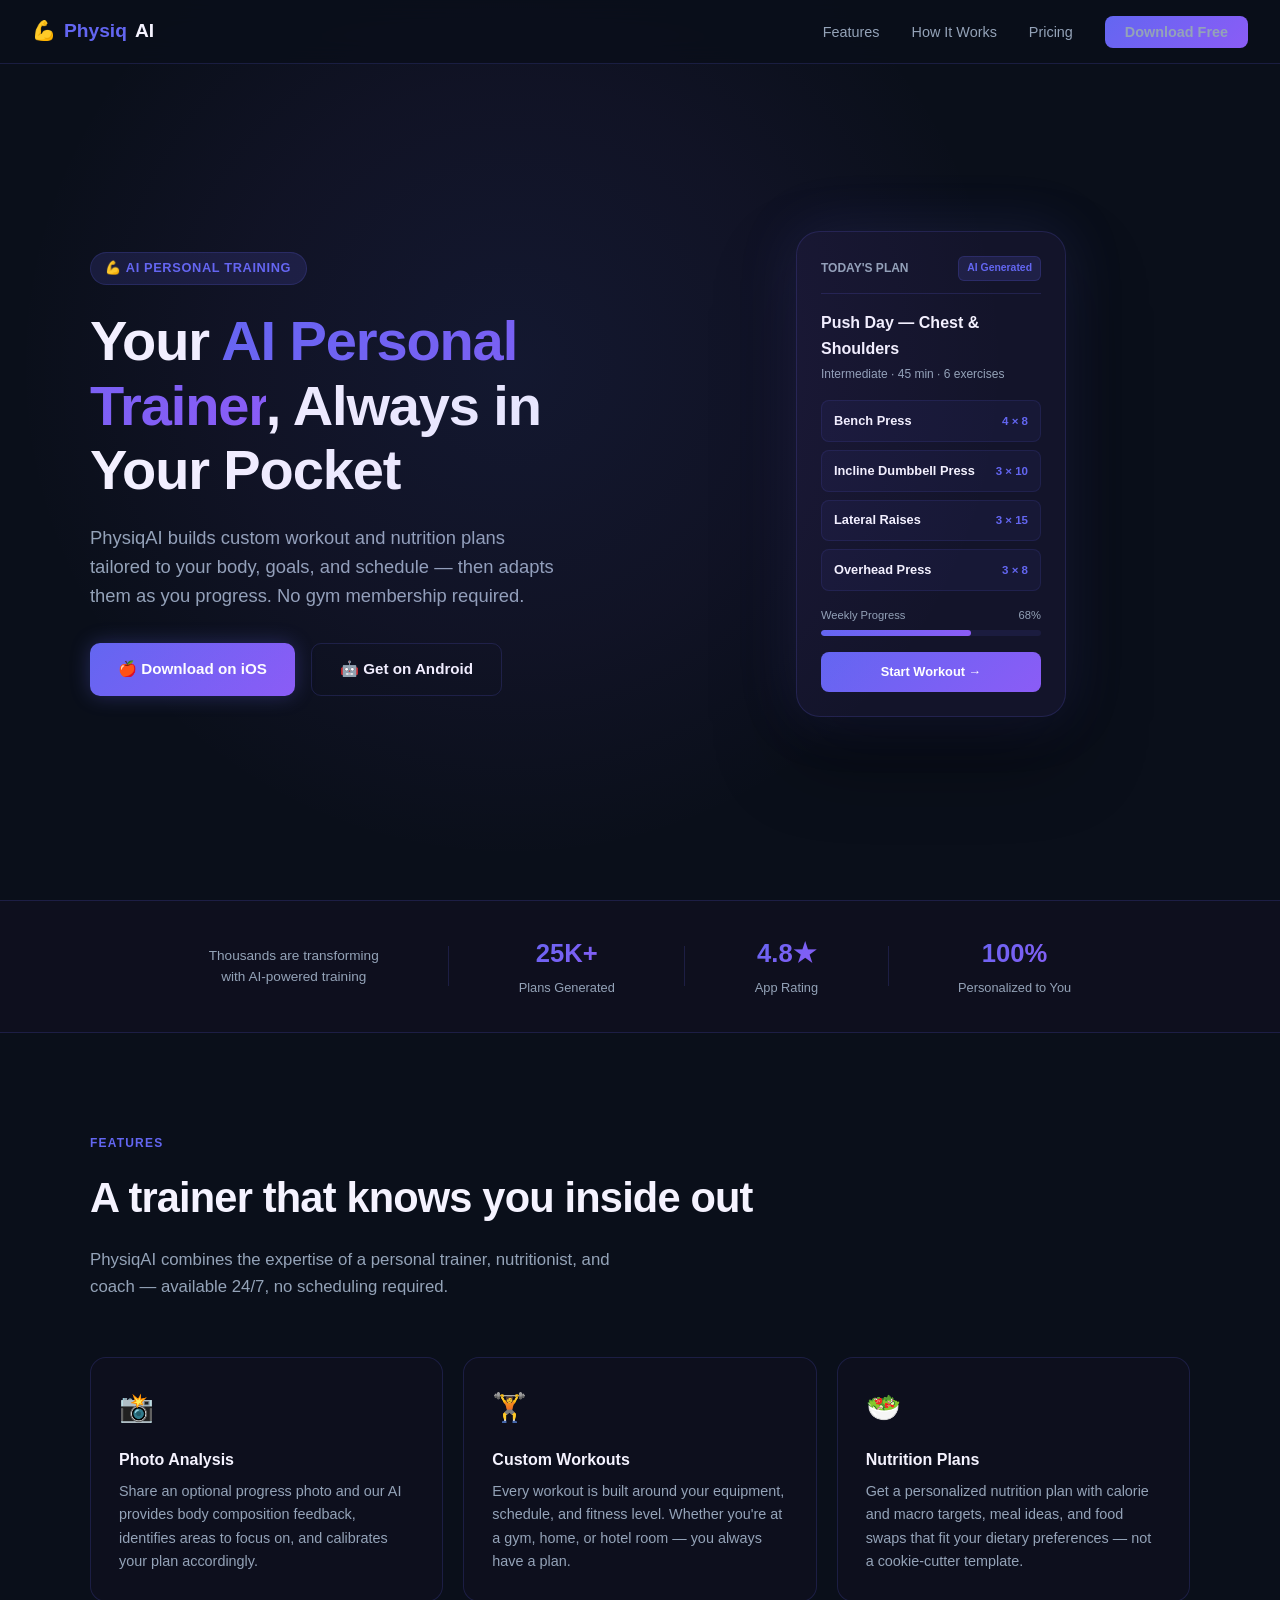
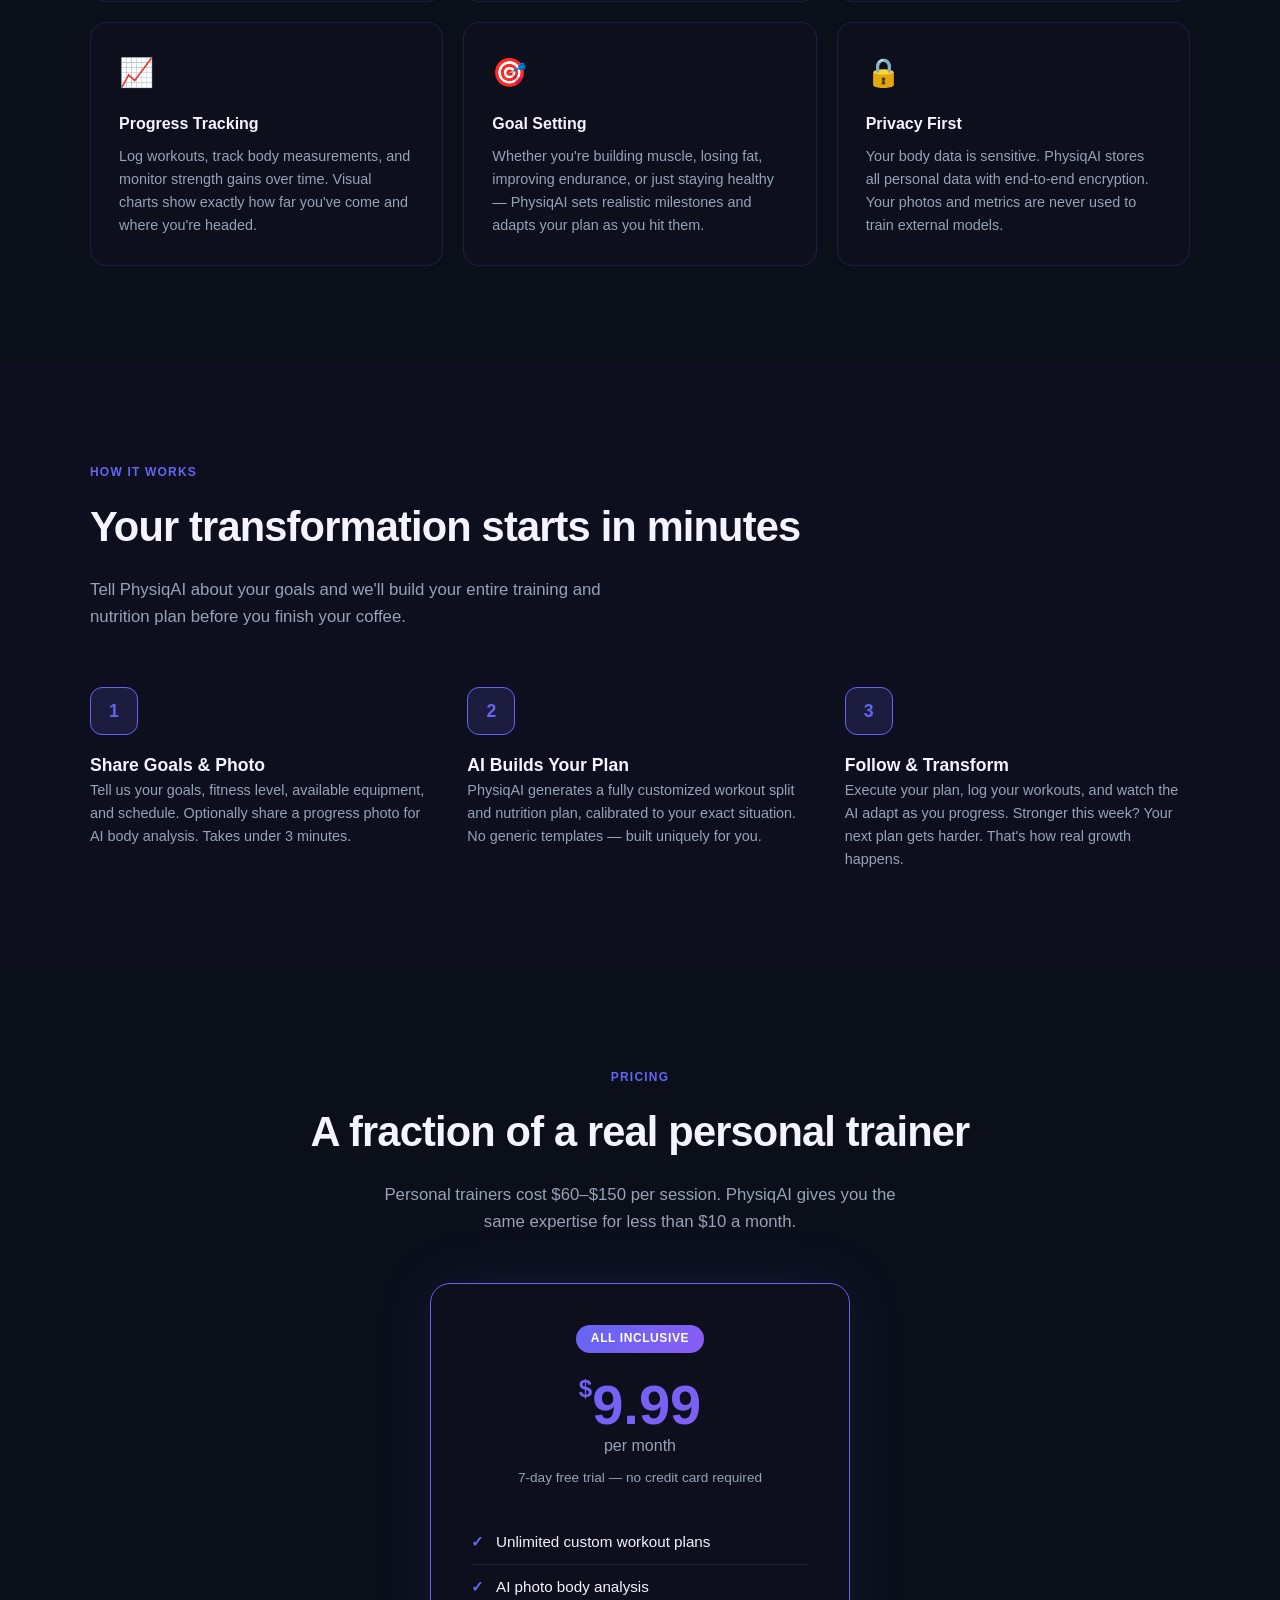
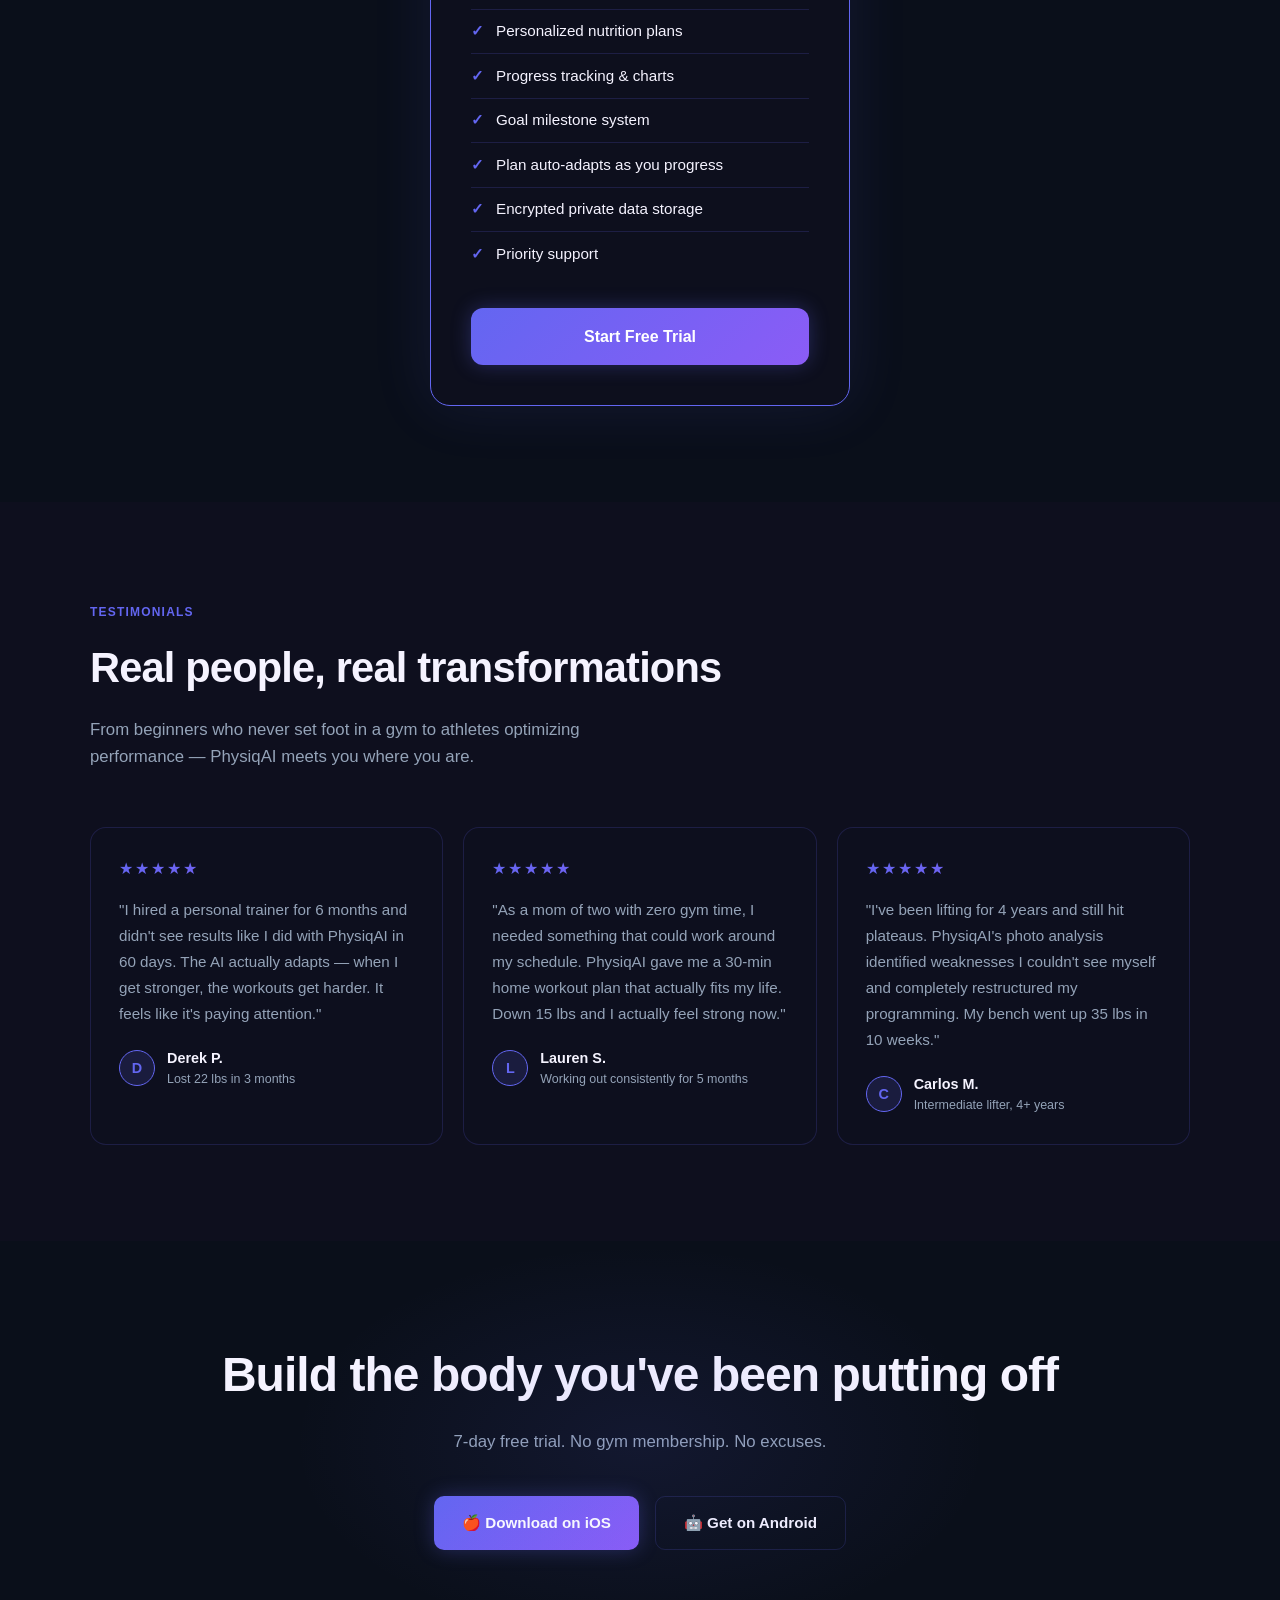
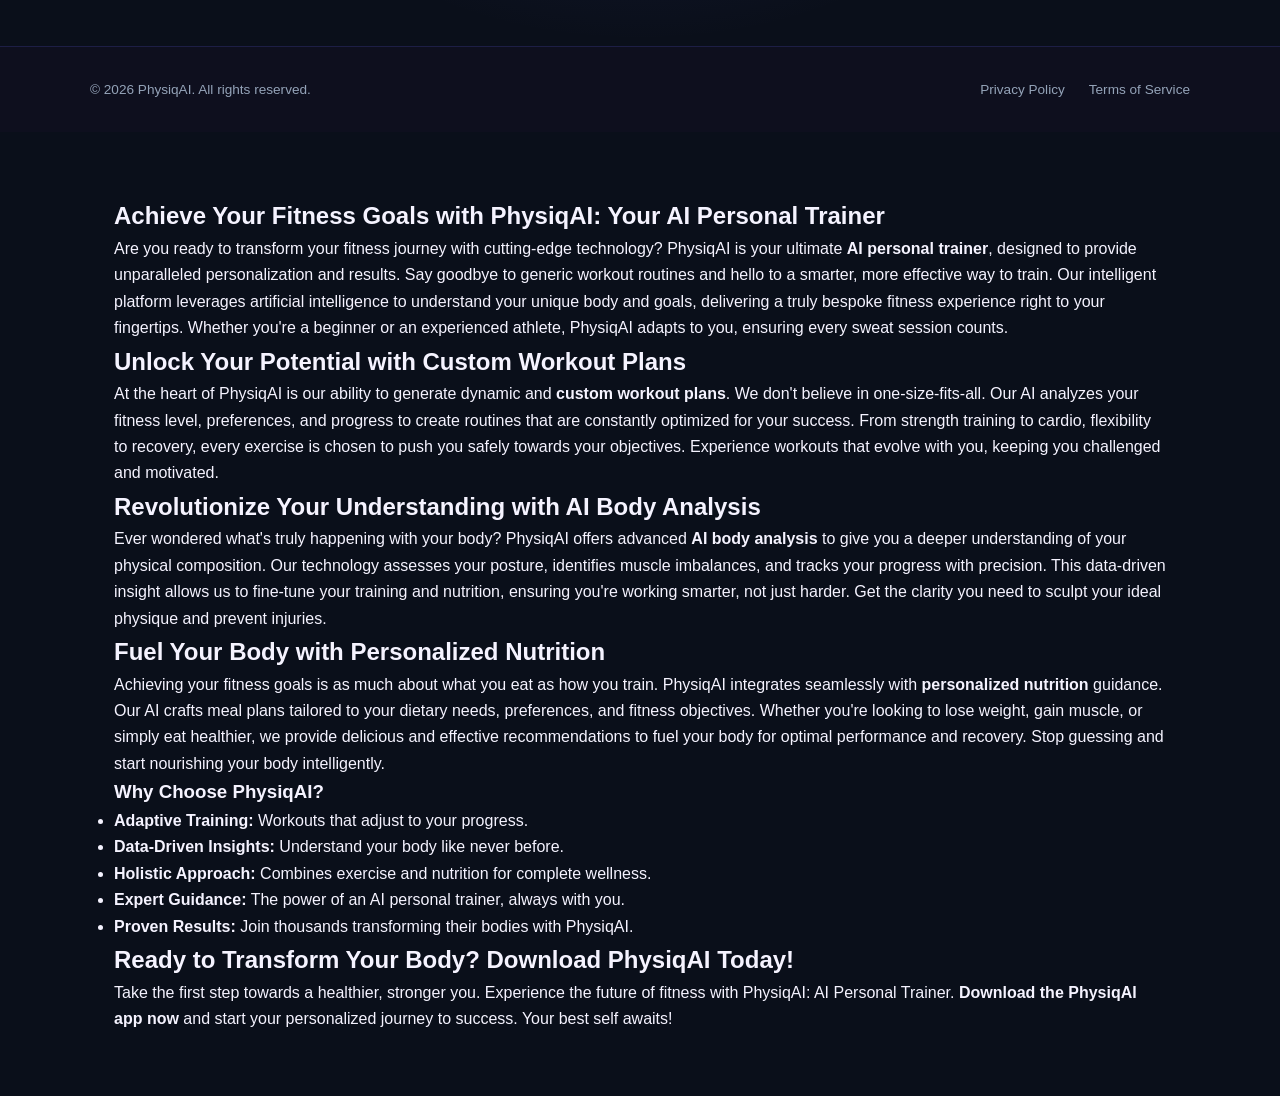
==== index.html @ 5daee2c5 "feat(seo): add comprehensive web search optimization" ====
<!DOCTYPE html>
<html lang="en">
<head>
  <meta charset="UTF-8" />
  <meta name="viewport" content="width=device-width, initial-scale=1.0, maximum-scale=5" />
  <title>PhysiqAI: AI Personal Trainer | Custom Workouts &amp; Nutrition</title>
  <meta name="keywords" content="AI personal trainer app, custom workout plan, AI fitness app, personalized nutrition plan, body analysis app, workout tracker, fitness AI, gym workout app, weight loss app" />
  <meta name="robots" content="index, follow, max-snippet:-1, max-image-preview:large, max-video-preview:-1" />
  <meta name="author" content="PhysiqAI" />
  <!-- Apple App Store Smart Banner -->
  <!-- Open Graph -->
  <meta property="og:site_name" content="PhysiqAI" />
  <!-- Twitter Card -->
  <!-- JSON-LD: MobileApplication + Organization -->
  <style>
    *, *::before, *::after { box-sizing: border-box; margin: 0; padding: 0; }

    :root {
      --bg: #0a0f1a;
      --bg2: #0e0f1e;
      --bg3: #13142a;
      --primary: #6366f1;
      --primary-alt: #8b5cf6;
      --primary-dark: #4f46e5;
      --primary-glow: rgba(99, 102, 241, 0.15);
      --text: #f5f3ff;
      --text-muted: #94a3b8;
      --border: rgba(99, 102, 241, 0.18);
      --card-bg: rgba(14, 15, 30, 0.8);
    }

    html { scroll-behavior: smooth; }

    body {
      background: var(--bg);
      color: var(--text);
      font-family: -apple-system, BlinkMacSystemFont, 'Segoe UI', Roboto, sans-serif;
      line-height: 1.6;
      overflow-x: hidden;
    }

    /* NAV */
    nav {
      position: fixed;
      top: 0; left: 0; right: 0;
      z-index: 100;
      display: flex;
      align-items: center;
      justify-content: space-between;
      padding: 1rem 2rem;
      background: rgba(10, 15, 26, 0.85);
      backdrop-filter: blur(12px);
      border-bottom: 1px solid var(--border);
    }
    .nav-logo {
      font-size: 1.2rem;
      font-weight: 700;
      color: var(--text);
      text-decoration: none;
      display: flex;
      align-items: center;
      gap: 0.5rem;
    }
    .nav-logo span { color: var(--primary); }
    .nav-links {
      display: flex;
      align-items: center;
      gap: 2rem;
      list-style: none;
    }
    .nav-links a {
      color: var(--text-muted);
      text-decoration: none;
      font-size: 0.9rem;
      transition: color 0.2s;
    }
    .nav-links a:hover { color: var(--text); }
    .btn-nav {
      background: linear-gradient(135deg, var(--primary), var(--primary-alt));
      color: #fff;
      font-weight: 600;
      font-size: 0.85rem;
      padding: 0.5rem 1.25rem;
      border-radius: 8px;
      text-decoration: none;
      transition: opacity 0.2s, transform 0.15s;
    }
    .btn-nav:hover { opacity: 0.9; transform: translateY(-1px); }
    @media (max-width: 768px) { .nav-links { display: none; } }

    /* HERO */
    .hero {
      min-height: 100vh;
      display: flex;
      align-items: center;
      justify-content: center;
      padding: 8rem 2rem 5rem;
      position: relative;
      overflow: hidden;
    }
    .hero::before {
      content: '';
      position: absolute;
      top: -15%;
      left: 40%;
      transform: translateX(-50%);
      width: 1000px;
      height: 1000px;
      background: radial-gradient(circle, rgba(99,102,241,0.1) 0%, rgba(139,92,246,0.05) 40%, transparent 70%);
      pointer-events: none;
    }
    .hero-inner {
      max-width: 1100px;
      width: 100%;
      display: grid;
      grid-template-columns: 1fr 1fr;
      gap: 4rem;
      align-items: center;
    }
    @media (max-width: 900px) {
      .hero-inner { grid-template-columns: 1fr; text-align: center; }
      .hero-ctas { justify-content: center; }
    }
    .hero-badge {
      display: inline-flex;
      align-items: center;
      gap: 0.4rem;
      background: var(--primary-glow);
      border: 1px solid var(--border);
      color: var(--primary);
      font-size: 0.8rem;
      font-weight: 600;
      padding: 0.35rem 0.9rem;
      border-radius: 100px;
      margin-bottom: 1.5rem;
      text-transform: uppercase;
      letter-spacing: 0.05em;
    }
    .hero h1 {
      font-size: clamp(2.2rem, 5vw, 3.5rem);
      font-weight: 800;
      line-height: 1.15;
      letter-spacing: -0.02em;
      margin-bottom: 1.25rem;
    }
    .hero h1 em {
      font-style: normal;
      background: linear-gradient(135deg, var(--primary), var(--primary-alt));
      -webkit-background-clip: text;
      -webkit-text-fill-color: transparent;
      background-clip: text;
    }
    .hero p {
      font-size: 1.15rem;
      color: var(--text-muted);
      max-width: 480px;
      margin-bottom: 2rem;
    }
    .hero-ctas {
      display: flex;
      gap: 1rem;
      flex-wrap: wrap;
    }
    .btn-primary {
      display: inline-flex;
      align-items: center;
      gap: 0.5rem;
      background: linear-gradient(135deg, var(--primary), var(--primary-alt));
      color: #fff;
      font-weight: 700;
      font-size: 0.95rem;
      padding: 0.85rem 1.75rem;
      border-radius: 10px;
      text-decoration: none;
      transition: all 0.2s;
      box-shadow: 0 0 20px rgba(99,102,241,0.3);
    }
    .btn-primary:hover {
      opacity: 0.9;
      transform: translateY(-2px);
      box-shadow: 0 0 35px rgba(99,102,241,0.45);
    }
    .btn-secondary {
      display: inline-flex;
      align-items: center;
      gap: 0.5rem;
      background: transparent;
      color: var(--text);
      font-weight: 600;
      font-size: 0.95rem;
      padding: 0.85rem 1.75rem;
      border-radius: 10px;
      text-decoration: none;
      border: 1px solid var(--border);
      transition: all 0.2s;
    }
    .btn-secondary:hover {
      border-color: var(--primary);
      color: var(--primary);
      transform: translateY(-2px);
    }

    /* MOCKUP */
    .hero-mockup { display: flex; justify-content: center; }
    .phone-mockup {
      background: var(--bg3);
      border: 1px solid var(--border);
      border-radius: 24px;
      padding: 1.5rem;
      width: 270px;
      box-shadow: 0 0 60px rgba(99,102,241,0.15), 0 40px 80px rgba(0,0,0,0.4);
    }
    .workout-header {
      display: flex;
      justify-content: space-between;
      align-items: center;
      margin-bottom: 1rem;
      padding-bottom: 0.75rem;
      border-bottom: 1px solid var(--border);
    }
    .workout-title { font-size: 0.75rem; font-weight: 700; color: var(--text-muted); text-transform: uppercase; }
    .workout-badge {
      font-size: 0.65rem;
      background: var(--primary-glow);
      border: 1px solid var(--border);
      color: var(--primary);
      padding: 0.2rem 0.5rem;
      border-radius: 6px;
      font-weight: 700;
    }
    .workout-plan-name {
      font-size: 1rem;
      font-weight: 700;
      margin-bottom: 0.25rem;
    }
    .workout-plan-sub {
      font-size: 0.75rem;
      color: var(--text-muted);
      margin-bottom: 1rem;
    }
    .workout-exercises { display: flex; flex-direction: column; gap: 0.5rem; margin-bottom: 1rem; }
    .workout-ex {
      display: flex;
      justify-content: space-between;
      align-items: center;
      background: rgba(99,102,241,0.06);
      border: 1px solid rgba(99,102,241,0.12);
      border-radius: 8px;
      padding: 0.6rem 0.75rem;
    }
    .workout-ex-name { font-size: 0.8rem; font-weight: 600; }
    .workout-ex-sets { font-size: 0.72rem; color: var(--primary); font-weight: 700; }
    .workout-progress-label {
      display: flex;
      justify-content: space-between;
      font-size: 0.7rem;
      color: var(--text-muted);
      margin-bottom: 0.35rem;
    }
    .workout-progress-track {
      background: rgba(99,102,241,0.1);
      border-radius: 100px;
      height: 6px;
      overflow: hidden;
      margin-bottom: 1rem;
    }
    .workout-progress-fill {
      height: 100%;
      background: linear-gradient(90deg, var(--primary), var(--primary-alt));
      border-radius: 100px;
      width: 68%;
    }
    .workout-cta {
      background: linear-gradient(135deg, var(--primary), var(--primary-alt));
      color: #fff;
      font-size: 0.8rem;
      font-weight: 700;
      padding: 0.6rem;
      border-radius: 8px;
      text-align: center;
    }

    /* SOCIAL PROOF */
    .social-proof {
      background: var(--bg2);
      border-top: 1px solid var(--border);
      border-bottom: 1px solid var(--border);
      padding: 2rem;
    }
    .social-proof-inner {
      max-width: 900px;
      margin: 0 auto;
      display: flex;
      align-items: center;
      justify-content: space-around;
      gap: 2rem;
      flex-wrap: wrap;
    }
    .proof-label { font-size: 0.85rem; color: var(--text-muted); text-align: center; }
    .proof-divider { width: 1px; height: 40px; background: var(--border); }
    .proof-stat { text-align: center; }
    .proof-stat-val {
      font-size: 1.6rem;
      font-weight: 800;
      background: linear-gradient(135deg, var(--primary), var(--primary-alt));
      -webkit-background-clip: text;
      -webkit-text-fill-color: transparent;
      background-clip: text;
      display: block;
    }
    .proof-stat-label { font-size: 0.8rem; color: var(--text-muted); }
    @media (max-width: 600px) { .proof-divider { display: none; } }

    /* SECTIONS */
    section { padding: 6rem 2rem; }
    .section-inner { max-width: 1100px; margin: 0 auto; }
    .section-tag {
      display: inline-block;
      font-size: 0.75rem;
      font-weight: 700;
      color: var(--primary);
      text-transform: uppercase;
      letter-spacing: 0.1em;
      margin-bottom: 0.75rem;
    }
    .section-title {
      font-size: clamp(1.8rem, 3.5vw, 2.6rem);
      font-weight: 800;
      letter-spacing: -0.02em;
      margin-bottom: 1rem;
    }
    .section-sub {
      font-size: 1.05rem;
      color: var(--text-muted);
      max-width: 540px;
      margin-bottom: 3.5rem;
    }

    /* FEATURES */
    .features-grid {
      display: grid;
      grid-template-columns: repeat(auto-fit, minmax(300px, 1fr));
      gap: 1.25rem;
    }
    .feature-card {
      background: var(--card-bg);
      border: 1px solid var(--border);
      border-radius: 16px;
      padding: 1.75rem;
      transition: transform 0.2s, border-color 0.2s, box-shadow 0.2s;
    }
    .feature-card:hover {
      transform: translateY(-4px);
      border-color: var(--primary);
      box-shadow: 0 0 30px rgba(99,102,241,0.12);
    }
    .feature-icon { font-size: 1.75rem; margin-bottom: 1rem; display: block; }
    .feature-title { font-size: 1rem; font-weight: 700; margin-bottom: 0.5rem; }
    .feature-desc { font-size: 0.9rem; color: var(--text-muted); line-height: 1.6; }

    /* HOW IT WORKS */
    .how-bg { background: var(--bg2); }
    .steps {
      display: grid;
      grid-template-columns: repeat(auto-fit, minmax(250px, 1fr));
      gap: 2rem;
    }
    .step { display: flex; flex-direction: column; align-items: flex-start; gap: 1rem; }
    .step-num {
      width: 48px; height: 48px;
      border-radius: 12px;
      background: var(--primary-glow);
      border: 1px solid var(--primary);
      display: flex;
      align-items: center;
      justify-content: center;
      font-size: 1.1rem;
      font-weight: 800;
      color: var(--primary);
    }
    .step-title { font-size: 1.1rem; font-weight: 700; }
    .step-desc { font-size: 0.9rem; color: var(--text-muted); }

    /* PRICING */
    .pricing-card {
      max-width: 420px;
      margin: 0 auto;
      background: var(--card-bg);
      border: 1px solid var(--primary);
      border-radius: 20px;
      padding: 2.5rem;
      text-align: center;
      box-shadow: 0 0 60px rgba(99,102,241,0.12);
    }
    .pricing-badge {
      display: inline-block;
      background: linear-gradient(135deg, var(--primary), var(--primary-alt));
      color: #fff;
      font-size: 0.75rem;
      font-weight: 700;
      text-transform: uppercase;
      letter-spacing: 0.05em;
      padding: 0.3rem 0.9rem;
      border-radius: 100px;
      margin-bottom: 1.5rem;
    }
    .pricing-price {
      font-size: 3.5rem;
      font-weight: 800;
      background: linear-gradient(135deg, var(--primary), var(--primary-alt));
      -webkit-background-clip: text;
      -webkit-text-fill-color: transparent;
      background-clip: text;
      line-height: 1;
    }
    .pricing-price sup { font-size: 1.5rem; vertical-align: top; margin-top: 0.5rem; }
    .pricing-period { font-size: 1rem; color: var(--text-muted); margin-bottom: 0.5rem; }
    .pricing-trial { font-size: 0.85rem; color: var(--text-muted); margin-bottom: 2rem; }
    .pricing-features { list-style: none; text-align: left; margin-bottom: 2rem; }
    .pricing-features li {
      display: flex;
      align-items: center;
      gap: 0.75rem;
      padding: 0.6rem 0;
      font-size: 0.95rem;
      border-bottom: 1px solid var(--border);
    }
    .pricing-features li:last-child { border-bottom: none; }
    .pricing-features li::before { content: '✓'; color: var(--primary); font-weight: 700; }
    .btn-pricing {
      display: block;
      background: linear-gradient(135deg, var(--primary), var(--primary-alt));
      color: #fff;
      font-weight: 700;
      font-size: 1rem;
      padding: 1rem;
      border-radius: 12px;
      text-decoration: none;
      transition: all 0.2s;
      box-shadow: 0 0 20px rgba(99,102,241,0.3);
    }
    .btn-pricing:hover { opacity: 0.9; transform: translateY(-2px); }

    /* TESTIMONIALS */
    .testimonials-bg { background: var(--bg2); }
    .testimonials-grid {
      display: grid;
      grid-template-columns: repeat(auto-fit, minmax(280px, 1fr));
      gap: 1.25rem;
    }
    .testimonial-card {
      background: var(--card-bg);
      border: 1px solid var(--border);
      border-radius: 16px;
      padding: 1.75rem;
      transition: transform 0.2s, border-color 0.2s;
    }
    .testimonial-card:hover { transform: translateY(-4px); border-color: var(--primary); }
    .testimonial-stars {
      font-size: 1rem;
      margin-bottom: 1rem;
      letter-spacing: 2px;
      background: linear-gradient(135deg, var(--primary), var(--primary-alt));
      -webkit-background-clip: text;
      -webkit-text-fill-color: transparent;
      background-clip: text;
    }
    .testimonial-text { font-size: 0.95rem; color: var(--text-muted); line-height: 1.7; margin-bottom: 1.25rem; }
    .testimonial-author { display: flex; align-items: center; gap: 0.75rem; }
    .author-avatar {
      width: 36px; height: 36px;
      border-radius: 50%;
      background: var(--primary-glow);
      border: 1px solid var(--primary);
      display: flex;
      align-items: center;
      justify-content: center;
      font-size: 0.9rem;
      font-weight: 700;
      color: var(--primary);
    }
    .author-name { font-size: 0.9rem; font-weight: 700; }
    .author-handle { font-size: 0.78rem; color: var(--text-muted); }

    /* DOWNLOAD CTA */
    .download-section {
      text-align: center;
      padding: 6rem 2rem;
      position: relative;
      overflow: hidden;
    }
    .download-section::before {
      content: '';
      position: absolute;
      top: 50%; left: 50%;
      transform: translate(-50%, -50%);
      width: 700px;
      height: 400px;
      background: radial-gradient(ellipse, rgba(99,102,241,0.1) 0%, transparent 70%);
      pointer-events: none;
    }
    .download-section h2 {
      font-size: clamp(2rem, 4vw, 3rem);
      font-weight: 800;
      margin-bottom: 1rem;
      letter-spacing: -0.02em;
    }
    .download-section p { font-size: 1.05rem; color: var(--text-muted); margin-bottom: 2.5rem; }
    .download-btns { display: flex; gap: 1rem; justify-content: center; flex-wrap: wrap; }

    /* FOOTER */
    footer {
      background: var(--bg2);
      border-top: 1px solid var(--border);
      padding: 2rem;
    }
    .footer-inner {
      max-width: 1100px;
      margin: 0 auto;
      display: flex;
      align-items: center;
      justify-content: space-between;
      flex-wrap: wrap;
      gap: 1rem;
    }
    .footer-copy { font-size: 0.85rem; color: var(--text-muted); }
    .footer-links { display: flex; gap: 1.5rem; }
    .footer-links a { font-size: 0.85rem; color: var(--text-muted); text-decoration: none; transition: color 0.2s; }
    .footer-links a:hover { color: var(--primary); }
  </style>
  <!-- SEO:MANUS START -->
  <meta name="description" content="PhysiqAI: Your AI personal trainer for custom workout plans, AI body analysis, and personalized nutrition. Achieve your fitness goals smarter.">
  <link rel="canonical" href="https://physiqai.io/">
  <meta property="og:title" content="PhysiqAI: AI Personal Trainer | Custom Workouts &amp; Nutrition">
  <meta property="og:description" content="PhysiqAI: Your AI personal trainer for custom workout plans, AI body analysis, and personalized nutrition. Achieve your fitness goals smarter.">
  <meta property="og:image" content="https://physiqai.io/og-image.png">
  <meta property="og:url" content="https://physiqai.io/">
  <meta property="og:type" content="website">
  <meta name="twitter:card" content="summary_large_image">
  <meta name="twitter:title" content="PhysiqAI: AI Personal Trainer | Custom Workouts &amp; Nutrition">
  <meta name="twitter:description" content="PhysiqAI: Your AI personal trainer for custom workout plans, AI body analysis, and personalized nutrition. Achieve your fitness goals smarter.">
  <meta name="twitter:image" content="https://physiqai.io/og-image.png">
  <meta name="apple-itunes-app" content="app-id=6777447224">
  <link rel="preconnect" href="https://fonts.googleapis.com">
  <link rel="preconnect" href="https://fonts.gstatic.com" crossorigin>
  <link rel="preconnect" href="https://cdnjs.cloudflare.com" crossorigin>
  <script type="application/ld+json">
{
  "@context": "https://schema.org",
  "@type": "MobileApplication",
  "name": "PhysiqAI: AI Personal Trainer",
  "description": "PhysiqAI provides custom workout plans, AI body analysis, and personalized nutrition guidance.",
  "operatingSystem": "iOS",
  "applicationCategory": "HealthApplication",
  "url": "https://physiqai.io/",
  "downloadUrl": "https://apps.apple.com/us/app/id6777447224"
}
  </script>
  <!-- SEO:MANUS END -->
</head>
<body>

<!-- NAV -->
<nav>
  <a href="#" class="nav-logo">💪 <span>Physiq</span>AI</a>
  <ul class="nav-links">
    <li><a href="#features">Features</a></li>
    <li><a href="#how">How It Works</a></li>
    <li><a href="#pricing">Pricing</a></li>
    <li><a href="https://apps.apple.com/us/app/id6777447224" class="btn-nav">Download Free</a></li>
  </ul>
</nav>

<!-- HERO -->
<section class="hero">
  <div class="hero-inner">
    <div class="hero-copy">
      <div class="hero-badge">💪 AI Personal Training</div>
      <h1>Your <em>AI Personal Trainer</em>, Always in Your Pocket</h1>
      <p>PhysiqAI builds custom workout and nutrition plans tailored to your body, goals, and schedule — then adapts them as you progress. No gym membership required.</p>
      <div class="hero-ctas">
        <a href="https://apps.apple.com/us/app/id6777447224" class="btn-primary">🍎 Download on iOS</a>
        <a href="https://play.google.com/store/apps/details?id=io.physiqai.app&utm_source=na_Med" class="btn-secondary">🤖 Get on Android</a>
      </div>
    </div>
    <div class="hero-mockup">
      <div class="phone-mockup">
        <div class="workout-header">
          <span class="workout-title">Today's Plan</span>
          <span class="workout-badge">AI Generated</span>
        </div>
        <div class="workout-plan-name">Push Day — Chest & Shoulders</div>
        <div class="workout-plan-sub">Intermediate · 45 min · 6 exercises</div>
        <div class="workout-exercises">
          <div class="workout-ex">
            <span class="workout-ex-name">Bench Press</span>
            <span class="workout-ex-sets">4 × 8</span>
          </div>
          <div class="workout-ex">
            <span class="workout-ex-name">Incline Dumbbell Press</span>
            <span class="workout-ex-sets">3 × 10</span>
          </div>
          <div class="workout-ex">
            <span class="workout-ex-name">Lateral Raises</span>
            <span class="workout-ex-sets">3 × 15</span>
          </div>
          <div class="workout-ex">
            <span class="workout-ex-name">Overhead Press</span>
            <span class="workout-ex-sets">3 × 8</span>
          </div>
        </div>
        <div class="workout-progress-label">
          <span>Weekly Progress</span><span>68%</span>
        </div>
        <div class="workout-progress-track">
          <div class="workout-progress-fill"></div>
        </div>
        <div class="workout-cta">Start Workout →</div>
      </div>
    </div>
  </div>
</section>

<!-- SOCIAL PROOF -->
<div class="social-proof">
  <div class="social-proof-inner">
    <div class="proof-label">Thousands are transforming<br>with AI-powered training</div>
    <div class="proof-divider"></div>
    <div class="proof-stat">
      <span class="proof-stat-val">25K+</span>
      <span class="proof-stat-label">Plans Generated</span>
    </div>
    <div class="proof-divider"></div>
    <div class="proof-stat">
      <span class="proof-stat-val">4.8★</span>
      <span class="proof-stat-label">App Rating</span>
    </div>
    <div class="proof-divider"></div>
    <div class="proof-stat">
      <span class="proof-stat-val">100%</span>
      <span class="proof-stat-label">Personalized to You</span>
    </div>
  </div>
</div>

<!-- FEATURES -->
<section id="features">
  <div class="section-inner">
    <div class="section-tag">Features</div>
    <h2 class="section-title">A trainer that knows you inside out</h2>
    <p class="section-sub">PhysiqAI combines the expertise of a personal trainer, nutritionist, and coach — available 24/7, no scheduling required.</p>
    <div class="features-grid">
      <div class="feature-card">
        <span class="feature-icon">📸</span>
        <div class="feature-title">Photo Analysis</div>
        <div class="feature-desc">Share an optional progress photo and our AI provides body composition feedback, identifies areas to focus on, and calibrates your plan accordingly.</div>
      </div>
      <div class="feature-card">
        <span class="feature-icon">🏋️</span>
        <div class="feature-title">Custom Workouts</div>
        <div class="feature-desc">Every workout is built around your equipment, schedule, and fitness level. Whether you're at a gym, home, or hotel room — you always have a plan.</div>
      </div>
      <div class="feature-card">
        <span class="feature-icon">🥗</span>
        <div class="feature-title">Nutrition Plans</div>
        <div class="feature-desc">Get a personalized nutrition plan with calorie and macro targets, meal ideas, and food swaps that fit your dietary preferences — not a cookie-cutter template.</div>
      </div>
      <div class="feature-card">
        <span class="feature-icon">📈</span>
        <div class="feature-title">Progress Tracking</div>
        <div class="feature-desc">Log workouts, track body measurements, and monitor strength gains over time. Visual charts show exactly how far you've come and where you're headed.</div>
      </div>
      <div class="feature-card">
        <span class="feature-icon">🎯</span>
        <div class="feature-title">Goal Setting</div>
        <div class="feature-desc">Whether you're building muscle, losing fat, improving endurance, or just staying healthy — PhysiqAI sets realistic milestones and adapts your plan as you hit them.</div>
      </div>
      <div class="feature-card">
        <span class="feature-icon">🔒</span>
        <div class="feature-title">Privacy First</div>
        <div class="feature-desc">Your body data is sensitive. PhysiqAI stores all personal data with end-to-end encryption. Your photos and metrics are never used to train external models.</div>
      </div>
    </div>
  </div>
</section>

<!-- HOW IT WORKS -->
<section id="how" class="how-bg">
  <div class="section-inner">
    <div class="section-tag">How It Works</div>
    <h2 class="section-title">Your transformation starts in minutes</h2>
    <p class="section-sub">Tell PhysiqAI about your goals and we'll build your entire training and nutrition plan before you finish your coffee.</p>
    <div class="steps">
      <div class="step">
        <div class="step-num">1</div>
        <div>
          <div class="step-title">Share Goals & Photo</div>
          <div class="step-desc">Tell us your goals, fitness level, available equipment, and schedule. Optionally share a progress photo for AI body analysis. Takes under 3 minutes.</div>
        </div>
      </div>
      <div class="step">
        <div class="step-num">2</div>
        <div>
          <div class="step-title">AI Builds Your Plan</div>
          <div class="step-desc">PhysiqAI generates a fully customized workout split and nutrition plan, calibrated to your exact situation. No generic templates — built uniquely for you.</div>
        </div>
      </div>
      <div class="step">
        <div class="step-num">3</div>
        <div>
          <div class="step-title">Follow & Transform</div>
          <div class="step-desc">Execute your plan, log your workouts, and watch the AI adapt as you progress. Stronger this week? Your next plan gets harder. That's how real growth happens.</div>
        </div>
      </div>
    </div>
  </div>
</section>

<!-- PRICING -->
<section id="pricing">
  <div class="section-inner">
    <div style="text-align: center; margin-bottom: 3rem;">
      <div class="section-tag">Pricing</div>
      <h2 class="section-title">A fraction of a real personal trainer</h2>
      <p class="section-sub" style="margin: 0 auto;">Personal trainers cost $60–$150 per session. PhysiqAI gives you the same expertise for less than $10 a month.</p>
    </div>
    <div class="pricing-card">
      <span class="pricing-badge">All Inclusive</span>
      <div class="pricing-price"><sup>$</sup>9.99</div>
      <div class="pricing-period">per month</div>
      <div class="pricing-trial">7-day free trial — no credit card required</div>
      <ul class="pricing-features">
        <li>Unlimited custom workout plans</li>
        <li>AI photo body analysis</li>
        <li>Personalized nutrition plans</li>
        <li>Progress tracking & charts</li>
        <li>Goal milestone system</li>
        <li>Plan auto-adapts as you progress</li>
        <li>Encrypted private data storage</li>
        <li>Priority support</li>
      </ul>
      <a href="https://apps.apple.com/us/app/id6777447224" class="btn-pricing">Start Free Trial</a>
    </div>
  </div>
</section>

<!-- TESTIMONIALS -->
<section class="testimonials-bg">
  <div class="section-inner">
    <div class="section-tag">Testimonials</div>
    <h2 class="section-title">Real people, real transformations</h2>
    <p class="section-sub">From beginners who never set foot in a gym to athletes optimizing performance — PhysiqAI meets you where you are.</p>
    <div class="testimonials-grid">
      <div class="testimonial-card">
        <div class="testimonial-stars">★★★★★</div>
        <div class="testimonial-text">"I hired a personal trainer for 6 months and didn't see results like I did with PhysiqAI in 60 days. The AI actually adapts — when I get stronger, the workouts get harder. It feels like it's paying attention."</div>
        <div class="testimonial-author">
          <div class="author-avatar">D</div>
          <div>
            <div class="author-name">Derek P.</div>
            <div class="author-handle">Lost 22 lbs in 3 months</div>
          </div>
        </div>
      </div>
      <div class="testimonial-card">
        <div class="testimonial-stars">★★★★★</div>
        <div class="testimonial-text">"As a mom of two with zero gym time, I needed something that could work around my schedule. PhysiqAI gave me a 30-min home workout plan that actually fits my life. Down 15 lbs and I actually feel strong now."</div>
        <div class="testimonial-author">
          <div class="author-avatar">L</div>
          <div>
            <div class="author-name">Lauren S.</div>
            <div class="author-handle">Working out consistently for 5 months</div>
          </div>
        </div>
      </div>
      <div class="testimonial-card">
        <div class="testimonial-stars">★★★★★</div>
        <div class="testimonial-text">"I've been lifting for 4 years and still hit plateaus. PhysiqAI's photo analysis identified weaknesses I couldn't see myself and completely restructured my programming. My bench went up 35 lbs in 10 weeks."</div>
        <div class="testimonial-author">
          <div class="author-avatar">C</div>
          <div>
            <div class="author-name">Carlos M.</div>
            <div class="author-handle">Intermediate lifter, 4+ years</div>
          </div>
        </div>
      </div>
    </div>
  </div>
</section>

<!-- DOWNLOAD CTA -->
<div class="download-section">
  <h2>Build the body you've been putting off</h2>
  <p>7-day free trial. No gym membership. No excuses.</p>
  <div class="download-btns">
    <a href="https://apps.apple.com/us/app/id6777447224" class="btn-primary">🍎 Download on iOS</a>
    <a href="https://play.google.com/store/apps/details?id=io.physiqai.app&utm_source=na_Med" class="btn-secondary">🤖 Get on Android</a>
  </div>
</div>

<!-- FOOTER -->
<footer>
  <div class="footer-inner">
    <div class="footer-copy">© 2026 PhysiqAI. All rights reserved.</div>
    <div class="footer-links">
      <a href="/privacy.html">Privacy Policy</a>
      <a href="/terms.html">Terms of Service</a>
    </div>
  </div>
</footer>
<!-- SEO:COPY START -->
<section id="seo-landing-copy" aria-labelledby="seo-landing-heading" style="max-width:1100px;margin:0 auto;padding:64px 24px;line-height:1.65">
<h1>Achieve Your Fitness Goals with PhysiqAI: Your AI Personal Trainer</h1>
<p>Are you ready to transform your fitness journey with cutting-edge technology? PhysiqAI is your ultimate <strong>AI personal trainer</strong>, designed to provide unparalleled personalization and results. Say goodbye to generic workout routines and hello to a smarter, more effective way to train. Our intelligent platform leverages artificial intelligence to understand your unique body and goals, delivering a truly bespoke fitness experience right to your fingertips. Whether you're a beginner or an experienced athlete, PhysiqAI adapts to you, ensuring every sweat session counts.</p>
<h2>Unlock Your Potential with Custom Workout Plans</h2>
<p>At the heart of PhysiqAI is our ability to generate dynamic and <strong>custom workout plans</strong>. We don't believe in one-size-fits-all. Our AI analyzes your fitness level, preferences, and progress to create routines that are constantly optimized for your success. From strength training to cardio, flexibility to recovery, every exercise is chosen to push you safely towards your objectives. Experience workouts that evolve with you, keeping you challenged and motivated.</p>
<h2>Revolutionize Your Understanding with AI Body Analysis</h2>
<p>Ever wondered what's truly happening with your body? PhysiqAI offers advanced <strong>AI body analysis</strong> to give you a deeper understanding of your physical composition. Our technology assesses your posture, identifies muscle imbalances, and tracks your progress with precision. This data-driven insight allows us to fine-tune your training and nutrition, ensuring you're working smarter, not just harder. Get the clarity you need to sculpt your ideal physique and prevent injuries.</p>
<h2>Fuel Your Body with Personalized Nutrition</h2>
<p>Achieving your fitness goals is as much about what you eat as how you train. PhysiqAI integrates seamlessly with <strong>personalized nutrition</strong> guidance. Our AI crafts meal plans tailored to your dietary needs, preferences, and fitness objectives. Whether you're looking to lose weight, gain muscle, or simply eat healthier, we provide delicious and effective recommendations to fuel your body for optimal performance and recovery. Stop guessing and start nourishing your body intelligently.</p>
<h3>Why Choose PhysiqAI?</h3>
<ul>
<li><strong>Adaptive Training:</strong> Workouts that adjust to your progress.</li>
<li><strong>Data-Driven Insights:</strong> Understand your body like never before.</li>
<li><strong>Holistic Approach:</strong> Combines exercise and nutrition for complete wellness.</li>
<li><strong>Expert Guidance:</strong> The power of an AI personal trainer, always with you.</li>
<li><strong>Proven Results:</strong> Join thousands transforming their bodies with PhysiqAI.</li>
</ul>
<h2>Ready to Transform Your Body? Download PhysiqAI Today!</h2>
<p>Take the first step towards a healthier, stronger you. Experience the future of fitness with PhysiqAI: AI Personal Trainer. <strong>Download the PhysiqAI app now</strong> and start your personalized journey to success. Your best self awaits!</p>
</section>
<!-- SEO:COPY END -->
</body>
</html>
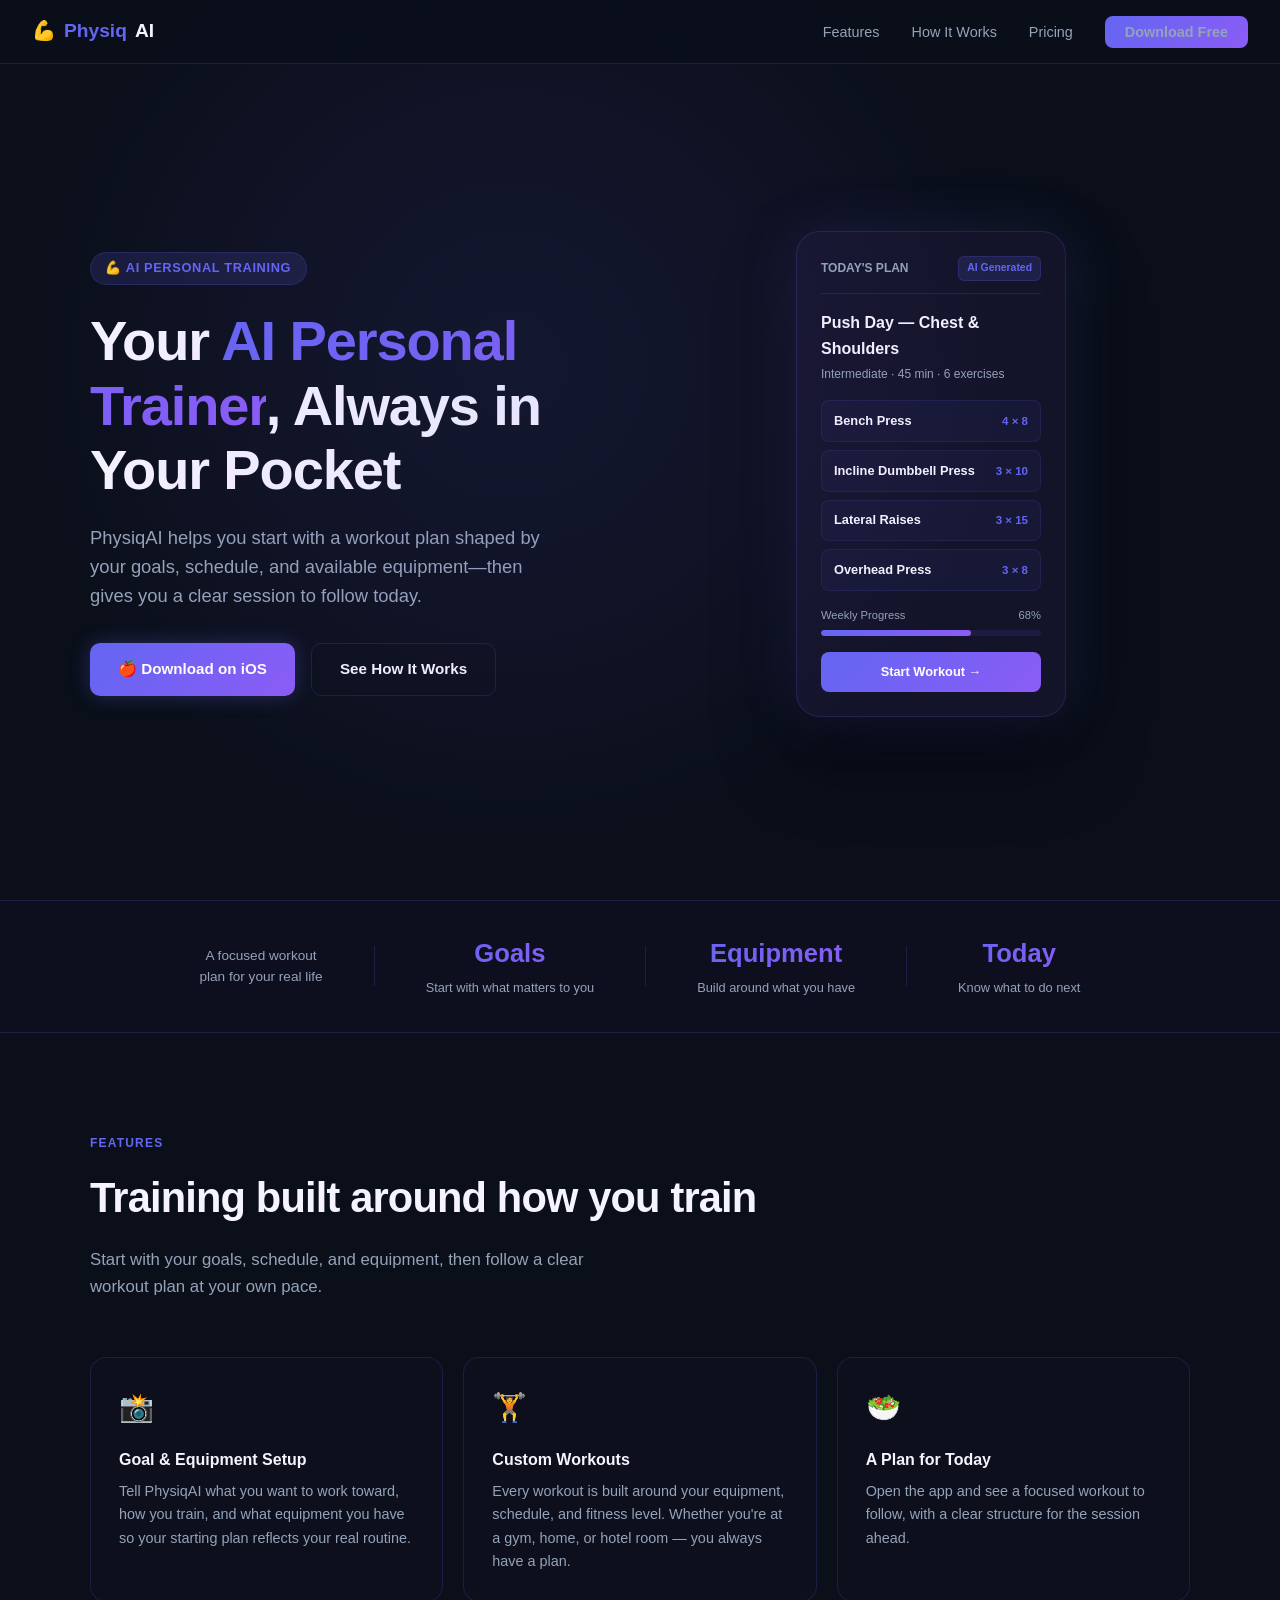
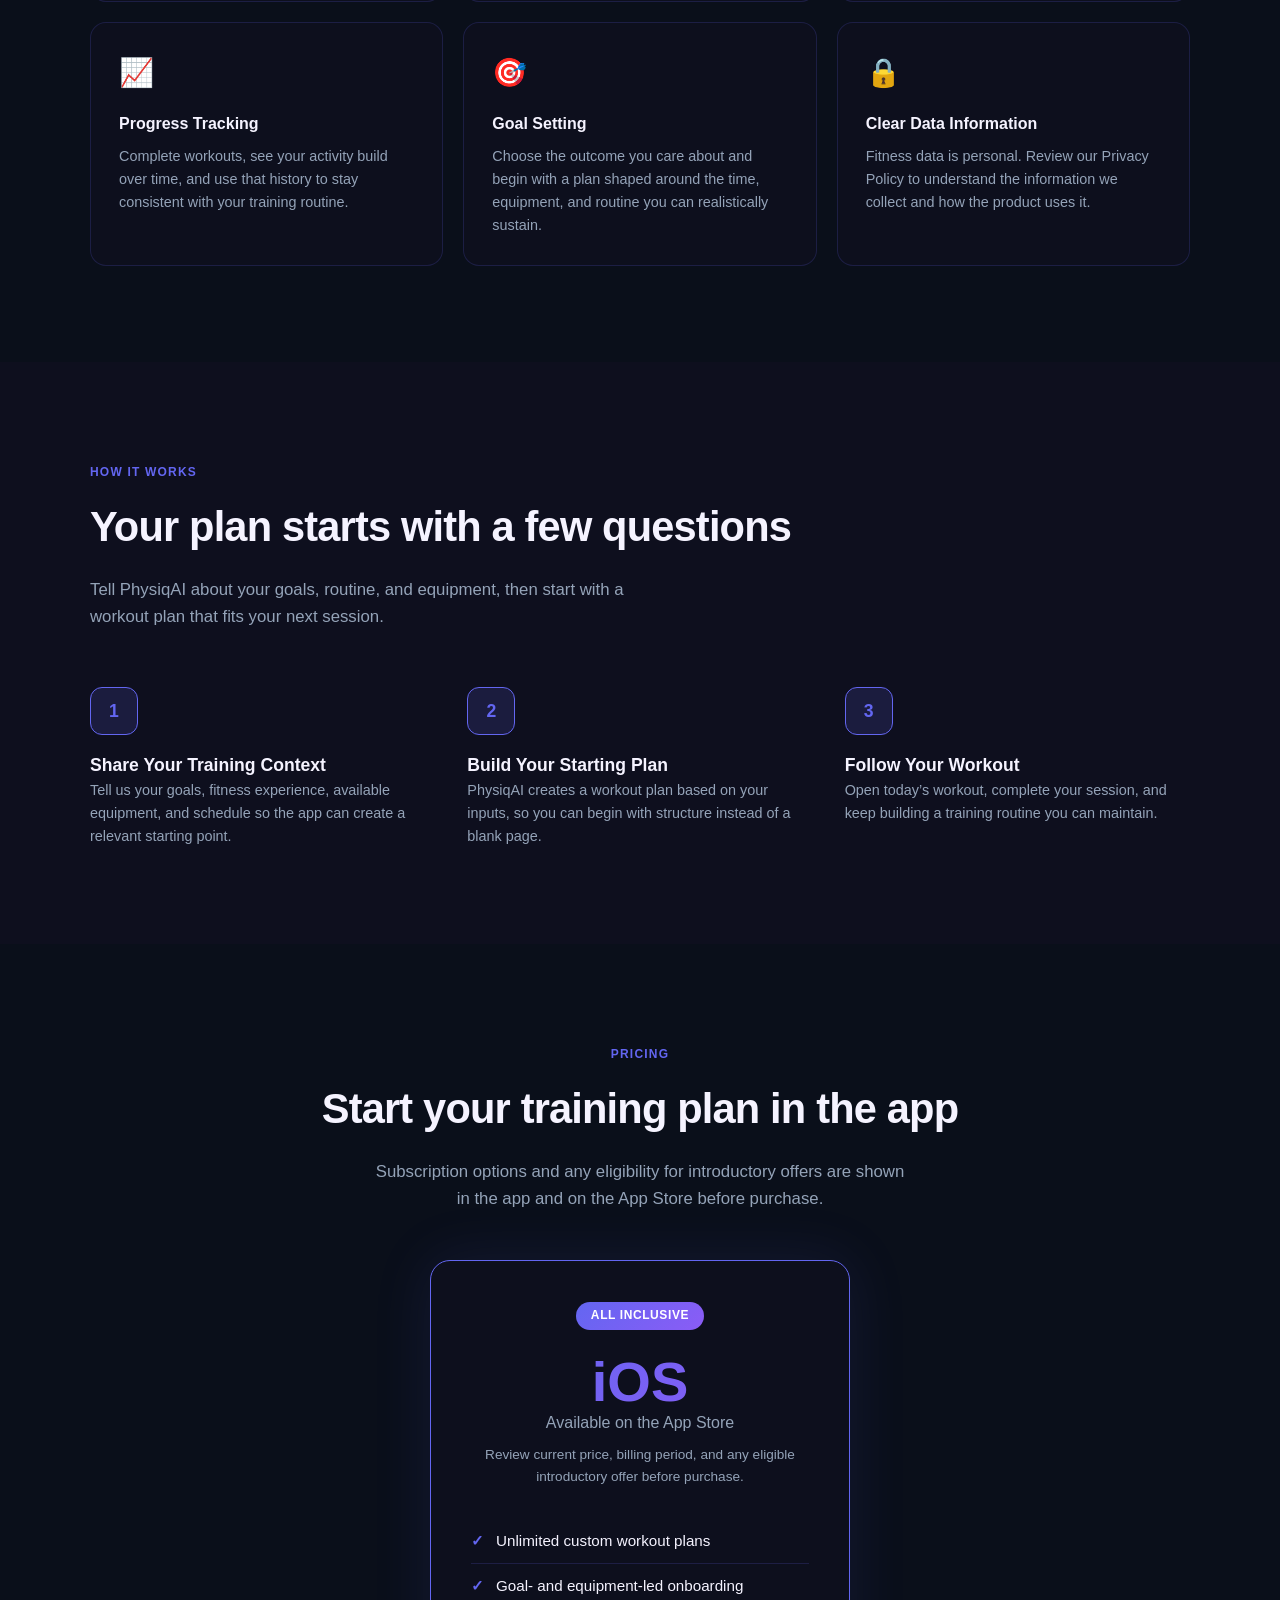
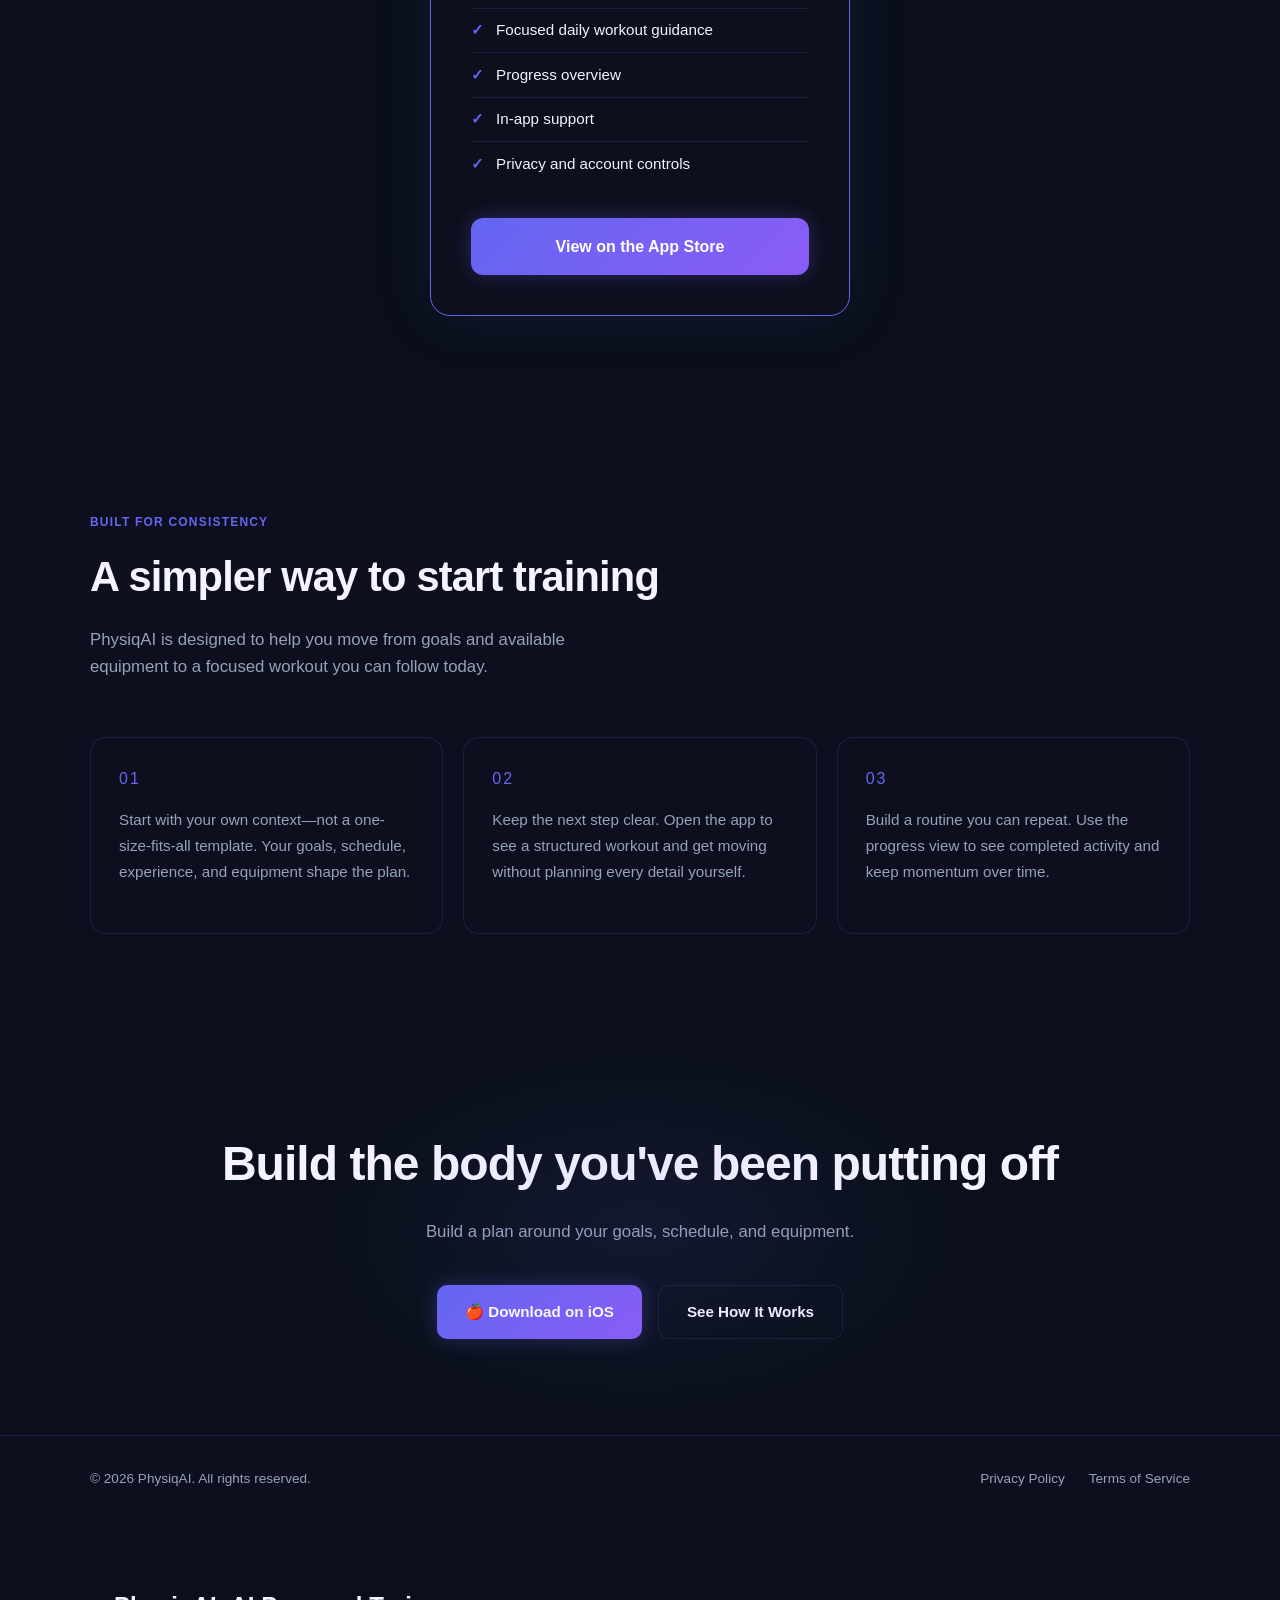
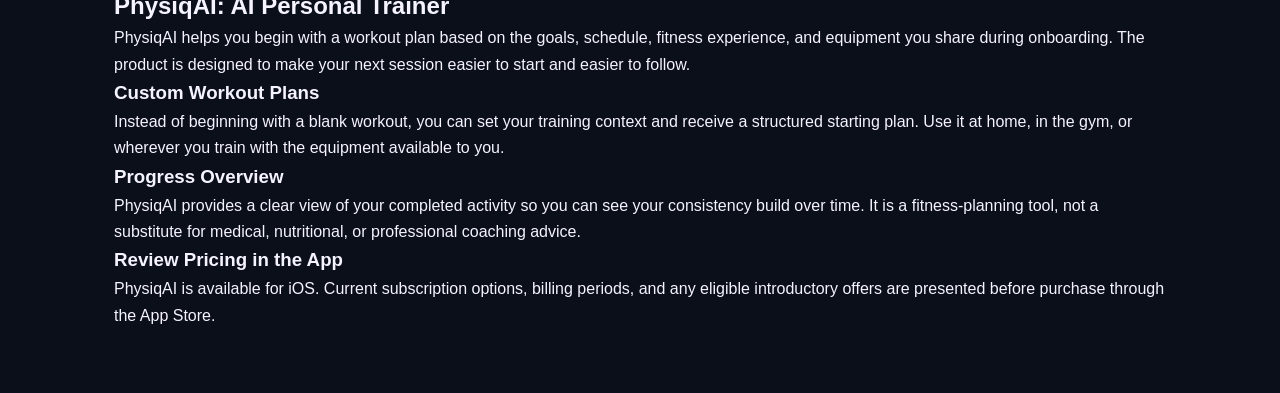
==== commit d600bbae: "fix(web): repair App Store conversion path" ====
--- a/index.html
+++ b/index.html
@@ -3,8 +3,8 @@
 <head>
   <meta charset="UTF-8" />
   <meta name="viewport" content="width=device-width, initial-scale=1.0, maximum-scale=5" />
-  <title>PhysiqAI: AI Personal Trainer | Custom Workouts &amp; Nutrition</title>
-  <meta name="keywords" content="AI personal trainer app, custom workout plan, AI fitness app, personalized nutrition plan, body analysis app, workout tracker, fitness AI, gym workout app, weight loss app" />
+  <title>PhysiqAI: AI Personal Trainer | Custom Workout Plans</title>
+  <meta name="keywords" content="AI personal trainer app, custom workout plan, AI fitness app, workout tracker, fitness AI, gym workout app" />
   <meta name="robots" content="index, follow, max-snippet:-1, max-image-preview:large, max-video-preview:-1" />
   <meta name="author" content="PhysiqAI" />
   <!-- Apple App Store Smart Banner -->
@@ -529,16 +529,16 @@
     .footer-links a:hover { color: var(--primary); }
   </style>
   <!-- SEO:MANUS START -->
-  <meta name="description" content="PhysiqAI: Your AI personal trainer for custom workout plans, AI body analysis, and personalized nutrition. Achieve your fitness goals smarter.">
+  <meta name="description" content="PhysiqAI is an AI personal trainer for goal-led workout plans built around your schedule and available equipment.">
   <link rel="canonical" href="https://physiqai.io/">
-  <meta property="og:title" content="PhysiqAI: AI Personal Trainer | Custom Workouts &amp; Nutrition">
-  <meta property="og:description" content="PhysiqAI: Your AI personal trainer for custom workout plans, AI body analysis, and personalized nutrition. Achieve your fitness goals smarter.">
+  <meta property="og:title" content="PhysiqAI: AI Personal Trainer | Custom Workout Plans">
+  <meta property="og:description" content="Goal-led workout plans built around your schedule and available equipment.">
   <meta property="og:image" content="https://physiqai.io/og-image.png">
   <meta property="og:url" content="https://physiqai.io/">
   <meta property="og:type" content="website">
   <meta name="twitter:card" content="summary_large_image">
-  <meta name="twitter:title" content="PhysiqAI: AI Personal Trainer | Custom Workouts &amp; Nutrition">
-  <meta name="twitter:description" content="PhysiqAI: Your AI personal trainer for custom workout plans, AI body analysis, and personalized nutrition. Achieve your fitness goals smarter.">
+  <meta name="twitter:title" content="PhysiqAI: AI Personal Trainer | Custom Workout Plans">
+  <meta name="twitter:description" content="Goal-led workout plans built around your schedule and available equipment.">
   <meta name="twitter:image" content="https://physiqai.io/og-image.png">
   <meta name="apple-itunes-app" content="app-id=6777447224">
   <link rel="preconnect" href="https://fonts.googleapis.com">
@@ -549,7 +549,7 @@
   "@context": "https://schema.org",
   "@type": "MobileApplication",
   "name": "PhysiqAI: AI Personal Trainer",
-  "description": "PhysiqAI provides custom workout plans, AI body analysis, and personalized nutrition guidance.",
+  "description": "PhysiqAI provides goal-led workout plans built around a customer’s schedule and available equipment.",
   "operatingSystem": "iOS",
   "applicationCategory": "HealthApplication",
   "url": "https://physiqai.io/",
@@ -577,10 +577,10 @@
     <div class="hero-copy">
       <div class="hero-badge">💪 AI Personal Training</div>
       <h1>Your <em>AI Personal Trainer</em>, Always in Your Pocket</h1>
-      <p>PhysiqAI builds custom workout and nutrition plans tailored to your body, goals, and schedule — then adapts them as you progress. No gym membership required.</p>
+      <p>PhysiqAI helps you start with a workout plan shaped by your goals, schedule, and available equipment—then gives you a clear session to follow today.</p>
       <div class="hero-ctas">
         <a href="https://apps.apple.com/us/app/id6777447224" class="btn-primary">🍎 Download on iOS</a>
-        <a href="https://play.google.com/store/apps/details?id=io.physiqai.app&utm_source=na_Med" class="btn-secondary">🤖 Get on Android</a>
+        <a href="#how" class="btn-secondary">See How It Works</a>
       </div>
     </div>
     <div class="hero-mockup">
@@ -624,21 +624,21 @@
 <!-- SOCIAL PROOF -->
 <div class="social-proof">
   <div class="social-proof-inner">
-    <div class="proof-label">Thousands are transforming<br>with AI-powered training</div>
+    <div class="proof-label">A focused workout<br>plan for your real life</div>
     <div class="proof-divider"></div>
     <div class="proof-stat">
-      <span class="proof-stat-val">25K+</span>
-      <span class="proof-stat-label">Plans Generated</span>
+      <span class="proof-stat-val">Goals</span>
+      <span class="proof-stat-label">Start with what matters to you</span>
     </div>
     <div class="proof-divider"></div>
     <div class="proof-stat">
-      <span class="proof-stat-val">4.8★</span>
-      <span class="proof-stat-label">App Rating</span>
+      <span class="proof-stat-val">Equipment</span>
+      <span class="proof-stat-label">Build around what you have</span>
     </div>
     <div class="proof-divider"></div>
     <div class="proof-stat">
-      <span class="proof-stat-val">100%</span>
-      <span class="proof-stat-label">Personalized to You</span>
+      <span class="proof-stat-val">Today</span>
+      <span class="proof-stat-label">Know what to do next</span>
     </div>
   </div>
 </div>
@@ -647,13 +647,13 @@
 <section id="features">
   <div class="section-inner">
     <div class="section-tag">Features</div>
-    <h2 class="section-title">A trainer that knows you inside out</h2>
-    <p class="section-sub">PhysiqAI combines the expertise of a personal trainer, nutritionist, and coach — available 24/7, no scheduling required.</p>
+    <h2 class="section-title">Training built around how you train</h2>
+    <p class="section-sub">Start with your goals, schedule, and equipment, then follow a clear workout plan at your own pace.</p>
     <div class="features-grid">
       <div class="feature-card">
         <span class="feature-icon">📸</span>
-        <div class="feature-title">Photo Analysis</div>
-        <div class="feature-desc">Share an optional progress photo and our AI provides body composition feedback, identifies areas to focus on, and calibrates your plan accordingly.</div>
+        <div class="feature-title">Goal &amp; Equipment Setup</div>
+        <div class="feature-desc">Tell PhysiqAI what you want to work toward, how you train, and what equipment you have so your starting plan reflects your real routine.</div>
       </div>
       <div class="feature-card">
         <span class="feature-icon">🏋️</span>
@@ -662,23 +662,23 @@
       </div>
       <div class="feature-card">
         <span class="feature-icon">🥗</span>
-        <div class="feature-title">Nutrition Plans</div>
-        <div class="feature-desc">Get a personalized nutrition plan with calorie and macro targets, meal ideas, and food swaps that fit your dietary preferences — not a cookie-cutter template.</div>
+        <div class="feature-title">A Plan for Today</div>
+        <div class="feature-desc">Open the app and see a focused workout to follow, with a clear structure for the session ahead.</div>
       </div>
       <div class="feature-card">
         <span class="feature-icon">📈</span>
         <div class="feature-title">Progress Tracking</div>
-        <div class="feature-desc">Log workouts, track body measurements, and monitor strength gains over time. Visual charts show exactly how far you've come and where you're headed.</div>
+        <div class="feature-desc">Complete workouts, see your activity build over time, and use that history to stay consistent with your training routine.</div>
       </div>
       <div class="feature-card">
         <span class="feature-icon">🎯</span>
         <div class="feature-title">Goal Setting</div>
-        <div class="feature-desc">Whether you're building muscle, losing fat, improving endurance, or just staying healthy — PhysiqAI sets realistic milestones and adapts your plan as you hit them.</div>
+        <div class="feature-desc">Choose the outcome you care about and begin with a plan shaped around the time, equipment, and routine you can realistically sustain.</div>
       </div>
       <div class="feature-card">
         <span class="feature-icon">🔒</span>
-        <div class="feature-title">Privacy First</div>
-        <div class="feature-desc">Your body data is sensitive. PhysiqAI stores all personal data with end-to-end encryption. Your photos and metrics are never used to train external models.</div>
+        <div class="feature-title">Clear Data Information</div>
+        <div class="feature-desc">Fitness data is personal. Review our Privacy Policy to understand the information we collect and how the product uses it.</div>
       </div>
     </div>
   </div>
@@ -688,28 +688,28 @@
 <section id="how" class="how-bg">
   <div class="section-inner">
     <div class="section-tag">How It Works</div>
-    <h2 class="section-title">Your transformation starts in minutes</h2>
-    <p class="section-sub">Tell PhysiqAI about your goals and we'll build your entire training and nutrition plan before you finish your coffee.</p>
+    <h2 class="section-title">Your plan starts with a few questions</h2>
+    <p class="section-sub">Tell PhysiqAI about your goals, routine, and equipment, then start with a workout plan that fits your next session.</p>
     <div class="steps">
       <div class="step">
         <div class="step-num">1</div>
         <div>
-          <div class="step-title">Share Goals & Photo</div>
-          <div class="step-desc">Tell us your goals, fitness level, available equipment, and schedule. Optionally share a progress photo for AI body analysis. Takes under 3 minutes.</div>
+          <div class="step-title">Share Your Training Context</div>
+          <div class="step-desc">Tell us your goals, fitness experience, available equipment, and schedule so the app can create a relevant starting point.</div>
         </div>
       </div>
       <div class="step">
         <div class="step-num">2</div>
         <div>
-          <div class="step-title">AI Builds Your Plan</div>
-          <div class="step-desc">PhysiqAI generates a fully customized workout split and nutrition plan, calibrated to your exact situation. No generic templates — built uniquely for you.</div>
+          <div class="step-title">Build Your Starting Plan</div>
+          <div class="step-desc">PhysiqAI creates a workout plan based on your inputs, so you can begin with structure instead of a blank page.</div>
         </div>
       </div>
       <div class="step">
         <div class="step-num">3</div>
         <div>
-          <div class="step-title">Follow & Transform</div>
-          <div class="step-desc">Execute your plan, log your workouts, and watch the AI adapt as you progress. Stronger this week? Your next plan gets harder. That's how real growth happens.</div>
+          <div class="step-title">Follow Your Workout</div>
+          <div class="step-desc">Open today’s workout, complete your session, and keep building a training routine you can maintain.</div>
         </div>
       </div>
     </div>
@@ -721,68 +721,45 @@
   <div class="section-inner">
     <div style="text-align: center; margin-bottom: 3rem;">
       <div class="section-tag">Pricing</div>
-      <h2 class="section-title">A fraction of a real personal trainer</h2>
-      <p class="section-sub" style="margin: 0 auto;">Personal trainers cost $60–$150 per session. PhysiqAI gives you the same expertise for less than $10 a month.</p>
+      <h2 class="section-title">Start your training plan in the app</h2>
+      <p class="section-sub" style="margin: 0 auto;">Subscription options and any eligibility for introductory offers are shown in the app and on the App Store before purchase.</p>
     </div>
     <div class="pricing-card">
       <span class="pricing-badge">All Inclusive</span>
-      <div class="pricing-price"><sup>$</sup>9.99</div>
-      <div class="pricing-period">per month</div>
-      <div class="pricing-trial">7-day free trial — no credit card required</div>
+      <div class="pricing-price">iOS</div>
+      <div class="pricing-period">Available on the App Store</div>
+      <div class="pricing-trial">Review current price, billing period, and any eligible introductory offer before purchase.</div>
       <ul class="pricing-features">
         <li>Unlimited custom workout plans</li>
-        <li>AI photo body analysis</li>
-        <li>Personalized nutrition plans</li>
-        <li>Progress tracking & charts</li>
-        <li>Goal milestone system</li>
-        <li>Plan auto-adapts as you progress</li>
-        <li>Encrypted private data storage</li>
-        <li>Priority support</li>
+        <li>Goal- and equipment-led onboarding</li>
+        <li>Focused daily workout guidance</li>
+        <li>Progress overview</li>
+        <li>In-app support</li>
+        <li>Privacy and account controls</li>
       </ul>
-      <a href="https://apps.apple.com/us/app/id6777447224" class="btn-pricing">Start Free Trial</a>
+      <a href="https://apps.apple.com/app/id6777447224" class="btn-pricing">View on the App Store</a>
     </div>
   </div>
 </section>
 
-<!-- TESTIMONIALS -->
+<!-- TRAINING PRINCIPLES -->
 <section class="testimonials-bg">
   <div class="section-inner">
-    <div class="section-tag">Testimonials</div>
-    <h2 class="section-title">Real people, real transformations</h2>
-    <p class="section-sub">From beginners who never set foot in a gym to athletes optimizing performance — PhysiqAI meets you where you are.</p>
+    <div class="section-tag">Built for consistency</div>
+    <h2 class="section-title">A simpler way to start training</h2>
+    <p class="section-sub">PhysiqAI is designed to help you move from goals and available equipment to a focused workout you can follow today.</p>
     <div class="testimonials-grid">
       <div class="testimonial-card">
-        <div class="testimonial-stars">★★★★★</div>
-        <div class="testimonial-text">"I hired a personal trainer for 6 months and didn't see results like I did with PhysiqAI in 60 days. The AI actually adapts — when I get stronger, the workouts get harder. It feels like it's paying attention."</div>
-        <div class="testimonial-author">
-          <div class="author-avatar">D</div>
-          <div>
-            <div class="author-name">Derek P.</div>
-            <div class="author-handle">Lost 22 lbs in 3 months</div>
-          </div>
-        </div>
+        <div class="testimonial-stars">01</div>
+        <div class="testimonial-text">Start with your own context—not a one-size-fits-all template. Your goals, schedule, experience, and equipment shape the plan.</div>
       </div>
       <div class="testimonial-card">
-        <div class="testimonial-stars">★★★★★</div>
-        <div class="testimonial-text">"As a mom of two with zero gym time, I needed something that could work around my schedule. PhysiqAI gave me a 30-min home workout plan that actually fits my life. Down 15 lbs and I actually feel strong now."</div>
-        <div class="testimonial-author">
-          <div class="author-avatar">L</div>
-          <div>
-            <div class="author-name">Lauren S.</div>
-            <div class="author-handle">Working out consistently for 5 months</div>
-          </div>
-        </div>
+        <div class="testimonial-stars">02</div>
+        <div class="testimonial-text">Keep the next step clear. Open the app to see a structured workout and get moving without planning every detail yourself.</div>
       </div>
       <div class="testimonial-card">
-        <div class="testimonial-stars">★★★★★</div>
-        <div class="testimonial-text">"I've been lifting for 4 years and still hit plateaus. PhysiqAI's photo analysis identified weaknesses I couldn't see myself and completely restructured my programming. My bench went up 35 lbs in 10 weeks."</div>
-        <div class="testimonial-author">
-          <div class="author-avatar">C</div>
-          <div>
-            <div class="author-name">Carlos M.</div>
-            <div class="author-handle">Intermediate lifter, 4+ years</div>
-          </div>
-        </div>
+        <div class="testimonial-stars">03</div>
+        <div class="testimonial-text">Build a routine you can repeat. Use the progress view to see completed activity and keep momentum over time.</div>
       </div>
     </div>
   </div>
@@ -791,10 +768,10 @@
 <!-- DOWNLOAD CTA -->
 <div class="download-section">
   <h2>Build the body you've been putting off</h2>
-  <p>7-day free trial. No gym membership. No excuses.</p>
+  <p>Build a plan around your goals, schedule, and equipment.</p>
   <div class="download-btns">
     <a href="https://apps.apple.com/us/app/id6777447224" class="btn-primary">🍎 Download on iOS</a>
-    <a href="https://play.google.com/store/apps/details?id=io.physiqai.app&utm_source=na_Med" class="btn-secondary">🤖 Get on Android</a>
+    <a href="#how" class="btn-secondary">See How It Works</a>
   </div>
 </div>
 
@@ -810,24 +787,14 @@
 </footer>
 <!-- SEO:COPY START -->
 <section id="seo-landing-copy" aria-labelledby="seo-landing-heading" style="max-width:1100px;margin:0 auto;padding:64px 24px;line-height:1.65">
-<h1>Achieve Your Fitness Goals with PhysiqAI: Your AI Personal Trainer</h1>
-<p>Are you ready to transform your fitness journey with cutting-edge technology? PhysiqAI is your ultimate <strong>AI personal trainer</strong>, designed to provide unparalleled personalization and results. Say goodbye to generic workout routines and hello to a smarter, more effective way to train. Our intelligent platform leverages artificial intelligence to understand your unique body and goals, delivering a truly bespoke fitness experience right to your fingertips. Whether you're a beginner or an experienced athlete, PhysiqAI adapts to you, ensuring every sweat session counts.</p>
-<h2>Unlock Your Potential with Custom Workout Plans</h2>
-<p>At the heart of PhysiqAI is our ability to generate dynamic and <strong>custom workout plans</strong>. We don't believe in one-size-fits-all. Our AI analyzes your fitness level, preferences, and progress to create routines that are constantly optimized for your success. From strength training to cardio, flexibility to recovery, every exercise is chosen to push you safely towards your objectives. Experience workouts that evolve with you, keeping you challenged and motivated.</p>
-<h2>Revolutionize Your Understanding with AI Body Analysis</h2>
-<p>Ever wondered what's truly happening with your body? PhysiqAI offers advanced <strong>AI body analysis</strong> to give you a deeper understanding of your physical composition. Our technology assesses your posture, identifies muscle imbalances, and tracks your progress with precision. This data-driven insight allows us to fine-tune your training and nutrition, ensuring you're working smarter, not just harder. Get the clarity you need to sculpt your ideal physique and prevent injuries.</p>
-<h2>Fuel Your Body with Personalized Nutrition</h2>
-<p>Achieving your fitness goals is as much about what you eat as how you train. PhysiqAI integrates seamlessly with <strong>personalized nutrition</strong> guidance. Our AI crafts meal plans tailored to your dietary needs, preferences, and fitness objectives. Whether you're looking to lose weight, gain muscle, or simply eat healthier, we provide delicious and effective recommendations to fuel your body for optimal performance and recovery. Stop guessing and start nourishing your body intelligently.</p>
-<h3>Why Choose PhysiqAI?</h3>
-<ul>
-<li><strong>Adaptive Training:</strong> Workouts that adjust to your progress.</li>
-<li><strong>Data-Driven Insights:</strong> Understand your body like never before.</li>
-<li><strong>Holistic Approach:</strong> Combines exercise and nutrition for complete wellness.</li>
-<li><strong>Expert Guidance:</strong> The power of an AI personal trainer, always with you.</li>
-<li><strong>Proven Results:</strong> Join thousands transforming their bodies with PhysiqAI.</li>
-</ul>
-<h2>Ready to Transform Your Body? Download PhysiqAI Today!</h2>
-<p>Take the first step towards a healthier, stronger you. Experience the future of fitness with PhysiqAI: AI Personal Trainer. <strong>Download the PhysiqAI app now</strong> and start your personalized journey to success. Your best self awaits!</p>
+<h2 id="seo-landing-heading">PhysiqAI: AI Personal Trainer</h2>
+<p>PhysiqAI helps you begin with a workout plan based on the goals, schedule, fitness experience, and equipment you share during onboarding. The product is designed to make your next session easier to start and easier to follow.</p>
+<h3>Custom Workout Plans</h3>
+<p>Instead of beginning with a blank workout, you can set your training context and receive a structured starting plan. Use it at home, in the gym, or wherever you train with the equipment available to you.</p>
+<h3>Progress Overview</h3>
+<p>PhysiqAI provides a clear view of your completed activity so you can see your consistency build over time. It is a fitness-planning tool, not a substitute for medical, nutritional, or professional coaching advice.</p>
+<h3>Review Pricing in the App</h3>
+<p>PhysiqAI is available for iOS. Current subscription options, billing periods, and any eligible introductory offers are presented before purchase through the App Store.</p>
 </section>
 <!-- SEO:COPY END -->
 </body>
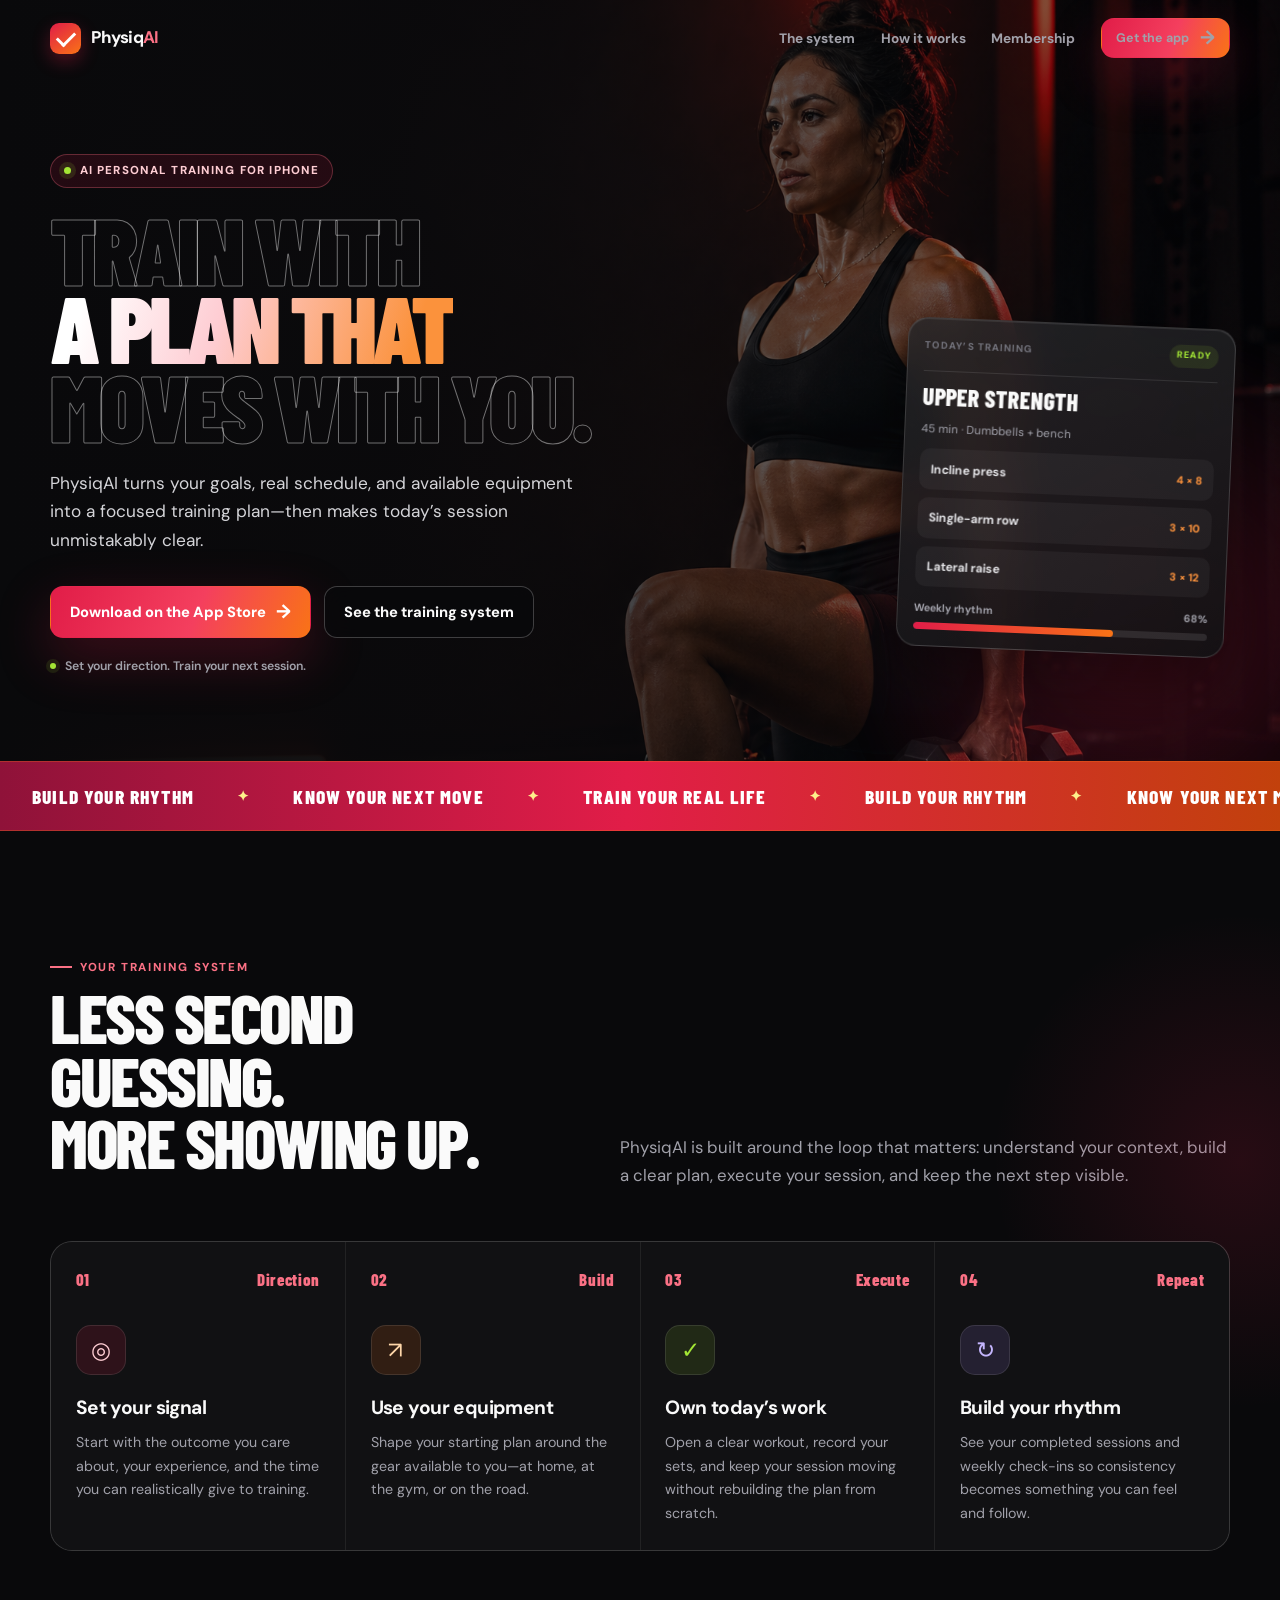
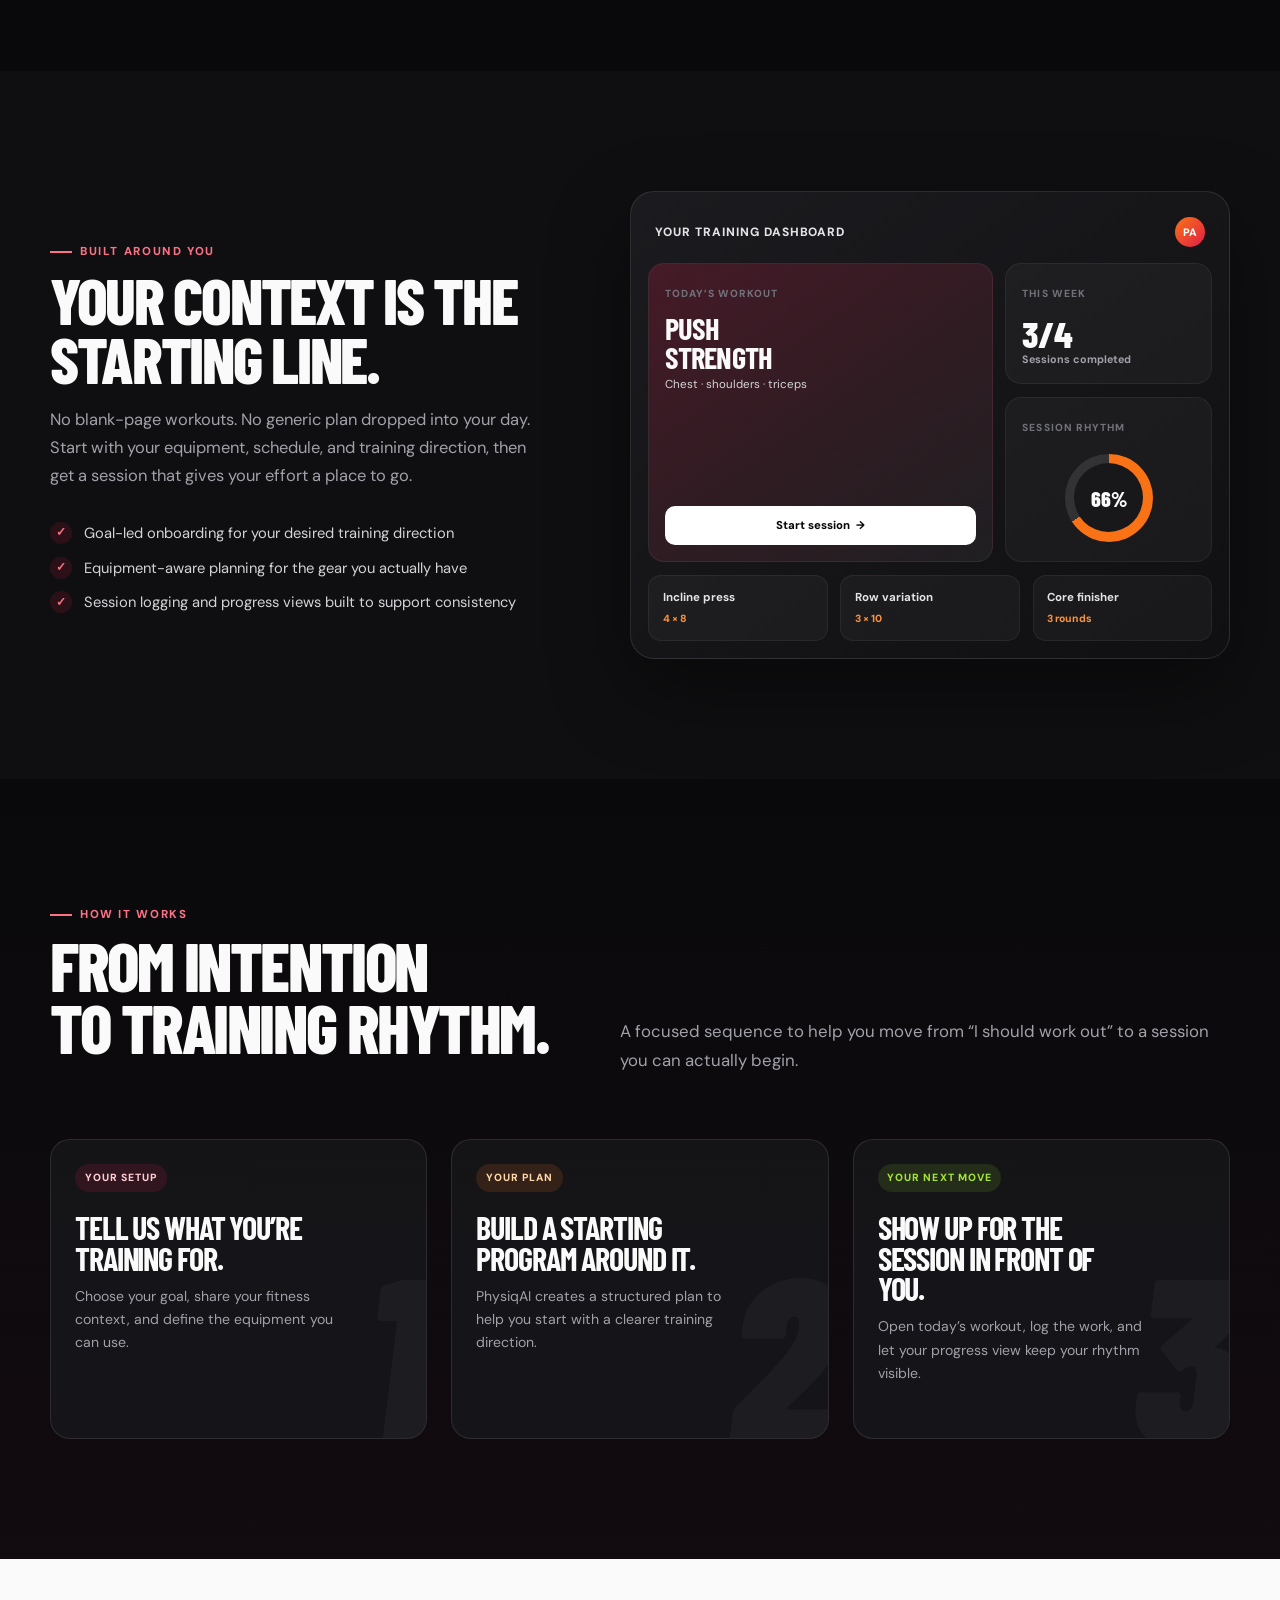
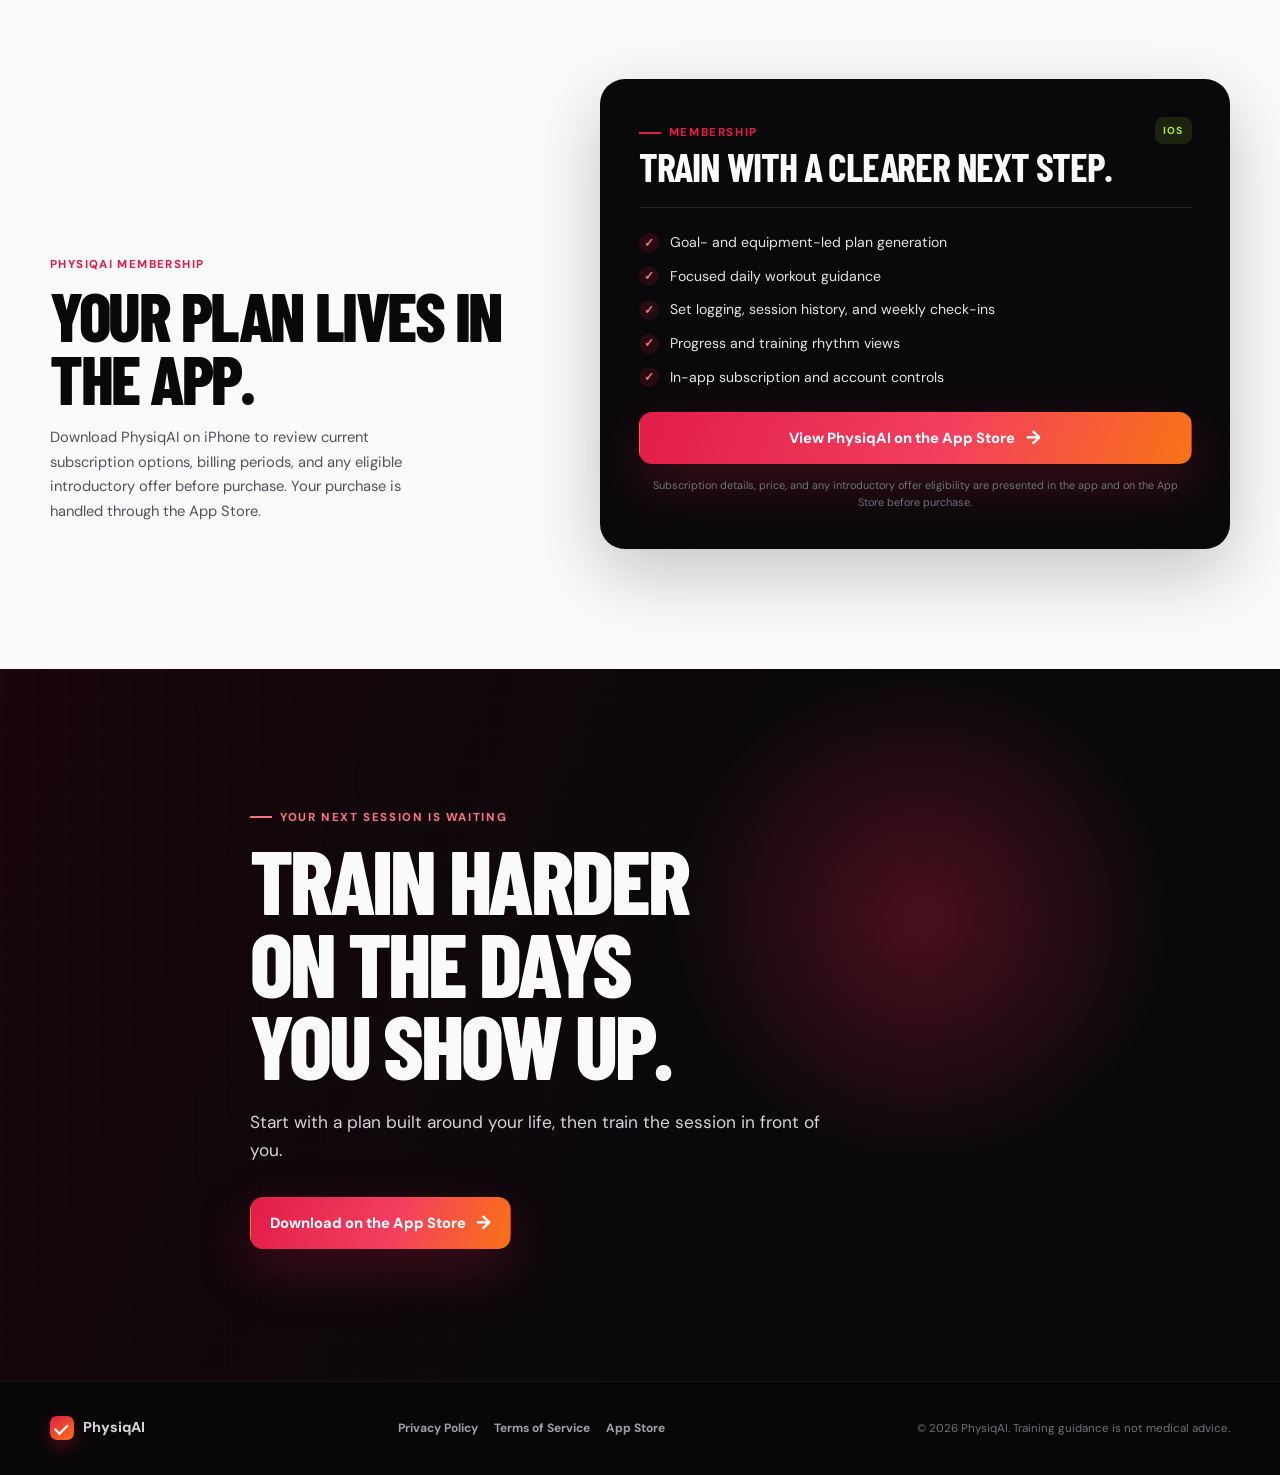
==== commit e1749028: "feat(web): redesign vibrant fitness landing experience" ====
--- a/index.html
+++ b/index.html
@@ -3,799 +3,320 @@
 <head>
   <meta charset="UTF-8" />
   <meta name="viewport" content="width=device-width, initial-scale=1.0, maximum-scale=5" />
-  <title>PhysiqAI: AI Personal Trainer | Custom Workout Plans</title>
-  <meta name="keywords" content="AI personal trainer app, custom workout plan, AI fitness app, workout tracker, fitness AI, gym workout app" />
+  <meta name="theme-color" content="#09090b" />
   <meta name="robots" content="index, follow, max-snippet:-1, max-image-preview:large, max-video-preview:-1" />
   <meta name="author" content="PhysiqAI" />
-  <!-- Apple App Store Smart Banner -->
-  <!-- Open Graph -->
+  <meta name="description" content="PhysiqAI is a vibrant AI personal training app for iPhone. Build goal-led workout plans around your schedule and available equipment, then follow a clear session today." />
+  <meta name="keywords" content="AI personal trainer app, custom workout plan, workout tracker, gym workout app, home workout plan, fitness planning app" />
+  <link rel="canonical" href="https://www.physiqai.io/" />
+  <meta name="apple-itunes-app" content="app-id=6777447224" />
   <meta property="og:site_name" content="PhysiqAI" />
-  <!-- Twitter Card -->
-  <!-- JSON-LD: MobileApplication + Organization -->
+  <meta property="og:title" content="PhysiqAI — Train with a plan that moves with you" />
+  <meta property="og:description" content="Goal-led workout plans built around your schedule and equipment. Available on iPhone." />
+  <meta property="og:image" content="https://www.physiqai.io/assets/hero-training.jpg" />
+  <meta property="og:url" content="https://www.physiqai.io/" />
+  <meta property="og:type" content="website" />
+  <meta name="twitter:card" content="summary_large_image" />
+  <meta name="twitter:title" content="PhysiqAI — Train with a plan that moves with you" />
+  <meta name="twitter:description" content="Goal-led workout plans built around your schedule and equipment. Available on iPhone." />
+  <meta name="twitter:image" content="https://www.physiqai.io/assets/hero-training.jpg" />
+  <title>PhysiqAI — AI Personal Training for iPhone</title>
+  <link rel="preconnect" href="https://fonts.googleapis.com" />
+  <link rel="preconnect" href="https://fonts.gstatic.com" crossorigin />
+  <link href="https://fonts.googleapis.com/css2?family=Barlow+Condensed:ital,wght@0,600;0,700;0,800;0,900;1,700;1,800&family=DM+Sans:wght@400;500;600;700&display=swap" rel="stylesheet" />
+  <script type="application/ld+json">
+  {
+    "@context": "https://schema.org",
+    "@type": "MobileApplication",
+    "name": "PhysiqAI: AI Personal Trainer",
+    "description": "PhysiqAI provides goal-led workout plans built around a customer’s schedule and available equipment.",
+    "operatingSystem": "iOS",
+    "applicationCategory": "HealthApplication",
+    "url": "https://www.physiqai.io/",
+    "downloadUrl": "https://apps.apple.com/us/app/physiqai-ai-personal-trainer/id6777447224"
+  }
+  </script>
   <style>
-    *, *::before, *::after { box-sizing: border-box; margin: 0; padding: 0; }
-
     :root {
-      --bg: #0a0f1a;
-      --bg2: #0e0f1e;
-      --bg3: #13142a;
-      --primary: #6366f1;
-      --primary-alt: #8b5cf6;
-      --primary-dark: #4f46e5;
-      --primary-glow: rgba(99, 102, 241, 0.15);
-      --text: #f5f3ff;
-      --text-muted: #94a3b8;
-      --border: rgba(99, 102, 241, 0.18);
-      --card-bg: rgba(14, 15, 30, 0.8);
+      --ink: #09090b;
+      --ink-2: #111113;
+      --ink-3: #18181b;
+      --ink-4: #27272a;
+      --cream: #fafafa;
+      --muted: #a1a1aa;
+      --dim: #71717a;
+      --red: #e11d48;
+      --red-light: #fb7185;
+      --orange: #f97316;
+      --orange-light: #fb923c;
+      --lime: #a3e635;
+      --line: rgba(255,255,255,.10);
+      --line-soft: rgba(255,255,255,.06);
+      --red-wash: rgba(225,29,72,.14);
+      --orange-wash: rgba(249,115,22,.14);
+      --max: 1180px;
+      --shadow-red: 0 20px 54px rgba(225,29,72,.25);
     }
-
-    html { scroll-behavior: smooth; }
-
-    body {
-      background: var(--bg);
-      color: var(--text);
-      font-family: -apple-system, BlinkMacSystemFont, 'Segoe UI', Roboto, sans-serif;
-      line-height: 1.6;
-      overflow-x: hidden;
-    }
-
-    /* NAV */
-    nav {
-      position: fixed;
-      top: 0; left: 0; right: 0;
-      z-index: 100;
-      display: flex;
-      align-items: center;
-      justify-content: space-between;
-      padding: 1rem 2rem;
-      background: rgba(10, 15, 26, 0.85);
-      backdrop-filter: blur(12px);
-      border-bottom: 1px solid var(--border);
-    }
-    .nav-logo {
-      font-size: 1.2rem;
-      font-weight: 700;
-      color: var(--text);
-      text-decoration: none;
-      display: flex;
-      align-items: center;
-      gap: 0.5rem;
-    }
-    .nav-logo span { color: var(--primary); }
-    .nav-links {
-      display: flex;
-      align-items: center;
-      gap: 2rem;
-      list-style: none;
-    }
-    .nav-links a {
-      color: var(--text-muted);
-      text-decoration: none;
-      font-size: 0.9rem;
-      transition: color 0.2s;
-    }
-    .nav-links a:hover { color: var(--text); }
-    .btn-nav {
-      background: linear-gradient(135deg, var(--primary), var(--primary-alt));
-      color: #fff;
-      font-weight: 600;
-      font-size: 0.85rem;
-      padding: 0.5rem 1.25rem;
-      border-radius: 8px;
-      text-decoration: none;
-      transition: opacity 0.2s, transform 0.15s;
-    }
-    .btn-nav:hover { opacity: 0.9; transform: translateY(-1px); }
-    @media (max-width: 768px) { .nav-links { display: none; } }
-
-    /* HERO */
-    .hero {
-      min-height: 100vh;
-      display: flex;
-      align-items: center;
-      justify-content: center;
-      padding: 8rem 2rem 5rem;
-      position: relative;
-      overflow: hidden;
-    }
-    .hero::before {
-      content: '';
-      position: absolute;
-      top: -15%;
-      left: 40%;
-      transform: translateX(-50%);
-      width: 1000px;
-      height: 1000px;
-      background: radial-gradient(circle, rgba(99,102,241,0.1) 0%, rgba(139,92,246,0.05) 40%, transparent 70%);
-      pointer-events: none;
-    }
-    .hero-inner {
-      max-width: 1100px;
-      width: 100%;
-      display: grid;
-      grid-template-columns: 1fr 1fr;
-      gap: 4rem;
-      align-items: center;
-    }
-    @media (max-width: 900px) {
-      .hero-inner { grid-template-columns: 1fr; text-align: center; }
-      .hero-ctas { justify-content: center; }
-    }
-    .hero-badge {
-      display: inline-flex;
-      align-items: center;
-      gap: 0.4rem;
-      background: var(--primary-glow);
-      border: 1px solid var(--border);
-      color: var(--primary);
-      font-size: 0.8rem;
-      font-weight: 600;
-      padding: 0.35rem 0.9rem;
-      border-radius: 100px;
-      margin-bottom: 1.5rem;
-      text-transform: uppercase;
-      letter-spacing: 0.05em;
-    }
-    .hero h1 {
-      font-size: clamp(2.2rem, 5vw, 3.5rem);
-      font-weight: 800;
-      line-height: 1.15;
-      letter-spacing: -0.02em;
-      margin-bottom: 1.25rem;
-    }
-    .hero h1 em {
-      font-style: normal;
-      background: linear-gradient(135deg, var(--primary), var(--primary-alt));
-      -webkit-background-clip: text;
-      -webkit-text-fill-color: transparent;
-      background-clip: text;
-    }
-    .hero p {
-      font-size: 1.15rem;
-      color: var(--text-muted);
-      max-width: 480px;
-      margin-bottom: 2rem;
-    }
-    .hero-ctas {
-      display: flex;
-      gap: 1rem;
-      flex-wrap: wrap;
-    }
-    .btn-primary {
-      display: inline-flex;
-      align-items: center;
-      gap: 0.5rem;
-      background: linear-gradient(135deg, var(--primary), var(--primary-alt));
-      color: #fff;
-      font-weight: 700;
-      font-size: 0.95rem;
-      padding: 0.85rem 1.75rem;
-      border-radius: 10px;
-      text-decoration: none;
-      transition: all 0.2s;
-      box-shadow: 0 0 20px rgba(99,102,241,0.3);
-    }
-    .btn-primary:hover {
-      opacity: 0.9;
-      transform: translateY(-2px);
-      box-shadow: 0 0 35px rgba(99,102,241,0.45);
-    }
-    .btn-secondary {
-      display: inline-flex;
-      align-items: center;
-      gap: 0.5rem;
-      background: transparent;
-      color: var(--text);
-      font-weight: 600;
-      font-size: 0.95rem;
-      padding: 0.85rem 1.75rem;
-      border-radius: 10px;
-      text-decoration: none;
-      border: 1px solid var(--border);
-      transition: all 0.2s;
-    }
-    .btn-secondary:hover {
-      border-color: var(--primary);
-      color: var(--primary);
-      transform: translateY(-2px);
-    }
-
-    /* MOCKUP */
-    .hero-mockup { display: flex; justify-content: center; }
-    .phone-mockup {
-      background: var(--bg3);
-      border: 1px solid var(--border);
-      border-radius: 24px;
-      padding: 1.5rem;
-      width: 270px;
-      box-shadow: 0 0 60px rgba(99,102,241,0.15), 0 40px 80px rgba(0,0,0,0.4);
-    }
-    .workout-header {
-      display: flex;
-      justify-content: space-between;
-      align-items: center;
-      margin-bottom: 1rem;
-      padding-bottom: 0.75rem;
-      border-bottom: 1px solid var(--border);
-    }
-    .workout-title { font-size: 0.75rem; font-weight: 700; color: var(--text-muted); text-transform: uppercase; }
-    .workout-badge {
-      font-size: 0.65rem;
-      background: var(--primary-glow);
-      border: 1px solid var(--border);
-      color: var(--primary);
-      padding: 0.2rem 0.5rem;
-      border-radius: 6px;
-      font-weight: 700;
-    }
-    .workout-plan-name {
-      font-size: 1rem;
-      font-weight: 700;
-      margin-bottom: 0.25rem;
-    }
-    .workout-plan-sub {
-      font-size: 0.75rem;
-      color: var(--text-muted);
-      margin-bottom: 1rem;
-    }
-    .workout-exercises { display: flex; flex-direction: column; gap: 0.5rem; margin-bottom: 1rem; }
-    .workout-ex {
-      display: flex;
-      justify-content: space-between;
-      align-items: center;
-      background: rgba(99,102,241,0.06);
-      border: 1px solid rgba(99,102,241,0.12);
-      border-radius: 8px;
-      padding: 0.6rem 0.75rem;
-    }
-    .workout-ex-name { font-size: 0.8rem; font-weight: 600; }
-    .workout-ex-sets { font-size: 0.72rem; color: var(--primary); font-weight: 700; }
-    .workout-progress-label {
-      display: flex;
-      justify-content: space-between;
-      font-size: 0.7rem;
-      color: var(--text-muted);
-      margin-bottom: 0.35rem;
-    }
-    .workout-progress-track {
-      background: rgba(99,102,241,0.1);
-      border-radius: 100px;
-      height: 6px;
-      overflow: hidden;
-      margin-bottom: 1rem;
-    }
-    .workout-progress-fill {
-      height: 100%;
-      background: linear-gradient(90deg, var(--primary), var(--primary-alt));
-      border-radius: 100px;
-      width: 68%;
-    }
-    .workout-cta {
-      background: linear-gradient(135deg, var(--primary), var(--primary-alt));
-      color: #fff;
-      font-size: 0.8rem;
-      font-weight: 700;
-      padding: 0.6rem;
-      border-radius: 8px;
-      text-align: center;
-    }
-
-    /* SOCIAL PROOF */
-    .social-proof {
-      background: var(--bg2);
-      border-top: 1px solid var(--border);
-      border-bottom: 1px solid var(--border);
-      padding: 2rem;
-    }
-    .social-proof-inner {
-      max-width: 900px;
-      margin: 0 auto;
-      display: flex;
-      align-items: center;
-      justify-content: space-around;
-      gap: 2rem;
-      flex-wrap: wrap;
-    }
-    .proof-label { font-size: 0.85rem; color: var(--text-muted); text-align: center; }
-    .proof-divider { width: 1px; height: 40px; background: var(--border); }
-    .proof-stat { text-align: center; }
-    .proof-stat-val {
-      font-size: 1.6rem;
-      font-weight: 800;
-      background: linear-gradient(135deg, var(--primary), var(--primary-alt));
-      -webkit-background-clip: text;
-      -webkit-text-fill-color: transparent;
-      background-clip: text;
-      display: block;
-    }
-    .proof-stat-label { font-size: 0.8rem; color: var(--text-muted); }
-    @media (max-width: 600px) { .proof-divider { display: none; } }
-
-    /* SECTIONS */
-    section { padding: 6rem 2rem; }
-    .section-inner { max-width: 1100px; margin: 0 auto; }
-    .section-tag {
-      display: inline-block;
-      font-size: 0.75rem;
-      font-weight: 700;
-      color: var(--primary);
-      text-transform: uppercase;
-      letter-spacing: 0.1em;
-      margin-bottom: 0.75rem;
-    }
-    .section-title {
-      font-size: clamp(1.8rem, 3.5vw, 2.6rem);
-      font-weight: 800;
-      letter-spacing: -0.02em;
-      margin-bottom: 1rem;
-    }
-    .section-sub {
-      font-size: 1.05rem;
-      color: var(--text-muted);
-      max-width: 540px;
-      margin-bottom: 3.5rem;
-    }
-
-    /* FEATURES */
-    .features-grid {
-      display: grid;
-      grid-template-columns: repeat(auto-fit, minmax(300px, 1fr));
-      gap: 1.25rem;
-    }
-    .feature-card {
-      background: var(--card-bg);
-      border: 1px solid var(--border);
-      border-radius: 16px;
-      padding: 1.75rem;
-      transition: transform 0.2s, border-color 0.2s, box-shadow 0.2s;
-    }
-    .feature-card:hover {
-      transform: translateY(-4px);
-      border-color: var(--primary);
-      box-shadow: 0 0 30px rgba(99,102,241,0.12);
-    }
-    .feature-icon { font-size: 1.75rem; margin-bottom: 1rem; display: block; }
-    .feature-title { font-size: 1rem; font-weight: 700; margin-bottom: 0.5rem; }
-    .feature-desc { font-size: 0.9rem; color: var(--text-muted); line-height: 1.6; }
-
-    /* HOW IT WORKS */
-    .how-bg { background: var(--bg2); }
-    .steps {
-      display: grid;
-      grid-template-columns: repeat(auto-fit, minmax(250px, 1fr));
-      gap: 2rem;
-    }
-    .step { display: flex; flex-direction: column; align-items: flex-start; gap: 1rem; }
-    .step-num {
-      width: 48px; height: 48px;
-      border-radius: 12px;
-      background: var(--primary-glow);
-      border: 1px solid var(--primary);
-      display: flex;
-      align-items: center;
-      justify-content: center;
-      font-size: 1.1rem;
-      font-weight: 800;
-      color: var(--primary);
-    }
-    .step-title { font-size: 1.1rem; font-weight: 700; }
-    .step-desc { font-size: 0.9rem; color: var(--text-muted); }
-
-    /* PRICING */
-    .pricing-card {
-      max-width: 420px;
-      margin: 0 auto;
-      background: var(--card-bg);
-      border: 1px solid var(--primary);
-      border-radius: 20px;
-      padding: 2.5rem;
-      text-align: center;
-      box-shadow: 0 0 60px rgba(99,102,241,0.12);
-    }
-    .pricing-badge {
-      display: inline-block;
-      background: linear-gradient(135deg, var(--primary), var(--primary-alt));
-      color: #fff;
-      font-size: 0.75rem;
-      font-weight: 700;
-      text-transform: uppercase;
-      letter-spacing: 0.05em;
-      padding: 0.3rem 0.9rem;
-      border-radius: 100px;
-      margin-bottom: 1.5rem;
-    }
-    .pricing-price {
-      font-size: 3.5rem;
-      font-weight: 800;
-      background: linear-gradient(135deg, var(--primary), var(--primary-alt));
-      -webkit-background-clip: text;
-      -webkit-text-fill-color: transparent;
-      background-clip: text;
-      line-height: 1;
-    }
-    .pricing-price sup { font-size: 1.5rem; vertical-align: top; margin-top: 0.5rem; }
-    .pricing-period { font-size: 1rem; color: var(--text-muted); margin-bottom: 0.5rem; }
-    .pricing-trial { font-size: 0.85rem; color: var(--text-muted); margin-bottom: 2rem; }
-    .pricing-features { list-style: none; text-align: left; margin-bottom: 2rem; }
-    .pricing-features li {
-      display: flex;
-      align-items: center;
-      gap: 0.75rem;
-      padding: 0.6rem 0;
-      font-size: 0.95rem;
-      border-bottom: 1px solid var(--border);
-    }
-    .pricing-features li:last-child { border-bottom: none; }
-    .pricing-features li::before { content: '✓'; color: var(--primary); font-weight: 700; }
-    .btn-pricing {
-      display: block;
-      background: linear-gradient(135deg, var(--primary), var(--primary-alt));
-      color: #fff;
-      font-weight: 700;
-      font-size: 1rem;
-      padding: 1rem;
-      border-radius: 12px;
-      text-decoration: none;
-      transition: all 0.2s;
-      box-shadow: 0 0 20px rgba(99,102,241,0.3);
-    }
-    .btn-pricing:hover { opacity: 0.9; transform: translateY(-2px); }
-
-    /* TESTIMONIALS */
-    .testimonials-bg { background: var(--bg2); }
-    .testimonials-grid {
-      display: grid;
-      grid-template-columns: repeat(auto-fit, minmax(280px, 1fr));
-      gap: 1.25rem;
-    }
-    .testimonial-card {
-      background: var(--card-bg);
-      border: 1px solid var(--border);
-      border-radius: 16px;
-      padding: 1.75rem;
-      transition: transform 0.2s, border-color 0.2s;
-    }
-    .testimonial-card:hover { transform: translateY(-4px); border-color: var(--primary); }
-    .testimonial-stars {
-      font-size: 1rem;
-      margin-bottom: 1rem;
-      letter-spacing: 2px;
-      background: linear-gradient(135deg, var(--primary), var(--primary-alt));
-      -webkit-background-clip: text;
-      -webkit-text-fill-color: transparent;
-      background-clip: text;
-    }
-    .testimonial-text { font-size: 0.95rem; color: var(--text-muted); line-height: 1.7; margin-bottom: 1.25rem; }
-    .testimonial-author { display: flex; align-items: center; gap: 0.75rem; }
-    .author-avatar {
-      width: 36px; height: 36px;
-      border-radius: 50%;
-      background: var(--primary-glow);
-      border: 1px solid var(--primary);
-      display: flex;
-      align-items: center;
-      justify-content: center;
-      font-size: 0.9rem;
-      font-weight: 700;
-      color: var(--primary);
-    }
-    .author-name { font-size: 0.9rem; font-weight: 700; }
-    .author-handle { font-size: 0.78rem; color: var(--text-muted); }
-
-    /* DOWNLOAD CTA */
-    .download-section {
-      text-align: center;
-      padding: 6rem 2rem;
-      position: relative;
-      overflow: hidden;
-    }
-    .download-section::before {
-      content: '';
-      position: absolute;
-      top: 50%; left: 50%;
-      transform: translate(-50%, -50%);
-      width: 700px;
-      height: 400px;
-      background: radial-gradient(ellipse, rgba(99,102,241,0.1) 0%, transparent 70%);
-      pointer-events: none;
-    }
-    .download-section h2 {
-      font-size: clamp(2rem, 4vw, 3rem);
-      font-weight: 800;
-      margin-bottom: 1rem;
-      letter-spacing: -0.02em;
-    }
-    .download-section p { font-size: 1.05rem; color: var(--text-muted); margin-bottom: 2.5rem; }
-    .download-btns { display: flex; gap: 1rem; justify-content: center; flex-wrap: wrap; }
-
-    /* FOOTER */
-    footer {
-      background: var(--bg2);
-      border-top: 1px solid var(--border);
-      padding: 2rem;
-    }
-    .footer-inner {
-      max-width: 1100px;
-      margin: 0 auto;
-      display: flex;
-      align-items: center;
-      justify-content: space-between;
-      flex-wrap: wrap;
-      gap: 1rem;
-    }
-    .footer-copy { font-size: 0.85rem; color: var(--text-muted); }
-    .footer-links { display: flex; gap: 1.5rem; }
-    .footer-links a { font-size: 0.85rem; color: var(--text-muted); text-decoration: none; transition: color 0.2s; }
-    .footer-links a:hover { color: var(--primary); }
+    * { box-sizing: border-box; }
+    html { scroll-behavior: smooth; background: var(--ink); }
+    body { margin: 0; background: var(--ink); color: var(--cream); font-family: "DM Sans", -apple-system, BlinkMacSystemFont, "Segoe UI", sans-serif; line-height: 1.5; overflow-x: hidden; }
+    a { color: inherit; }
+    .skip { position: absolute; left: -999px; top: 0; z-index: 1000; background: var(--cream); color: var(--ink); padding: .75rem 1rem; border-radius: 0 0 10px 0; font-weight: 700; }
+    .skip:focus { left: 0; }
+    .shell { width: min(var(--max), calc(100% - 48px)); margin: 0 auto; }
+    .eyebrow { display: inline-flex; align-items: center; gap: .5rem; color: var(--red-light); font-size: .72rem; line-height: 1; font-weight: 800; letter-spacing: .14em; text-transform: uppercase; }
+    .eyebrow::before { content: ""; width: 22px; height: 2px; background: currentColor; }
+    .display { margin: .7rem 0 1rem; font-family: "Barlow Condensed", Impact, sans-serif; font-weight: 800; letter-spacing: -.036em; line-height: .92; text-transform: uppercase; }
+    .section-lead { max-width: 610px; margin: 0; color: var(--muted); font-size: 1.05rem; line-height: 1.7; }
+    .button { display: inline-flex; align-items: center; justify-content: center; gap: .65rem; min-height: 52px; padding: 0 1.18rem; border: 1px solid transparent; border-radius: 13px; text-decoration: none; font-size: .92rem; font-weight: 800; transition: transform .2s ease, box-shadow .2s ease, background .2s ease, border-color .2s ease; }
+    .button:hover { transform: translateY(-2px); }
+    .button:focus-visible, a:focus-visible { outline: 3px solid var(--orange-light); outline-offset: 3px; }
+    .button-primary { background: linear-gradient(112deg, var(--red), #f43f5e 56%, var(--orange)); box-shadow: var(--shadow-red); color: white; }
+    .button-primary:hover { box-shadow: 0 24px 58px rgba(225,29,72,.40); }
+    .button-dark { background: rgba(9,9,11,.75); border-color: rgba(255,255,255,.22); color: var(--cream); backdrop-filter: blur(12px); }
+    .button-dark:hover { border-color: var(--red-light); background: rgba(24,24,27,.95); }
+    .button-arrow { font-size: 1.2rem; line-height: 0; }
+
+    /* Navigation */
+    .site-nav { position: fixed; inset: 0 0 auto; z-index: 80; border-bottom: 1px solid transparent; transition: background .25s ease, border-color .25s ease; }
+    .site-nav[data-stuck="true"] { background: rgba(9,9,11,.88); border-color: var(--line-soft); backdrop-filter: blur(16px); }
+    .nav-inner { min-height: 76px; display: flex; align-items: center; justify-content: space-between; gap: 1.5rem; }
+    .brand { display: inline-flex; align-items: center; gap: .65rem; text-decoration: none; }
+    .brand-mark { position: relative; display: grid; place-items: center; width: 31px; height: 31px; overflow: hidden; border-radius: 9px; background: linear-gradient(145deg, var(--red), var(--orange)); box-shadow: 0 7px 18px rgba(225,29,72,.33); }
+    .brand-mark::before { content: ""; width: 15px; height: 8px; border-left: 3px solid white; border-bottom: 3px solid white; transform: rotate(-45deg) translate(1px,-1px); }
+    .brand-name { font-size: 1.06rem; font-weight: 800; letter-spacing: -.045em; }
+    .brand-name b { color: var(--red-light); }
+    .nav-links { display: flex; align-items: center; gap: 1.6rem; list-style: none; padding: 0; margin: 0; }
+    .nav-links a { color: var(--muted); font-size: .85rem; text-decoration: none; font-weight: 700; }
+    .nav-links a:not(.button):hover { color: var(--cream); }
+    .nav-links .button { min-height: 40px; padding: 0 .9rem; font-size: .78rem; }
+
+    /* Hero */
+    .hero { position: relative; min-height: 760px; padding: 154px 0 74px; isolation: isolate; display: flex; align-items: center; overflow: hidden; }
+    .hero::before { content: ""; position: absolute; inset: 0; z-index: -3; background: linear-gradient(90deg, var(--ink) 0%, rgba(9,9,11,.94) 30%, rgba(9,9,11,.62) 59%, rgba(9,9,11,.32) 100%); }
+    .hero::after { content: ""; position: absolute; inset: auto -15% -26% auto; width: 660px; height: 660px; z-index: -2; border-radius: 50%; background: radial-gradient(circle, rgba(225,29,72,.25), rgba(225,29,72,0) 65%); filter: blur(10px); }
+    .hero-photo { position: absolute; z-index: -4; inset: 0; width: 100%; height: 100%; object-fit: cover; object-position: center 52%; opacity: .9; }
+    .hero-grid { display: grid; grid-template-columns: minmax(0, .98fr) minmax(330px, .72fr); align-items: center; gap: 3rem; }
+    .hero-copy { max-width: 660px; }
+    .hero-kicker { display: inline-flex; align-items: center; gap: .55rem; padding: .46rem .8rem; margin-bottom: 1.3rem; background: rgba(225,29,72,.12); border: 1px solid rgba(251,113,133,.3); border-radius: 999px; color: #fecdd3; font-size: .72rem; font-weight: 800; letter-spacing: .1em; text-transform: uppercase; }
+    .hero-kicker .pulse { display: inline-block; width: 7px; height: 7px; border-radius: 50%; background: var(--lime); box-shadow: 0 0 0 5px rgba(163,230,53,.12); }
+    .hero h1 { max-width: 720px; margin: 0; font-family: "Barlow Condensed", Impact, sans-serif; font-size: clamp(3.7rem, 7.4vw, 7.3rem); font-weight: 900; letter-spacing: -.055em; line-height: .83; text-transform: uppercase; }
+    .hero h1 .heat { display: block; color: transparent; -webkit-text-stroke: 1px rgba(255,255,255,.42); }
+    .hero h1 .charge { background: linear-gradient(108deg, #fff 10%, #fecdd3 42%, var(--orange-light) 88%); -webkit-background-clip: text; background-clip: text; color: transparent; }
+    .hero-sub { max-width: 535px; margin: 1.5rem 0 2rem; color: #d4d4d8; font-size: 1.08rem; line-height: 1.65; }
+    .hero-actions { display: flex; align-items: center; flex-wrap: wrap; gap: .8rem; }
+    .hero-note { display: flex; align-items: center; gap: .55rem; margin-top: 1.15rem; color: #a1a1aa; font-size: .77rem; font-weight: 600; }
+    .hero-note::before { content: ""; width: 6px; height: 6px; border-radius: 50%; background: var(--lime); box-shadow: 0 0 0 4px rgba(163,230,53,.1); }
+    .hero-side { display: flex; justify-content: end; align-items: end; min-height: 440px; }
+    .float-card { width: min(328px, 100%); padding: 1rem; background: linear-gradient(155deg, rgba(39,39,42,.80), rgba(17,17,19,.88)); border: 1px solid rgba(255,255,255,.15); border-radius: 20px; box-shadow: 0 26px 64px rgba(0,0,0,.45), inset 0 1px 0 rgba(255,255,255,.08); backdrop-filter: blur(17px); transform: translateY(12px) rotate(2.4deg); }
+    .float-head { display: flex; align-items: center; justify-content: space-between; gap: 1rem; padding-bottom: .82rem; margin-bottom: .82rem; border-bottom: 1px solid var(--line); }
+    .float-overline { font-size: .62rem; color: var(--dim); font-weight: 800; letter-spacing: .11em; text-transform: uppercase; }
+    .live-chip { padding: .28rem .46rem; border-radius: 999px; background: rgba(163,230,53,.10); color: var(--lime); font-size: .58rem; font-weight: 800; letter-spacing: .08em; text-transform: uppercase; }
+    .float-title { margin: .18rem 0 .1rem; font-family: "Barlow Condensed", sans-serif; color: var(--cream); font-weight: 800; font-size: 1.5rem; line-height: 1; text-transform: uppercase; }
+    .float-sub { color: var(--muted); font-size: .72rem; }
+    .exercise-row { display: flex; justify-content: space-between; align-items: center; gap: .75rem; padding: .7rem; margin-top: .5rem; border-radius: 10px; background: rgba(255,255,255,.045); }
+    .exercise-row span:first-child { color: #e4e4e7; font-size: .76rem; font-weight: 700; }
+    .exercise-row span:last-child { color: var(--orange-light); font-size: .68rem; font-weight: 800; }
+    .float-progress { padding-top: .85rem; }
+    .float-progress-top { display: flex; justify-content: space-between; color: var(--muted); font-size: .66rem; font-weight: 700; }
+    .track { overflow: hidden; height: 7px; margin-top: .42rem; border-radius: 999px; background: rgba(255,255,255,.10); }
+    .track b { display: block; width: 68%; height: 100%; border-radius: inherit; background: linear-gradient(90deg, var(--red), var(--orange)); }
+
+    /* Bands / sections */
+    .marquee { overflow: hidden; display: flex; align-items: center; min-height: 70px; border-block: 1px solid rgba(249,115,22,.30); background: linear-gradient(90deg, #8f1239, #e11d48 49%, #c2410c); color: white; }
+    .marquee-track { display: flex; gap: 2.7rem; width: max-content; padding-left: 2rem; white-space: nowrap; font-family: "Barlow Condensed", sans-serif; font-size: 1.22rem; font-weight: 800; letter-spacing: .06em; text-transform: uppercase; animation: travel 28s linear infinite; }
+    .marquee-track span { display: inline-flex; align-items: center; gap: 2.7rem; }
+    .marquee-track span::after { content: "✦"; color: #fef08a; font-size: .9rem; }
+    @keyframes travel { to { transform: translateX(-35%); } }
+    section { padding: 120px 0; }
+    .section-head { display: flex; align-items: end; justify-content: space-between; gap: 2rem; margin-bottom: 3.2rem; }
+    .section-head .display { max-width: 690px; font-size: clamp(3rem, 5.3vw, 5.5rem); }
+
+    /* System */
+    .system { background: var(--ink); position: relative; overflow: hidden; }
+    .system::before { content: ""; position: absolute; right: -210px; top: 80px; width: 500px; height: 500px; border-radius: 50%; background: radial-gradient(circle, var(--red-wash), transparent 70%); }
+    .system-grid { position: relative; display: grid; grid-template-columns: repeat(4, 1fr); gap: 1px; border: 1px solid var(--line); background: var(--line); border-radius: 22px; overflow: hidden; }
+    .system-card { min-height: 290px; padding: 1.55rem; background: var(--ink-2); transition: background .25s ease, transform .25s ease; }
+    .system-card:hover { background: var(--ink-3); transform: translateY(-5px); }
+    .system-index { display: flex; align-items: center; justify-content: space-between; color: var(--red-light); font-family: "Barlow Condensed", sans-serif; font-size: 1.05rem; font-weight: 800; letter-spacing: .04em; }
+    .system-icon { display: grid; place-items: center; width: 50px; height: 50px; margin: 2.1rem 0 1.15rem; border: 1px solid var(--line); border-radius: 15px; background: var(--red-wash); color: #fecdd3; font-size: 1.45rem; }
+    .system-card:nth-child(2) .system-icon { background: var(--orange-wash); color: #fed7aa; }
+    .system-card:nth-child(3) .system-icon { background: rgba(163,230,53,.11); color: var(--lime); }
+    .system-card:nth-child(4) .system-icon { background: rgba(167,139,250,.13); color: #c4b5fd; }
+    .system-card h3 { margin: 0 0 .55rem; font-size: 1.2rem; letter-spacing: -.03em; }
+    .system-card p { margin: 0; color: var(--muted); font-size: .89rem; line-height: 1.65; }
+
+    /* Feature visual */
+    .feature-split { background: #0f0f11; }
+    .feature-grid { display: grid; grid-template-columns: .9fr 1.1fr; gap: clamp(2rem, 7vw, 7rem); align-items: center; }
+    .feature-copy .display { font-size: clamp(3.1rem, 5vw, 5.1rem); }
+    .feature-copy p { max-width: 510px; color: var(--muted); font-size: 1.03rem; line-height: 1.7; }
+    .proof-list { display: grid; gap: .8rem; margin: 2rem 0 0; padding: 0; list-style: none; }
+    .proof-list li { display: flex; align-items: flex-start; gap: .75rem; color: #d4d4d8; font-size: .92rem; }
+    .proof-list b { display: grid; flex: 0 0 auto; place-items: center; width: 22px; height: 22px; border-radius: 50%; background: var(--red-wash); color: var(--red-light); font-size: .78rem; }
+    .dashboard { position: relative; padding: 1.05rem; border: 1px solid var(--line); border-radius: 24px; background: linear-gradient(145deg, #1b1b1f, #101012); box-shadow: 0 30px 80px rgba(0,0,0,.42); }
+    .dashboard::after { content: ""; position: absolute; width: 140px; height: 140px; top: -38px; right: 30px; z-index: -1; border-radius: 50%; background: rgba(249,115,22,.22); filter: blur(35px); }
+    .dash-top { display: flex; align-items: center; justify-content: space-between; padding: .5rem .45rem 1rem; }
+    .dash-title { font-size: .75rem; font-weight: 800; color: #e4e4e7; letter-spacing: .08em; text-transform: uppercase; }
+    .dash-avatar { display: grid; place-items: center; width: 30px; height: 30px; border-radius: 50%; background: linear-gradient(135deg, var(--orange), var(--red)); color: white; font-size: .67rem; font-weight: 800; }
+    .dash-main { display: grid; grid-template-columns: 1.25fr .75fr; gap: .8rem; }
+    .dash-card { padding: 1rem; border: 1px solid var(--line-soft); border-radius: 16px; background: rgba(255,255,255,.035); }
+    .dash-label { color: var(--dim); font-size: .64rem; font-weight: 800; letter-spacing: .1em; text-transform: uppercase; }
+    .dash-session { display: flex; flex-direction: column; min-height: 222px; justify-content: space-between; background: linear-gradient(145deg, rgba(225,29,72,.22), rgba(39,39,42,.6)); }
+    .dash-session h3 { margin: .65rem 0 .25rem; font-family: "Barlow Condensed", sans-serif; font-size: 1.9rem; line-height: .95; letter-spacing: -.03em; text-transform: uppercase; }
+    .dash-session p { margin: 0; color: #d4d4d8; font-size: .72rem; }
+    .dash-start { margin-top: 1rem; padding: .7rem; border-radius: 10px; background: white; color: var(--ink); text-align: center; font-size: .71rem; font-weight: 800; }
+    .metric { margin-top: .8rem; color: var(--cream); font-family: "Barlow Condensed", sans-serif; font-size: 2.3rem; font-weight: 800; line-height: .9; }
+    .metric small { display: block; margin-top: .22rem; color: var(--muted); font-family: "DM Sans", sans-serif; font-size: .67rem; font-weight: 700; line-height: 1.3; }
+    .rings { display: grid; place-items: center; height: 94px; margin-top: .8rem; }
+    .ring { display: grid; place-items: center; width: 88px; height: 88px; border-radius: 50%; background: conic-gradient(var(--orange) 0 66%, rgba(255,255,255,.1) 66% 100%); }
+    .ring::after { content: "66%"; display: grid; place-items: center; width: 69px; height: 69px; border-radius: 50%; background: var(--ink-3); color: var(--cream); font-family: "Barlow Condensed", sans-serif; font-size: 1.35rem; font-weight: 800; }
+    .dash-bottom { display: grid; grid-template-columns: 1fr 1fr 1fr; gap: .8rem; margin-top: .8rem; }
+    .mini-ex { padding: .85rem; border-radius: 13px; background: rgba(255,255,255,.035); border: 1px solid var(--line-soft); }
+    .mini-ex strong { display: block; color: #e4e4e7; font-size: .72rem; }
+    .mini-ex span { display: block; margin-top: .25rem; color: var(--orange-light); font-size: .65rem; font-weight: 800; }
+
+    /* Process */
+    .process { position: relative; background: linear-gradient(180deg, var(--ink), #120b10); }
+    .process .section-head { margin-bottom: 4rem; }
+    .process-grid { display: grid; grid-template-columns: repeat(3, 1fr); gap: 1.5rem; }
+    .step-card { position: relative; min-height: 300px; padding: 1.5rem; overflow: hidden; border: 1px solid var(--line); border-radius: 20px; background: rgba(24,24,27,.78); }
+    .step-card::after { content: attr(data-step); position: absolute; right: -9px; bottom: -34px; color: rgba(255,255,255,.035); font-family: "Barlow Condensed", sans-serif; font-size: 15rem; font-weight: 900; font-style: italic; line-height: 1; }
+    .step-pill { display: inline-flex; padding: .4rem .6rem; border-radius: 999px; background: var(--red-wash); color: #fecdd3; font-size: .65rem; font-weight: 800; letter-spacing: .1em; text-transform: uppercase; }
+    .step-card:nth-child(2) .step-pill { background: var(--orange-wash); color: #fed7aa; }
+    .step-card:nth-child(3) .step-pill { background: rgba(163,230,53,.11); color: var(--lime); }
+    .step-card h3 { max-width: 230px; margin: 1.25rem 0 .7rem; font-family: "Barlow Condensed", sans-serif; font-size: 2rem; letter-spacing: -.035em; line-height: .96; text-transform: uppercase; }
+    .step-card p { position: relative; max-width: 270px; margin: 0; color: var(--muted); font-size: .88rem; line-height: 1.65; }
+
+    /* Pricing */
+    .membership { background: var(--cream); color: var(--ink); }
+    .membership .eyebrow { color: var(--red); }
+    .membership .display { color: var(--ink); font-size: clamp(3.1rem, 5.3vw, 5.4rem); }
+    .membership .section-lead { color: #52525b; }
+    .membership-grid { display: grid; grid-template-columns: .9fr 1.1fr; gap: 2.2rem; align-items: stretch; }
+    .membership-note { display: flex; flex-direction: column; justify-content: end; padding: 1.6rem 0; }
+    .membership-note .mini-label { color: var(--red); font-size: .72rem; font-weight: 800; letter-spacing: .12em; text-transform: uppercase; }
+    .membership-note h3 { max-width: 360px; margin: .6rem 0 .8rem; font-family: "Barlow Condensed", sans-serif; font-size: 2.2rem; line-height: .95; letter-spacing: -.035em; text-transform: uppercase; }
+    .membership-note p { max-width: 390px; margin: 0; color: #52525b; font-size: .92rem; line-height: 1.68; }
+    .membership-card { padding: clamp(1.5rem, 4vw, 2.4rem); border-radius: 25px; background: var(--ink); color: var(--cream); box-shadow: 0 24px 70px rgba(9,9,11,.22); }
+    .membership-card-top { display: flex; align-items: start; justify-content: space-between; gap: 1rem; padding-bottom: 1.45rem; border-bottom: 1px solid var(--line); }
+    .membership-card h3 { margin: .45rem 0 0; font-family: "Barlow Condensed", sans-serif; font-size: 2.5rem; line-height: .9; letter-spacing: -.03em; text-transform: uppercase; }
+    .available { padding: .38rem .55rem; border-radius: 8px; background: rgba(163,230,53,.12); color: var(--lime); font-size: .64rem; font-weight: 800; letter-spacing: .08em; text-transform: uppercase; }
+    .membership-list { display: grid; gap: .78rem; margin: 1.5rem 0; padding: 0; list-style: none; }
+    .membership-list li { display: flex; align-items: center; gap: .7rem; color: #e4e4e7; font-size: .88rem; }
+    .membership-list li::before { content: "✓"; display: grid; place-items: center; width: 20px; height: 20px; flex: 0 0 auto; border-radius: 50%; background: var(--red-wash); color: var(--red-light); font-size: .76rem; font-weight: 900; }
+    .membership-card .button { width: 100%; }
+    .fine-print { margin: .85rem 0 0; color: #71717a; font-size: .68rem; line-height: 1.55; text-align: center; }
+
+    /* Final CTA */
+    .final-cta { position: relative; overflow: hidden; padding: 132px 0; background: radial-gradient(circle at 72% 35%, rgba(225,29,72,.3), transparent 24%), linear-gradient(113deg, #19050c, #09090b 58%); }
+    .final-cta::after { content: ""; position: absolute; inset: 0; opacity: .28; background-image: linear-gradient(rgba(255,255,255,.05) 1px, transparent 1px), linear-gradient(90deg, rgba(255,255,255,.05) 1px, transparent 1px); background-size: 32px 32px; mask-image: linear-gradient(to right, black, transparent 70%); }
+    .final-inner { position: relative; z-index: 1; max-width: 780px; }
+    .final-cta .display { max-width: 760px; margin-top: .8rem; font-size: clamp(3.6rem, 7vw, 7.2rem); }
+    .final-cta p { max-width: 575px; margin: 1.4rem 0 2rem; color: #d4d4d8; font-size: 1.08rem; line-height: 1.65; }
+
+    /* Footer */
+    footer { padding: 2.15rem 0; background: #070708; border-top: 1px solid var(--line-soft); }
+    .footer-inner { display: flex; align-items: center; justify-content: space-between; gap: 1.4rem; }
+    .footer-brand { display: flex; align-items: center; gap: .58rem; color: #d4d4d8; text-decoration: none; font-size: .9rem; font-weight: 800; }
+    .footer-brand .brand-mark { width: 24px; height: 24px; border-radius: 7px; }
+    .footer-brand .brand-mark::before { transform: rotate(-45deg) translate(0, -1px) scale(.72); }
+    .footer-copy { color: var(--dim); font-size: .72rem; }
+    .footer-links { display: flex; align-items: center; flex-wrap: wrap; gap: 1rem; }
+    .footer-links a { color: var(--muted); font-size: .75rem; font-weight: 700; text-decoration: none; }
+    .footer-links a:hover { color: var(--cream); }
+
+    @media (max-width: 980px) { .hero-grid { grid-template-columns: 1fr .55fr; gap: 1.3rem; } .hero h1 { font-size: clamp(3.6rem, 8vw, 6rem); } .system-grid { grid-template-columns: repeat(2, 1fr); } .feature-grid, .membership-grid { grid-template-columns: 1fr; } .feature-copy { max-width: 700px; } .membership-note { padding-top: 0; } }
+    @media (max-width: 760px) { .shell { width: min(100% - 34px, var(--max)); } .nav-inner { min-height: 64px; } .nav-links > li:not(:last-child) { display: none; } .nav-links { gap: 0; } .hero { min-height: auto; padding: 128px 0 60px; } .hero::before { background: linear-gradient(90deg, rgba(9,9,11,.96), rgba(9,9,11,.70) 100%); } .hero-photo { object-position: 64% center; opacity: .7; } .hero-grid { grid-template-columns: 1fr; } .hero-side { display: none; } .hero h1 { font-size: clamp(3.8rem, 17vw, 5.7rem); } .hero-sub { font-size: 1rem; } .marquee { min-height: 58px; } .marquee-track { font-size: 1rem; } section { padding: 82px 0; } .section-head { display: block; margin-bottom: 2.2rem; } .section-head .display { font-size: clamp(3.2rem, 15vw, 4.8rem); } .system-grid { grid-template-columns: 1fr; } .system-card { min-height: auto; padding: 1.25rem; } .system-icon { margin: 1.3rem 0 .85rem; } .process-grid { grid-template-columns: 1fr; } .step-card { min-height: 245px; } .dash-main { grid-template-columns: 1fr 1fr; } .dash-session { grid-column: span 2; min-height: 180px; } .dash-bottom { grid-template-columns: 1fr; } .membership-card h3 { font-size: 2.25rem; } .final-cta { padding: 92px 0; } .footer-inner { align-items: flex-start; flex-direction: column; } .footer-copy { order: 3; } }
+    @media (max-width: 420px) { .button { width: 100%; } .hero-actions { align-items: stretch; } .nav-links .button { width: auto; } .dash-main { grid-template-columns: 1fr; } .dash-session { grid-column: auto; } }
+    @media (prefers-reduced-motion: reduce) { html { scroll-behavior: auto; } .marquee-track { animation: none; } *, *::before, *::after { transition-duration: 0.01ms !important; animation-duration: 0.01ms !important; animation-iteration-count: 1 !important; } }
   </style>
-  <!-- SEO:MANUS START -->
-  <meta name="description" content="PhysiqAI is an AI personal trainer for goal-led workout plans built around your schedule and available equipment.">
-  <link rel="canonical" href="https://physiqai.io/">
-  <meta property="og:title" content="PhysiqAI: AI Personal Trainer | Custom Workout Plans">
-  <meta property="og:description" content="Goal-led workout plans built around your schedule and available equipment.">
-  <meta property="og:image" content="https://physiqai.io/og-image.png">
-  <meta property="og:url" content="https://physiqai.io/">
-  <meta property="og:type" content="website">
-  <meta name="twitter:card" content="summary_large_image">
-  <meta name="twitter:title" content="PhysiqAI: AI Personal Trainer | Custom Workout Plans">
-  <meta name="twitter:description" content="Goal-led workout plans built around your schedule and available equipment.">
-  <meta name="twitter:image" content="https://physiqai.io/og-image.png">
-  <meta name="apple-itunes-app" content="app-id=6777447224">
-  <link rel="preconnect" href="https://fonts.googleapis.com">
-  <link rel="preconnect" href="https://fonts.gstatic.com" crossorigin>
-  <link rel="preconnect" href="https://cdnjs.cloudflare.com" crossorigin>
-  <script type="application/ld+json">
-{
-  "@context": "https://schema.org",
-  "@type": "MobileApplication",
-  "name": "PhysiqAI: AI Personal Trainer",
-  "description": "PhysiqAI provides goal-led workout plans built around a customer’s schedule and available equipment.",
-  "operatingSystem": "iOS",
-  "applicationCategory": "HealthApplication",
-  "url": "https://physiqai.io/",
-  "downloadUrl": "https://apps.apple.com/us/app/id6777447224"
-}
-  </script>
-  <!-- SEO:MANUS END -->
 </head>
 <body>
-
-<!-- NAV -->
-<nav>
-  <a href="#" class="nav-logo">💪 <span>Physiq</span>AI</a>
-  <ul class="nav-links">
-    <li><a href="#features">Features</a></li>
-    <li><a href="#how">How It Works</a></li>
-    <li><a href="#pricing">Pricing</a></li>
-    <li><a href="https://apps.apple.com/us/app/id6777447224" class="btn-nav">Download Free</a></li>
-  </ul>
-</nav>
-
-<!-- HERO -->
-<section class="hero">
-  <div class="hero-inner">
-    <div class="hero-copy">
-      <div class="hero-badge">💪 AI Personal Training</div>
-      <h1>Your <em>AI Personal Trainer</em>, Always in Your Pocket</h1>
-      <p>PhysiqAI helps you start with a workout plan shaped by your goals, schedule, and available equipment—then gives you a clear session to follow today.</p>
-      <div class="hero-ctas">
-        <a href="https://apps.apple.com/us/app/id6777447224" class="btn-primary">🍎 Download on iOS</a>
-        <a href="#how" class="btn-secondary">See How It Works</a>
+  <a class="skip" href="#main">Skip to main content</a>
+  <header class="site-nav" id="site-nav">
+    <div class="shell nav-inner">
+      <a class="brand" href="/" aria-label="PhysiqAI home"><span class="brand-mark" aria-hidden="true"></span><span class="brand-name">Physiq<b>AI</b></span></a>
+      <nav aria-label="Main navigation">
+        <ul class="nav-links">
+          <li><a href="#system">The system</a></li>
+          <li><a href="#how-it-works">How it works</a></li>
+          <li><a href="#membership">Membership</a></li>
+          <li><a class="button button-primary" href="https://apps.apple.com/us/app/physiqai-ai-personal-trainer/id6777447224" aria-label="Download PhysiqAI on the App Store">Get the app <span class="button-arrow" aria-hidden="true">→</span></a></li>
+        </ul>
+      </nav>
+    </div>
+  </header>
+
+  <main id="main">
+    <section class="hero" aria-labelledby="hero-title">
+      <img class="hero-photo" src="/assets/hero-training.jpg" alt="Athlete performing a dumbbell lunge in a dark training studio" />
+      <div class="shell hero-grid">
+        <div class="hero-copy">
+          <div class="hero-kicker"><span class="pulse" aria-hidden="true"></span> AI personal training for iPhone</div>
+          <h1 id="hero-title"><span class="heat">TRAIN WITH</span><span class="charge">A PLAN THAT</span><span class="heat">MOVES WITH YOU.</span></h1>
+          <p class="hero-sub">PhysiqAI turns your goals, real schedule, and available equipment into a focused training plan—then makes today’s session unmistakably clear.</p>
+          <div class="hero-actions">
+            <a class="button button-primary" href="https://apps.apple.com/us/app/physiqai-ai-personal-trainer/id6777447224">Download on the App Store <span class="button-arrow" aria-hidden="true">→</span></a>
+            <a class="button button-dark" href="#how-it-works">See the training system</a>
+          </div>
+          <p class="hero-note">Set your direction. Train your next session.</p>
+        </div>
+        <aside class="hero-side" aria-label="Example PhysiqAI workout overview">
+          <div class="float-card">
+            <div class="float-head"><span class="float-overline">Today’s training</span><span class="live-chip">Ready</span></div>
+            <p class="float-title">Upper strength</p>
+            <p class="float-sub">45 min · Dumbbells + bench</p>
+            <div class="exercise-row"><span>Incline press</span><span>4 × 8</span></div>
+            <div class="exercise-row"><span>Single-arm row</span><span>3 × 10</span></div>
+            <div class="exercise-row"><span>Lateral raise</span><span>3 × 12</span></div>
+            <div class="float-progress"><div class="float-progress-top"><span>Weekly rhythm</span><span>68%</span></div><div class="track"><b></b></div></div>
+          </div>
+        </aside>
       </div>
-    </div>
-    <div class="hero-mockup">
-      <div class="phone-mockup">
-        <div class="workout-header">
-          <span class="workout-title">Today's Plan</span>
-          <span class="workout-badge">AI Generated</span>
-        </div>
-        <div class="workout-plan-name">Push Day — Chest & Shoulders</div>
-        <div class="workout-plan-sub">Intermediate · 45 min · 6 exercises</div>
-        <div class="workout-exercises">
-          <div class="workout-ex">
-            <span class="workout-ex-name">Bench Press</span>
-            <span class="workout-ex-sets">4 × 8</span>
-          </div>
-          <div class="workout-ex">
-            <span class="workout-ex-name">Incline Dumbbell Press</span>
-            <span class="workout-ex-sets">3 × 10</span>
-          </div>
-          <div class="workout-ex">
-            <span class="workout-ex-name">Lateral Raises</span>
-            <span class="workout-ex-sets">3 × 15</span>
-          </div>
-          <div class="workout-ex">
-            <span class="workout-ex-name">Overhead Press</span>
-            <span class="workout-ex-sets">3 × 8</span>
-          </div>
-        </div>
-        <div class="workout-progress-label">
-          <span>Weekly Progress</span><span>68%</span>
-        </div>
-        <div class="workout-progress-track">
-          <div class="workout-progress-fill"></div>
-        </div>
-        <div class="workout-cta">Start Workout →</div>
-      </div>
-    </div>
-  </div>
-</section>
-
-<!-- SOCIAL PROOF -->
-<div class="social-proof">
-  <div class="social-proof-inner">
-    <div class="proof-label">A focused workout<br>plan for your real life</div>
-    <div class="proof-divider"></div>
-    <div class="proof-stat">
-      <span class="proof-stat-val">Goals</span>
-      <span class="proof-stat-label">Start with what matters to you</span>
-    </div>
-    <div class="proof-divider"></div>
-    <div class="proof-stat">
-      <span class="proof-stat-val">Equipment</span>
-      <span class="proof-stat-label">Build around what you have</span>
-    </div>
-    <div class="proof-divider"></div>
-    <div class="proof-stat">
-      <span class="proof-stat-val">Today</span>
-      <span class="proof-stat-label">Know what to do next</span>
-    </div>
-  </div>
-</div>
-
-<!-- FEATURES -->
-<section id="features">
-  <div class="section-inner">
-    <div class="section-tag">Features</div>
-    <h2 class="section-title">Training built around how you train</h2>
-    <p class="section-sub">Start with your goals, schedule, and equipment, then follow a clear workout plan at your own pace.</p>
-    <div class="features-grid">
-      <div class="feature-card">
-        <span class="feature-icon">📸</span>
-        <div class="feature-title">Goal &amp; Equipment Setup</div>
-        <div class="feature-desc">Tell PhysiqAI what you want to work toward, how you train, and what equipment you have so your starting plan reflects your real routine.</div>
-      </div>
-      <div class="feature-card">
-        <span class="feature-icon">🏋️</span>
-        <div class="feature-title">Custom Workouts</div>
-        <div class="feature-desc">Every workout is built around your equipment, schedule, and fitness level. Whether you're at a gym, home, or hotel room — you always have a plan.</div>
-      </div>
-      <div class="feature-card">
-        <span class="feature-icon">🥗</span>
-        <div class="feature-title">A Plan for Today</div>
-        <div class="feature-desc">Open the app and see a focused workout to follow, with a clear structure for the session ahead.</div>
-      </div>
-      <div class="feature-card">
-        <span class="feature-icon">📈</span>
-        <div class="feature-title">Progress Tracking</div>
-        <div class="feature-desc">Complete workouts, see your activity build over time, and use that history to stay consistent with your training routine.</div>
-      </div>
-      <div class="feature-card">
-        <span class="feature-icon">🎯</span>
-        <div class="feature-title">Goal Setting</div>
-        <div class="feature-desc">Choose the outcome you care about and begin with a plan shaped around the time, equipment, and routine you can realistically sustain.</div>
-      </div>
-      <div class="feature-card">
-        <span class="feature-icon">🔒</span>
-        <div class="feature-title">Clear Data Information</div>
-        <div class="feature-desc">Fitness data is personal. Review our Privacy Policy to understand the information we collect and how the product uses it.</div>
-      </div>
-    </div>
-  </div>
-</section>
-
-<!-- HOW IT WORKS -->
-<section id="how" class="how-bg">
-  <div class="section-inner">
-    <div class="section-tag">How It Works</div>
-    <h2 class="section-title">Your plan starts with a few questions</h2>
-    <p class="section-sub">Tell PhysiqAI about your goals, routine, and equipment, then start with a workout plan that fits your next session.</p>
-    <div class="steps">
-      <div class="step">
-        <div class="step-num">1</div>
-        <div>
-          <div class="step-title">Share Your Training Context</div>
-          <div class="step-desc">Tell us your goals, fitness experience, available equipment, and schedule so the app can create a relevant starting point.</div>
+    </section>
+
+    <div class="marquee" aria-hidden="true"><div class="marquee-track"><span>Build your rhythm</span><span>Know your next move</span><span>Train your real life</span><span>Build your rhythm</span><span>Know your next move</span><span>Train your real life</span></div></div>
+
+    <section class="system" id="system" aria-labelledby="system-title">
+      <div class="shell">
+        <div class="section-head"><div><span class="eyebrow">Your training system</span><h2 class="display" id="system-title">Less second guessing.<br>More showing up.</h2></div><p class="section-lead">PhysiqAI is built around the loop that matters: understand your context, build a clear plan, execute your session, and keep the next step visible.</p></div>
+        <div class="system-grid">
+          <article class="system-card"><div class="system-index"><span>01</span><span>Direction</span></div><div class="system-icon" aria-hidden="true">◎</div><h3>Set your signal</h3><p>Start with the outcome you care about, your experience, and the time you can realistically give to training.</p></article>
+          <article class="system-card"><div class="system-index"><span>02</span><span>Build</span></div><div class="system-icon" aria-hidden="true">↗</div><h3>Use your equipment</h3><p>Shape your starting plan around the gear available to you—at home, at the gym, or on the road.</p></article>
+          <article class="system-card"><div class="system-index"><span>03</span><span>Execute</span></div><div class="system-icon" aria-hidden="true">✓</div><h3>Own today’s work</h3><p>Open a clear workout, record your sets, and keep your session moving without rebuilding the plan from scratch.</p></article>
+          <article class="system-card"><div class="system-index"><span>04</span><span>Repeat</span></div><div class="system-icon" aria-hidden="true">↻</div><h3>Build your rhythm</h3><p>See your completed sessions and weekly check-ins so consistency becomes something you can feel and follow.</p></article>
         </div>
       </div>
-      <div class="step">
-        <div class="step-num">2</div>
-        <div>
-          <div class="step-title">Build Your Starting Plan</div>
-          <div class="step-desc">PhysiqAI creates a workout plan based on your inputs, so you can begin with structure instead of a blank page.</div>
+    </section>
+
+    <section class="feature-split" aria-labelledby="context-title">
+      <div class="shell feature-grid">
+        <div class="feature-copy"><span class="eyebrow">Built around you</span><h2 class="display" id="context-title">Your context is the starting line.</h2><p>No blank-page workouts. No generic plan dropped into your day. Start with your equipment, schedule, and training direction, then get a session that gives your effort a place to go.</p><ul class="proof-list"><li><b>✓</b><span>Goal-led onboarding for your desired training direction</span></li><li><b>✓</b><span>Equipment-aware planning for the gear you actually have</span></li><li><b>✓</b><span>Session logging and progress views built to support consistency</span></li></ul></div>
+        <div class="dashboard" aria-label="Illustrative PhysiqAI dashboard">
+          <div class="dash-top"><span class="dash-title">Your training dashboard</span><span class="dash-avatar">PA</span></div>
+          <div class="dash-main"><div class="dash-card dash-session"><div><span class="dash-label">Today’s workout</span><h3>Push<br>Strength</h3><p>Chest · shoulders · triceps</p></div><div class="dash-start">Start session&nbsp; →</div></div><div><div class="dash-card"><span class="dash-label">This week</span><div class="metric">3/4<small>Sessions completed</small></div></div><div class="dash-card" style="margin-top:.8rem"><span class="dash-label">Session rhythm</span><div class="rings"><div class="ring"></div></div></div></div></div>
+          <div class="dash-bottom"><div class="mini-ex"><strong>Incline press</strong><span>4 × 8</span></div><div class="mini-ex"><strong>Row variation</strong><span>3 × 10</span></div><div class="mini-ex"><strong>Core finisher</strong><span>3 rounds</span></div></div>
         </div>
       </div>
-      <div class="step">
-        <div class="step-num">3</div>
-        <div>
-          <div class="step-title">Follow Your Workout</div>
-          <div class="step-desc">Open today’s workout, complete your session, and keep building a training routine you can maintain.</div>
-        </div>
-      </div>
-    </div>
-  </div>
-</section>
-
-<!-- PRICING -->
-<section id="pricing">
-  <div class="section-inner">
-    <div style="text-align: center; margin-bottom: 3rem;">
-      <div class="section-tag">Pricing</div>
-      <h2 class="section-title">Start your training plan in the app</h2>
-      <p class="section-sub" style="margin: 0 auto;">Subscription options and any eligibility for introductory offers are shown in the app and on the App Store before purchase.</p>
-    </div>
-    <div class="pricing-card">
-      <span class="pricing-badge">All Inclusive</span>
-      <div class="pricing-price">iOS</div>
-      <div class="pricing-period">Available on the App Store</div>
-      <div class="pricing-trial">Review current price, billing period, and any eligible introductory offer before purchase.</div>
-      <ul class="pricing-features">
-        <li>Unlimited custom workout plans</li>
-        <li>Goal- and equipment-led onboarding</li>
-        <li>Focused daily workout guidance</li>
-        <li>Progress overview</li>
-        <li>In-app support</li>
-        <li>Privacy and account controls</li>
-      </ul>
-      <a href="https://apps.apple.com/app/id6777447224" class="btn-pricing">View on the App Store</a>
-    </div>
-  </div>
-</section>
-
-<!-- TRAINING PRINCIPLES -->
-<section class="testimonials-bg">
-  <div class="section-inner">
-    <div class="section-tag">Built for consistency</div>
-    <h2 class="section-title">A simpler way to start training</h2>
-    <p class="section-sub">PhysiqAI is designed to help you move from goals and available equipment to a focused workout you can follow today.</p>
-    <div class="testimonials-grid">
-      <div class="testimonial-card">
-        <div class="testimonial-stars">01</div>
-        <div class="testimonial-text">Start with your own context—not a one-size-fits-all template. Your goals, schedule, experience, and equipment shape the plan.</div>
-      </div>
-      <div class="testimonial-card">
-        <div class="testimonial-stars">02</div>
-        <div class="testimonial-text">Keep the next step clear. Open the app to see a structured workout and get moving without planning every detail yourself.</div>
-      </div>
-      <div class="testimonial-card">
-        <div class="testimonial-stars">03</div>
-        <div class="testimonial-text">Build a routine you can repeat. Use the progress view to see completed activity and keep momentum over time.</div>
-      </div>
-    </div>
-  </div>
-</section>
-
-<!-- DOWNLOAD CTA -->
-<div class="download-section">
-  <h2>Build the body you've been putting off</h2>
-  <p>Build a plan around your goals, schedule, and equipment.</p>
-  <div class="download-btns">
-    <a href="https://apps.apple.com/us/app/id6777447224" class="btn-primary">🍎 Download on iOS</a>
-    <a href="#how" class="btn-secondary">See How It Works</a>
-  </div>
-</div>
-
-<!-- FOOTER -->
-<footer>
-  <div class="footer-inner">
-    <div class="footer-copy">© 2026 PhysiqAI. All rights reserved.</div>
-    <div class="footer-links">
-      <a href="/privacy.html">Privacy Policy</a>
-      <a href="/terms.html">Terms of Service</a>
-    </div>
-  </div>
-</footer>
-<!-- SEO:COPY START -->
-<section id="seo-landing-copy" aria-labelledby="seo-landing-heading" style="max-width:1100px;margin:0 auto;padding:64px 24px;line-height:1.65">
-<h2 id="seo-landing-heading">PhysiqAI: AI Personal Trainer</h2>
-<p>PhysiqAI helps you begin with a workout plan based on the goals, schedule, fitness experience, and equipment you share during onboarding. The product is designed to make your next session easier to start and easier to follow.</p>
-<h3>Custom Workout Plans</h3>
-<p>Instead of beginning with a blank workout, you can set your training context and receive a structured starting plan. Use it at home, in the gym, or wherever you train with the equipment available to you.</p>
-<h3>Progress Overview</h3>
-<p>PhysiqAI provides a clear view of your completed activity so you can see your consistency build over time. It is a fitness-planning tool, not a substitute for medical, nutritional, or professional coaching advice.</p>
-<h3>Review Pricing in the App</h3>
-<p>PhysiqAI is available for iOS. Current subscription options, billing periods, and any eligible introductory offers are presented before purchase through the App Store.</p>
-</section>
-<!-- SEO:COPY END -->
+    </section>
+
+    <section class="process" id="how-it-works" aria-labelledby="how-title">
+      <div class="shell"><div class="section-head"><div><span class="eyebrow">How it works</span><h2 class="display" id="how-title">From intention<br>to training rhythm.</h2></div><p class="section-lead">A focused sequence to help you move from “I should work out” to a session you can actually begin.</p></div><div class="process-grid"><article class="step-card" data-step="1"><span class="step-pill">Your setup</span><h3>Tell us what you’re training for.</h3><p>Choose your goal, share your fitness context, and define the equipment you can use.</p></article><article class="step-card" data-step="2"><span class="step-pill">Your plan</span><h3>Build a starting program around it.</h3><p>PhysiqAI creates a structured plan to help you start with a clearer training direction.</p></article><article class="step-card" data-step="3"><span class="step-pill">Your next move</span><h3>Show up for the session in front of you.</h3><p>Open today’s workout, log the work, and let your progress view keep your rhythm visible.</p></article></div></div>
+    </section>
+
+    <section class="membership" id="membership" aria-labelledby="membership-title">
+      <div class="shell membership-grid"><div class="membership-note"><span class="mini-label">PhysiqAI membership</span><h2 class="display" id="membership-title">Your plan lives in the app.</h2><p>Download PhysiqAI on iPhone to review current subscription options, billing periods, and any eligible introductory offer before purchase. Your purchase is handled through the App Store.</p></div><div class="membership-card"><div class="membership-card-top"><div><span class="eyebrow">Membership</span><h3>Train with a clearer next step.</h3></div><span class="available">iOS</span></div><ul class="membership-list"><li>Goal- and equipment-led plan generation</li><li>Focused daily workout guidance</li><li>Set logging, session history, and weekly check-ins</li><li>Progress and training rhythm views</li><li>In-app subscription and account controls</li></ul><a class="button button-primary" href="https://apps.apple.com/us/app/physiqai-ai-personal-trainer/id6777447224">View PhysiqAI on the App Store <span class="button-arrow" aria-hidden="true">→</span></a><p class="fine-print">Subscription details, price, and any introductory offer eligibility are presented in the app and on the App Store before purchase.</p></div></div>
+    </section>
+
+    <section class="final-cta" aria-labelledby="final-title"><div class="shell final-inner"><span class="eyebrow">Your next session is waiting</span><h2 class="display" id="final-title">TRAIN HARDER<br>ON THE DAYS<br>YOU SHOW UP.</h2><p>Start with a plan built around your life, then train the session in front of you.</p><a class="button button-primary" href="https://apps.apple.com/us/app/physiqai-ai-personal-trainer/id6777447224">Download on the App Store <span class="button-arrow" aria-hidden="true">→</span></a></div></section>
+  </main>
+
+  <footer><div class="shell footer-inner"><a class="footer-brand" href="/" aria-label="PhysiqAI home"><span class="brand-mark" aria-hidden="true"></span>PhysiqAI</a><div class="footer-links"><a href="/privacy.html">Privacy Policy</a><a href="/terms.html">Terms of Service</a><a href="https://apps.apple.com/us/app/physiqai-ai-personal-trainer/id6777447224">App Store</a></div><span class="footer-copy">© 2026 PhysiqAI. Training guidance is not medical advice.</span></div></footer>
+  <script>
+    const nav = document.getElementById('site-nav');
+    const setNav = () => nav.dataset.stuck = window.scrollY > 12 ? 'true' : 'false';
+    setNav(); window.addEventListener('scroll', setNav, { passive: true });
+  </script>
 </body>
 </html>
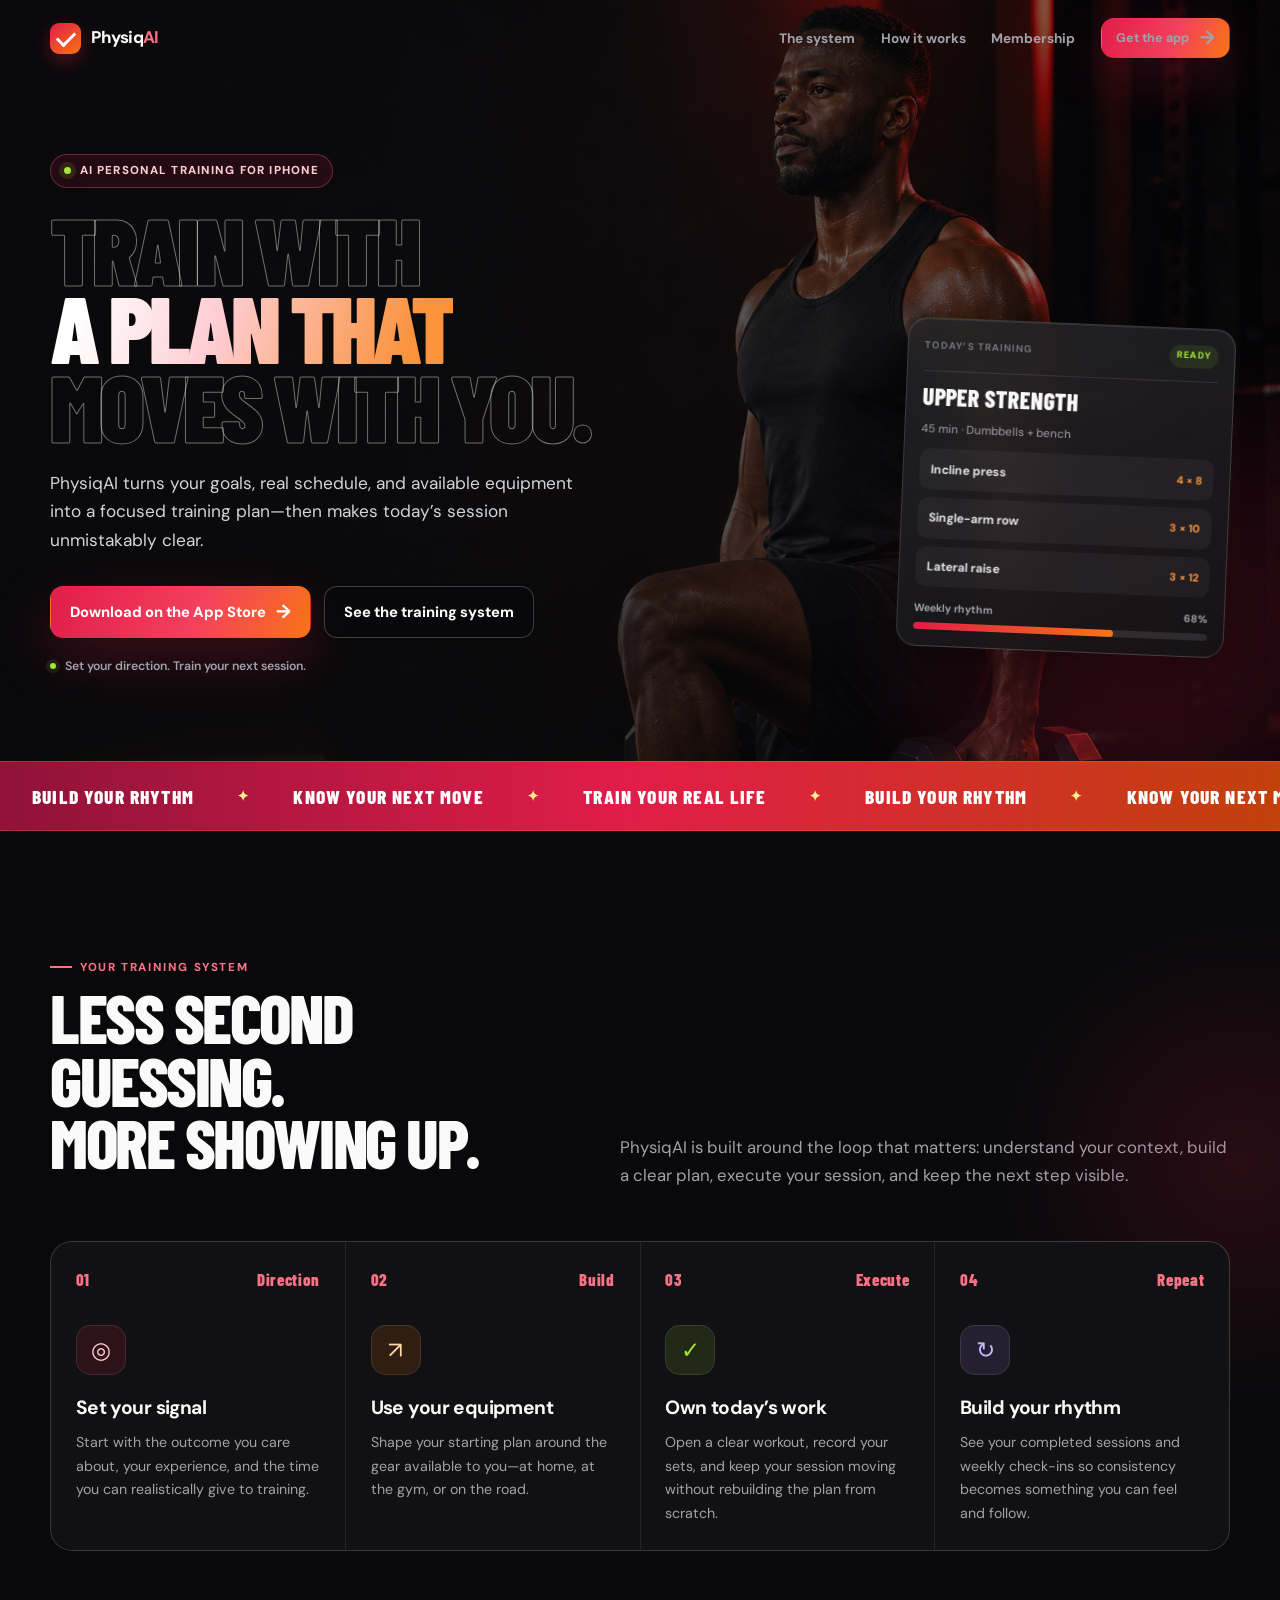
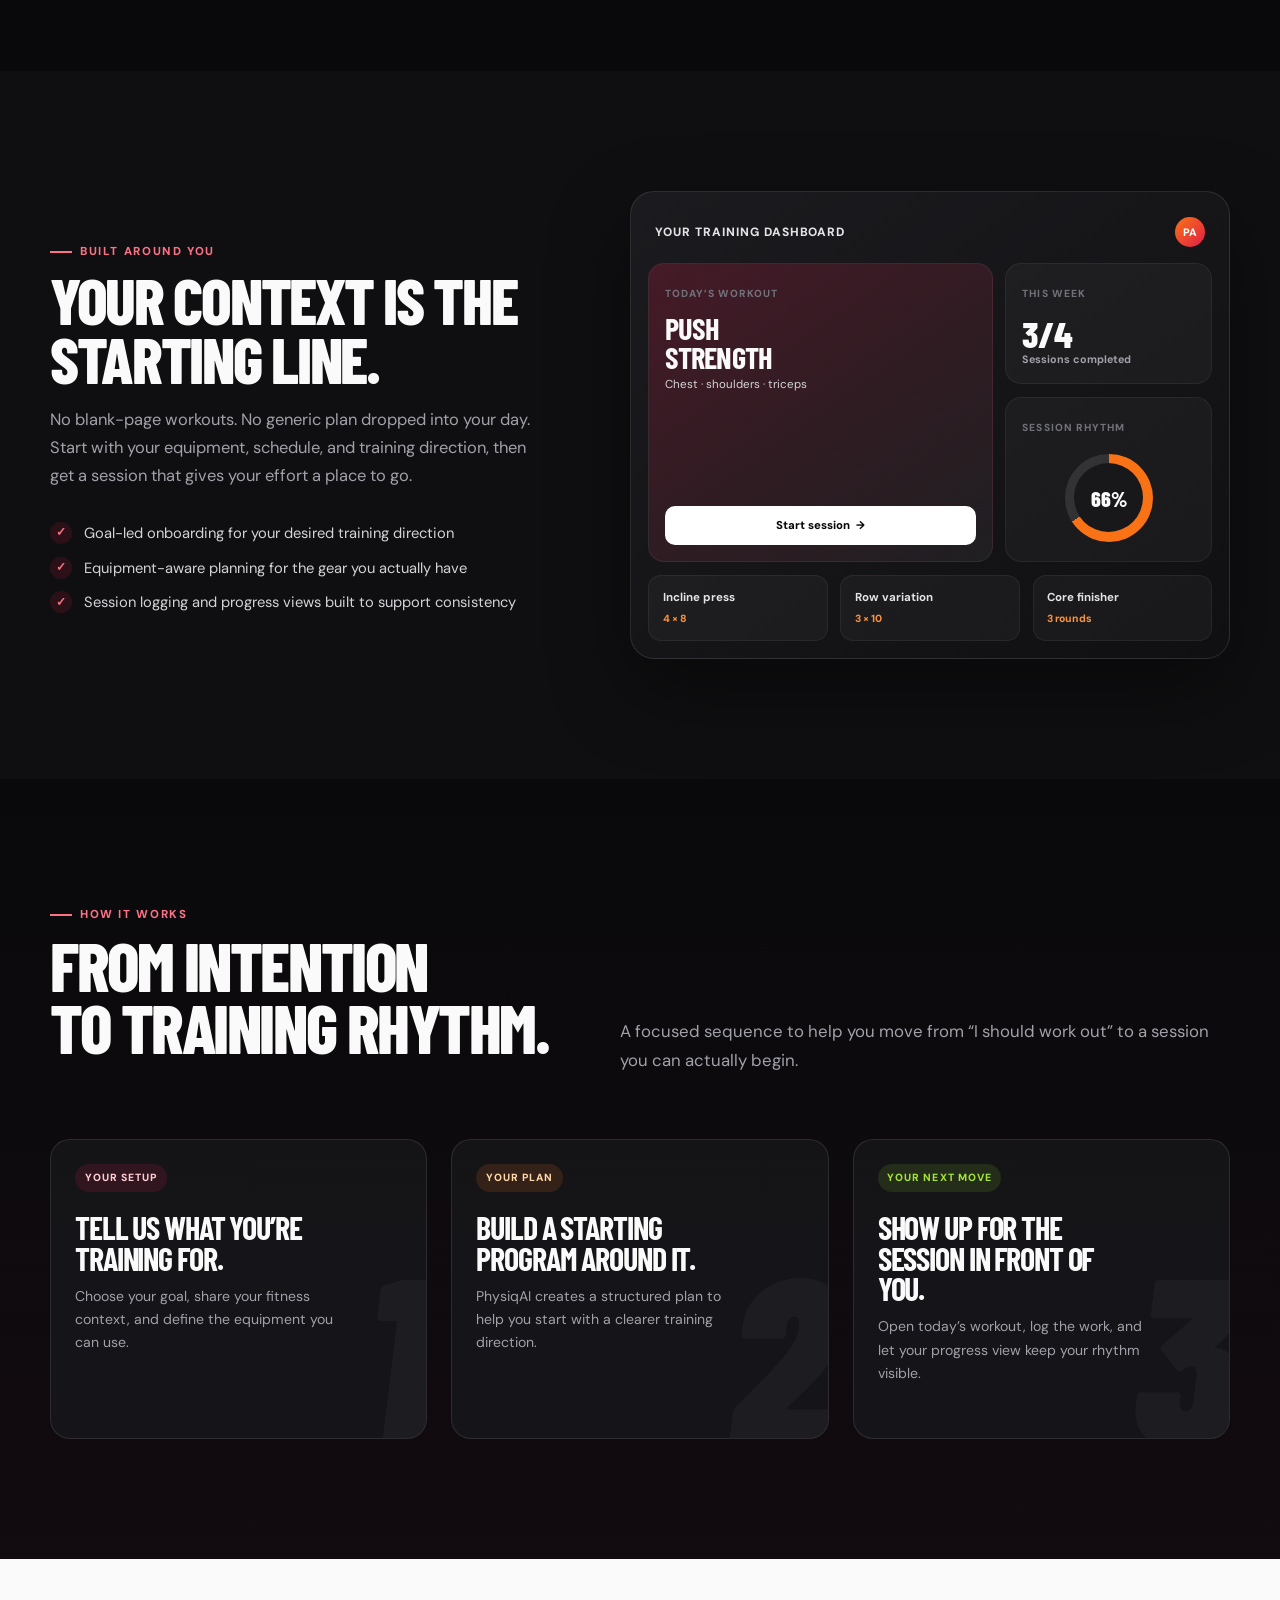
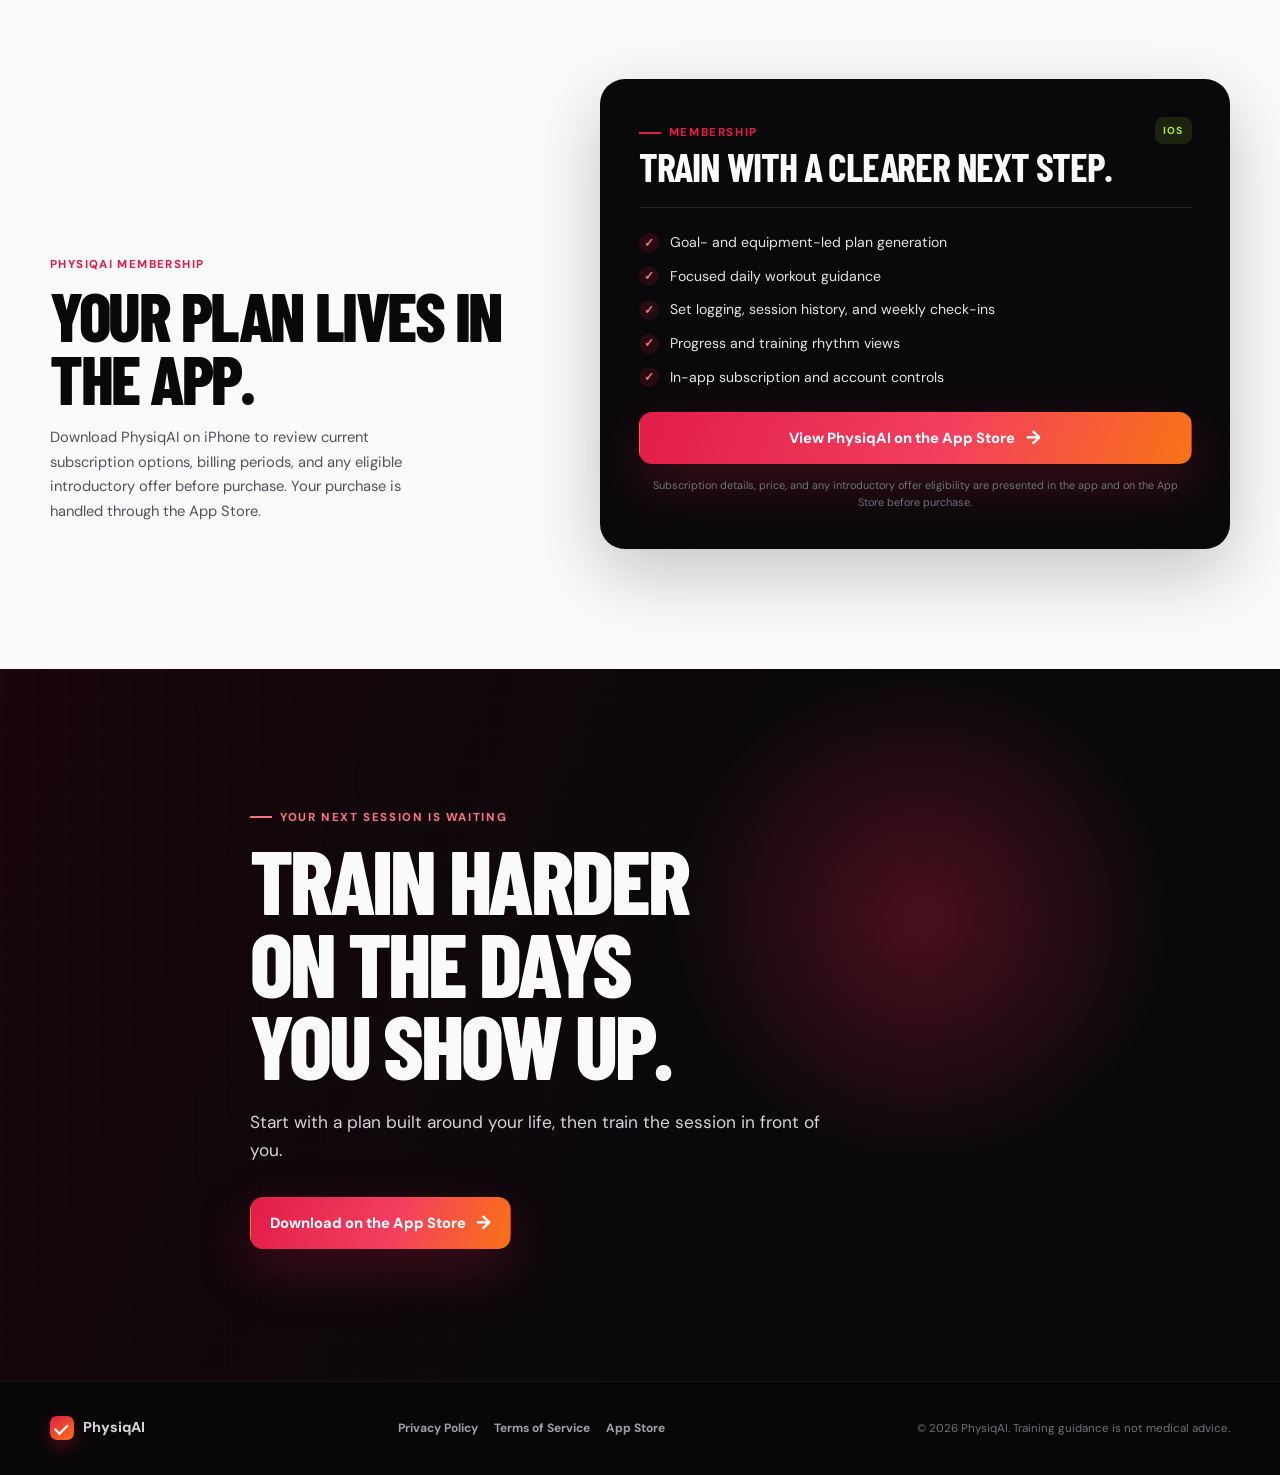
==== commit 36299d54: "feat(web): update hero athlete visual" ====
--- a/index.html
+++ b/index.html
@@ -13,13 +13,13 @@
   <meta property="og:site_name" content="PhysiqAI" />
   <meta property="og:title" content="PhysiqAI — Train with a plan that moves with you" />
   <meta property="og:description" content="Goal-led workout plans built around your schedule and equipment. Available on iPhone." />
-  <meta property="og:image" content="https://www.physiqai.io/assets/hero-training.jpg" />
+  <meta property="og:image" content="https://www.physiqai.io/assets/hero-training-male.png" />
   <meta property="og:url" content="https://www.physiqai.io/" />
   <meta property="og:type" content="website" />
   <meta name="twitter:card" content="summary_large_image" />
   <meta name="twitter:title" content="PhysiqAI — Train with a plan that moves with you" />
   <meta name="twitter:description" content="Goal-led workout plans built around your schedule and equipment. Available on iPhone." />
-  <meta name="twitter:image" content="https://www.physiqai.io/assets/hero-training.jpg" />
+  <meta name="twitter:image" content="https://www.physiqai.io/assets/hero-training-male.png" />
   <title>PhysiqAI — AI Personal Training for iPhone</title>
   <link rel="preconnect" href="https://fonts.googleapis.com" />
   <link rel="preconnect" href="https://fonts.gstatic.com" crossorigin />
@@ -250,7 +250,7 @@
 
   <main id="main">
     <section class="hero" aria-labelledby="hero-title">
-      <img class="hero-photo" src="/assets/hero-training.jpg" alt="Athlete performing a dumbbell lunge in a dark training studio" />
+      <img class="hero-photo" src="/assets/hero-training-male.png" alt="Muscular Black male athlete performing a dumbbell lunge in a dark training studio" />
       <div class="shell hero-grid">
         <div class="hero-copy">
           <div class="hero-kicker"><span class="pulse" aria-hidden="true"></span> AI personal training for iPhone</div>
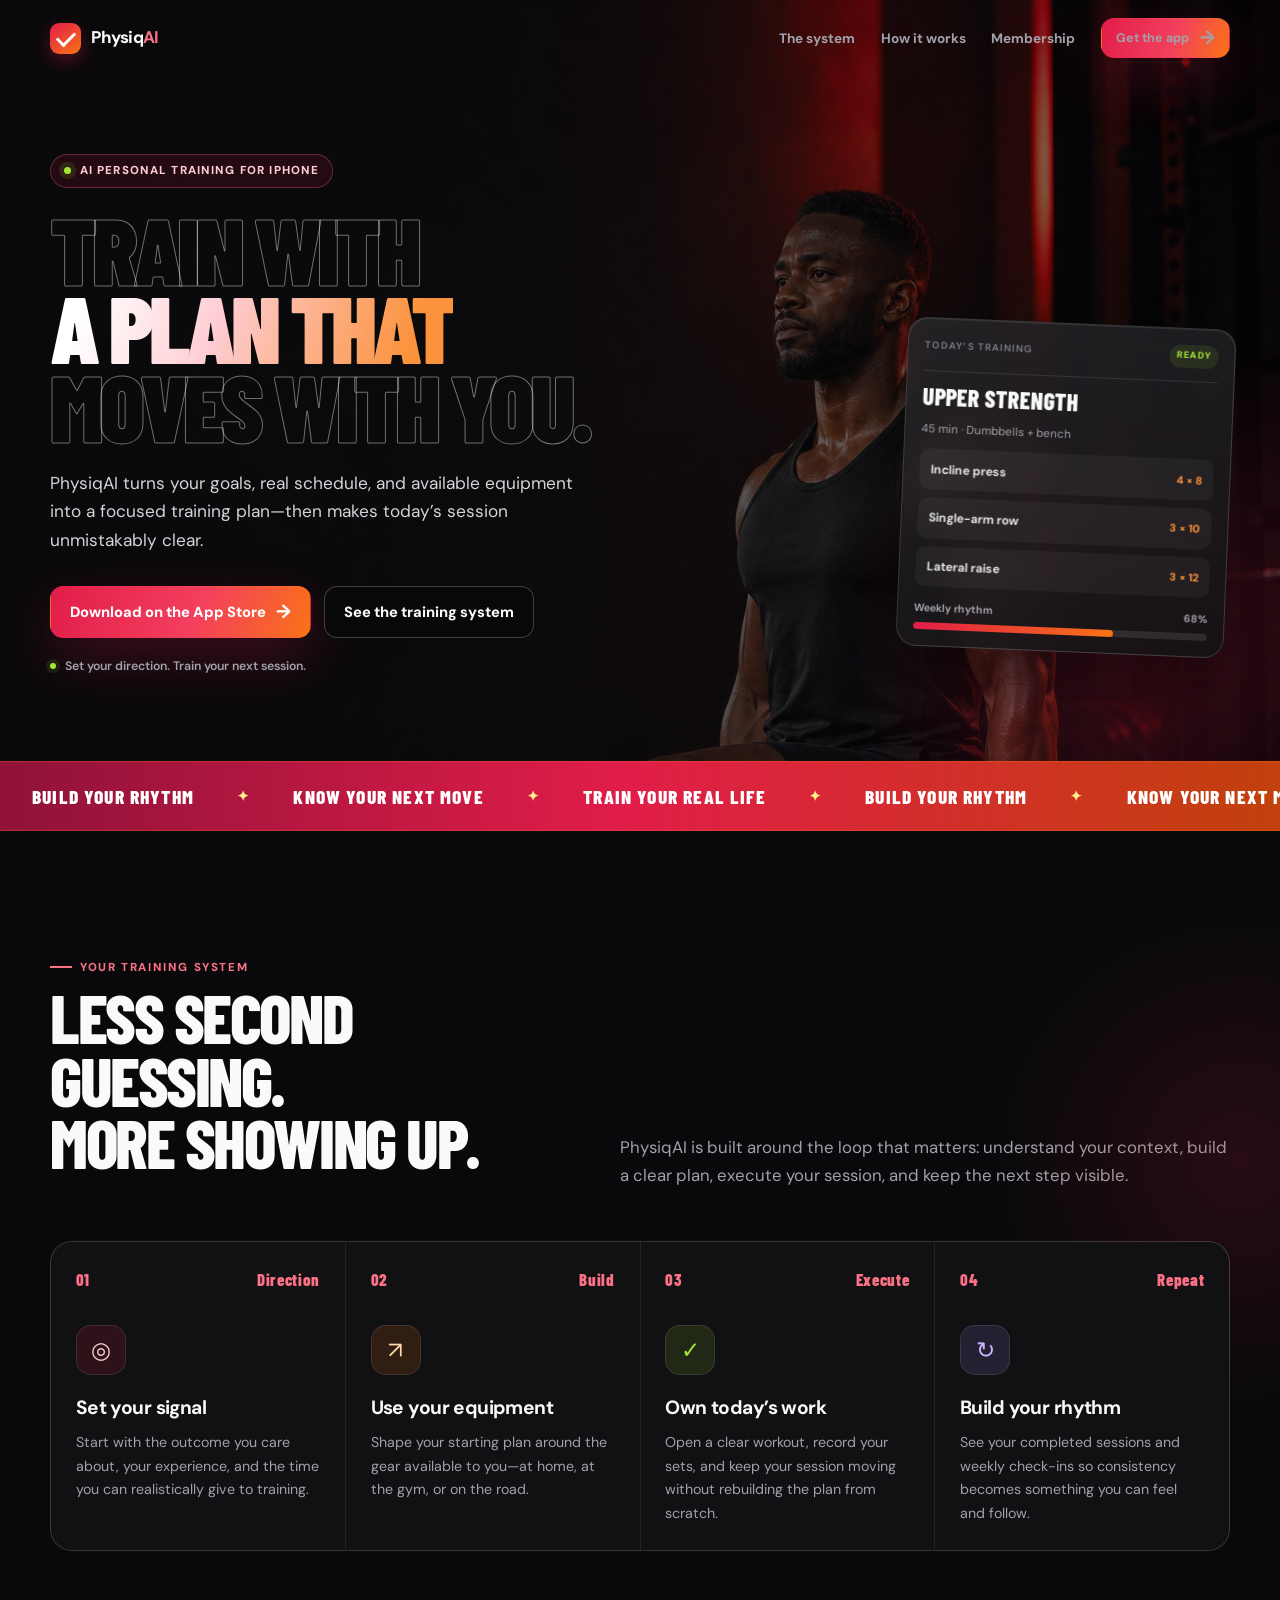
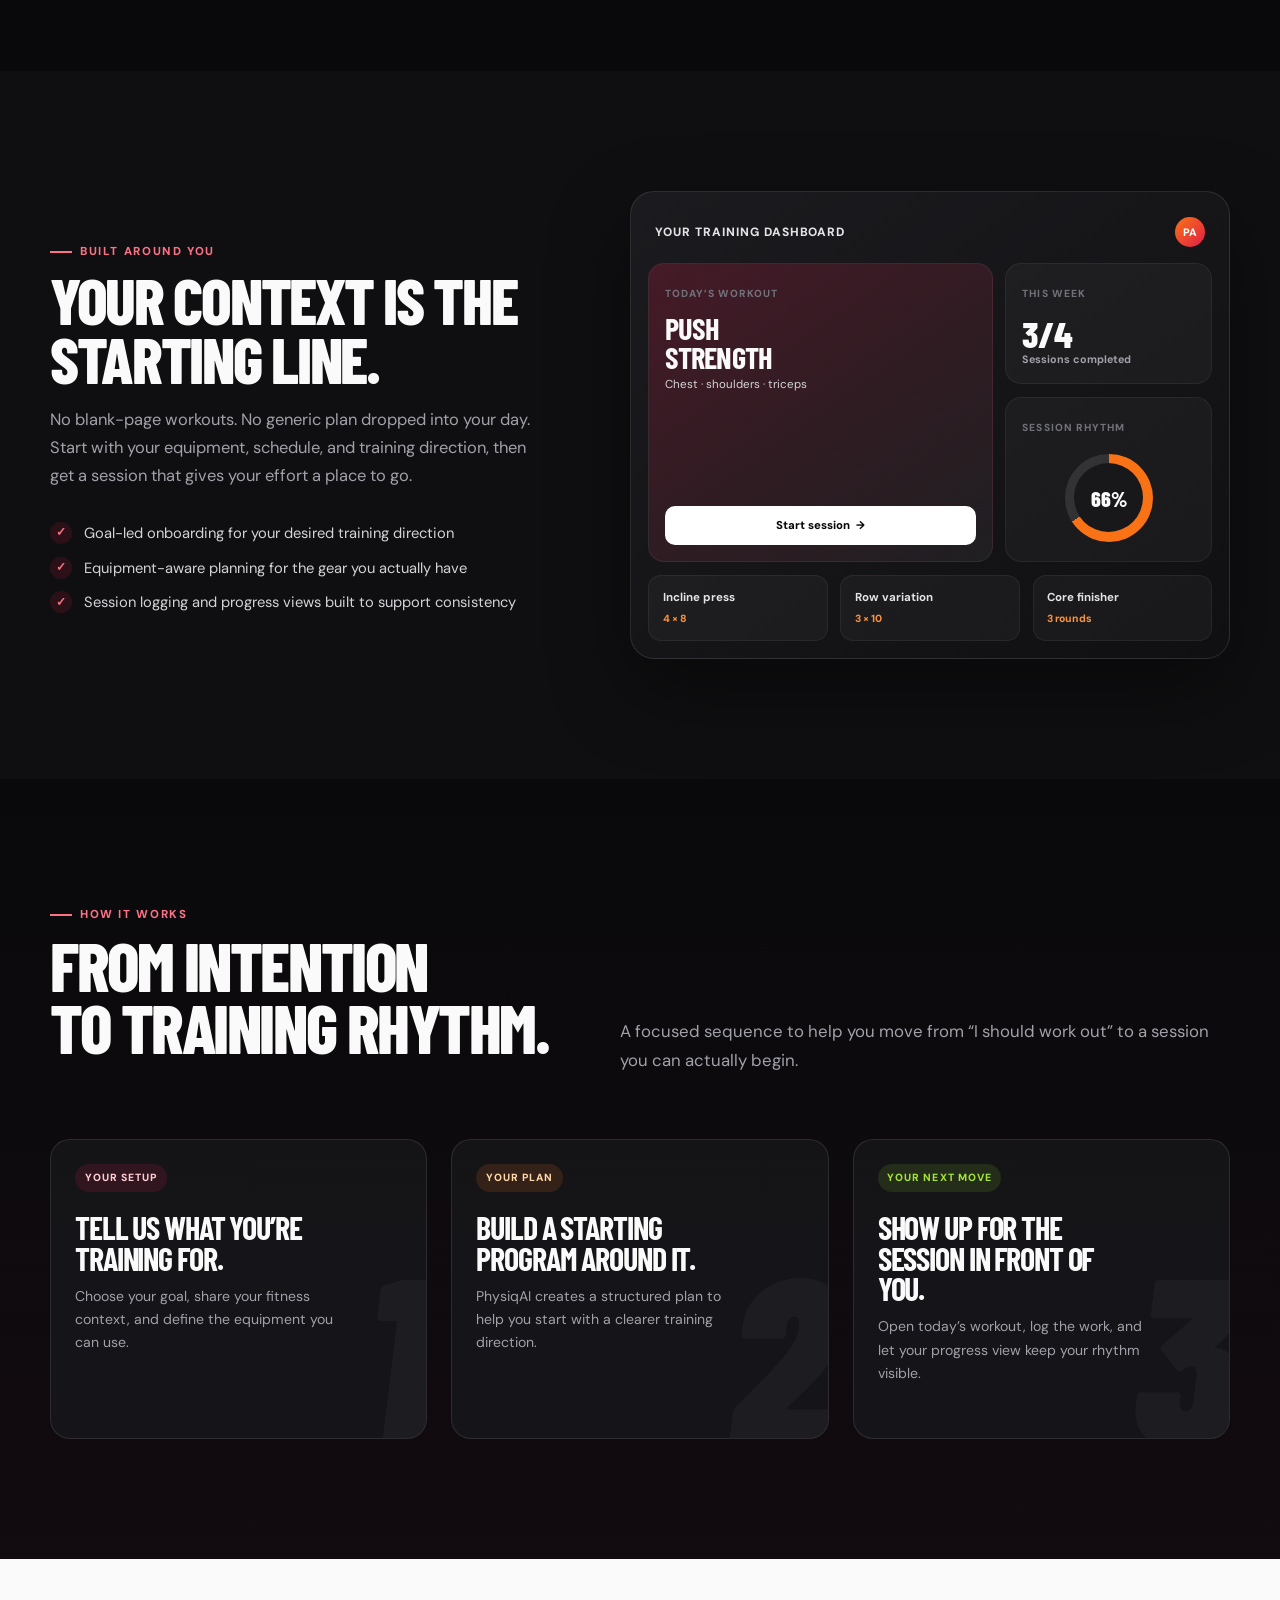
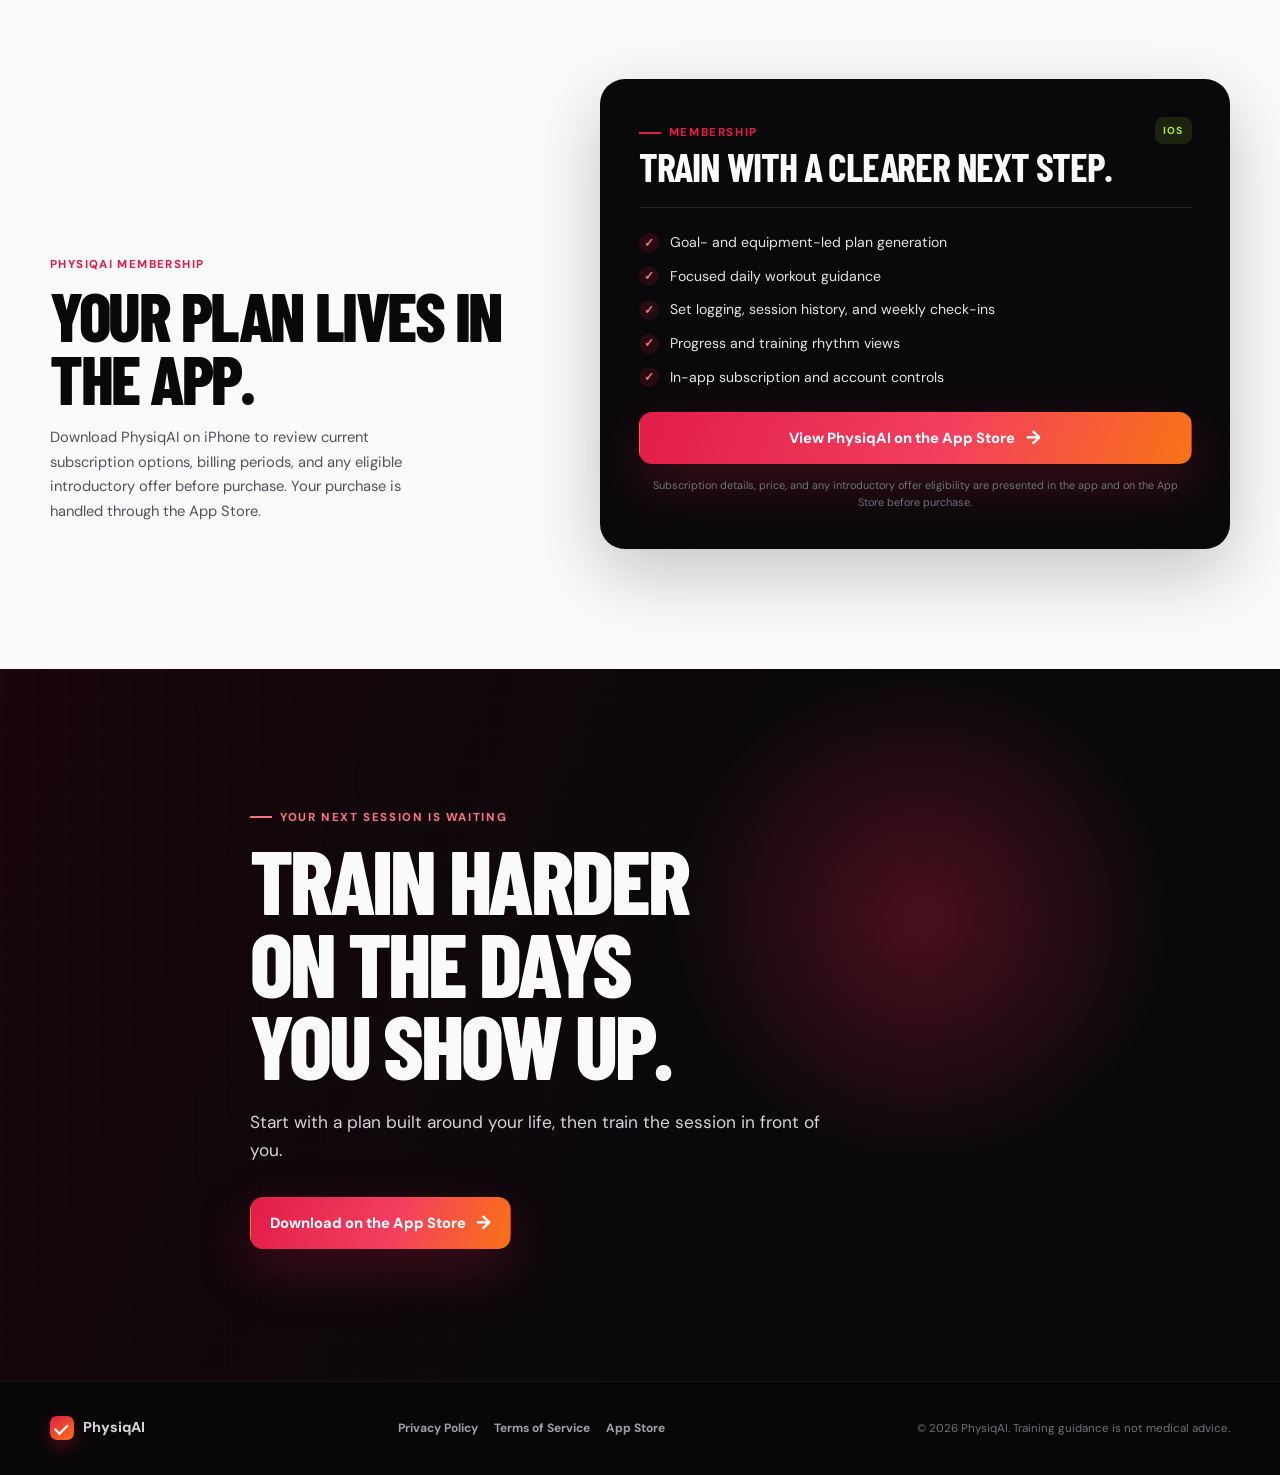
==== commit fb08c928: "fix(web): reveal hero athlete in desktop crop" ====
--- a/index.html
+++ b/index.html
@@ -95,7 +95,7 @@
     .hero { position: relative; min-height: 760px; padding: 154px 0 74px; isolation: isolate; display: flex; align-items: center; overflow: hidden; }
     .hero::before { content: ""; position: absolute; inset: 0; z-index: -3; background: linear-gradient(90deg, var(--ink) 0%, rgba(9,9,11,.94) 30%, rgba(9,9,11,.62) 59%, rgba(9,9,11,.32) 100%); }
     .hero::after { content: ""; position: absolute; inset: auto -15% -26% auto; width: 660px; height: 660px; z-index: -2; border-radius: 50%; background: radial-gradient(circle, rgba(225,29,72,.25), rgba(225,29,72,0) 65%); filter: blur(10px); }
-    .hero-photo { position: absolute; z-index: -4; inset: 0; width: 100%; height: 100%; object-fit: cover; object-position: center 52%; opacity: .9; }
+    .hero-photo { position: absolute; z-index: -4; inset: 0; width: 100%; height: 100%; object-fit: cover; object-position: center 30%; opacity: .9; }
     .hero-grid { display: grid; grid-template-columns: minmax(0, .98fr) minmax(330px, .72fr); align-items: center; gap: 3rem; }
     .hero-copy { max-width: 660px; }
     .hero-kicker { display: inline-flex; align-items: center; gap: .55rem; padding: .46rem .8rem; margin-bottom: 1.3rem; background: rgba(225,29,72,.12); border: 1px solid rgba(251,113,133,.3); border-radius: 999px; color: #fecdd3; font-size: .72rem; font-weight: 800; letter-spacing: .1em; text-transform: uppercase; }
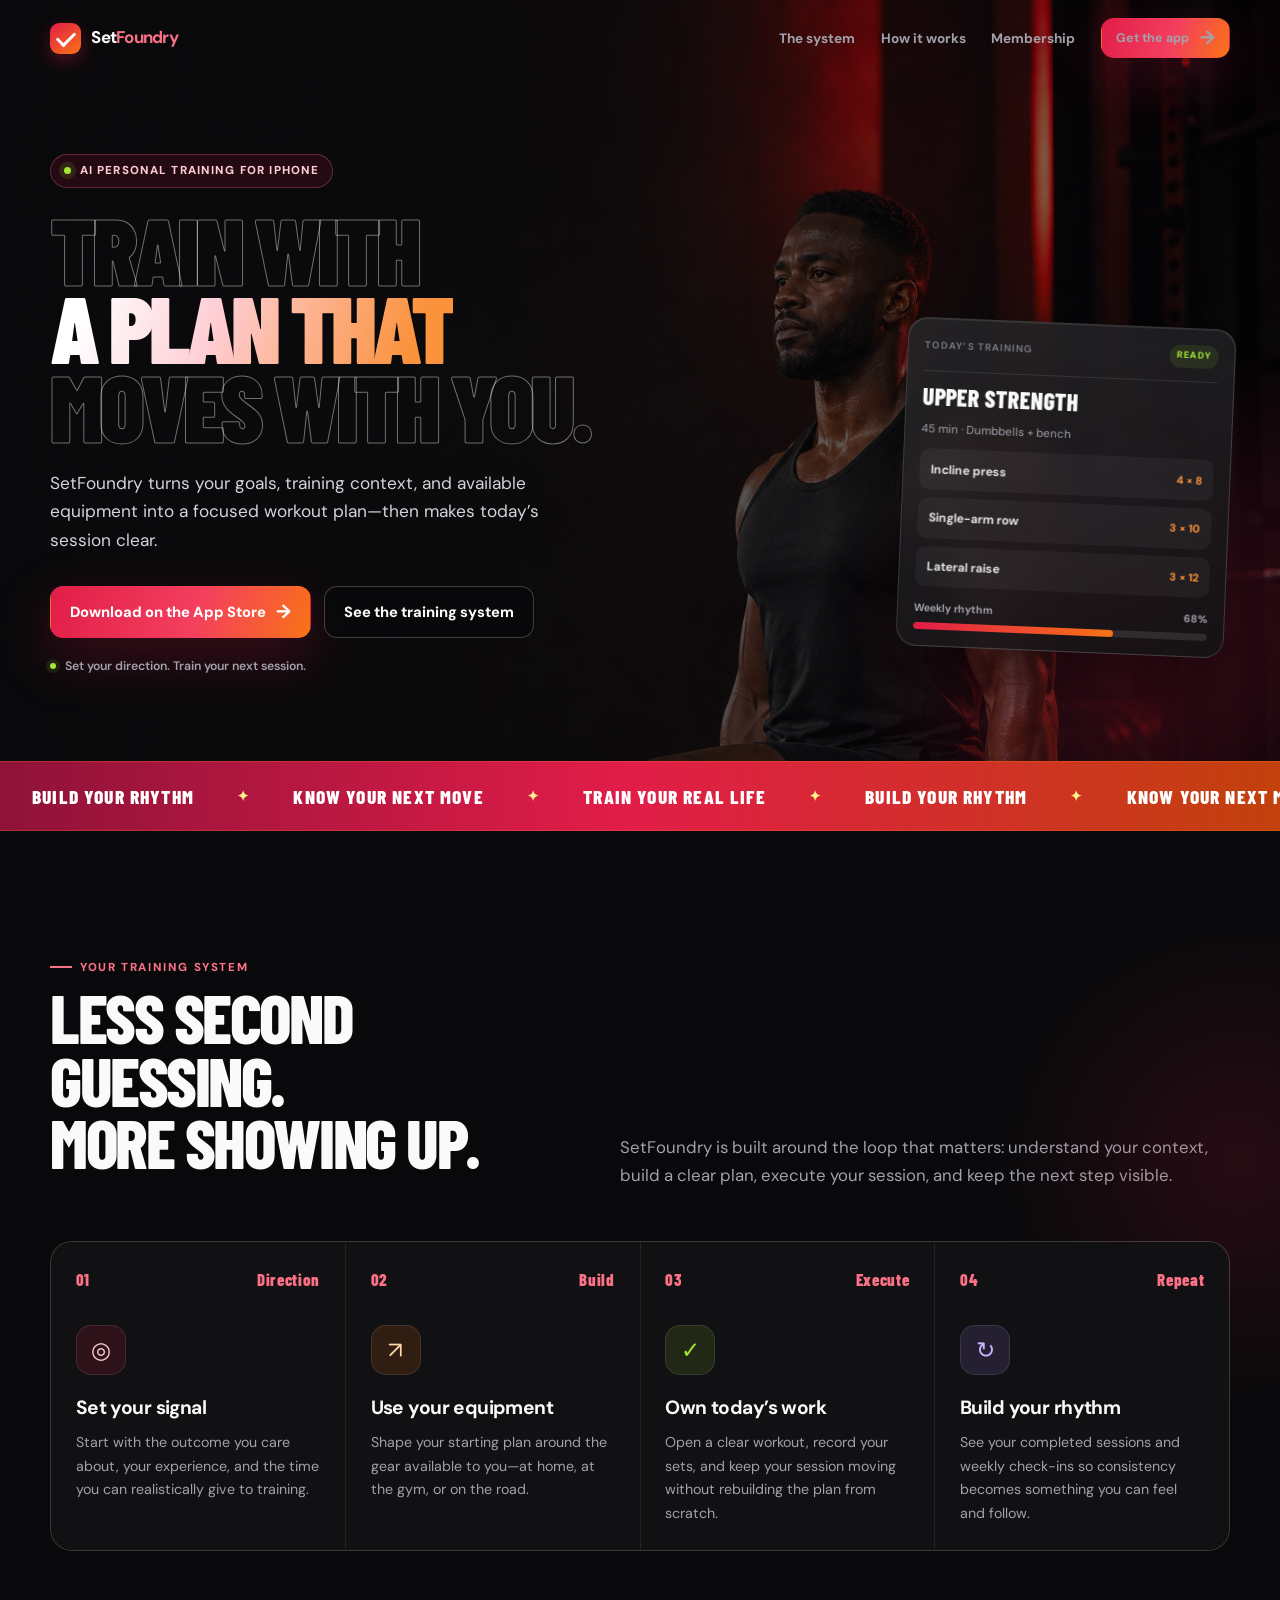
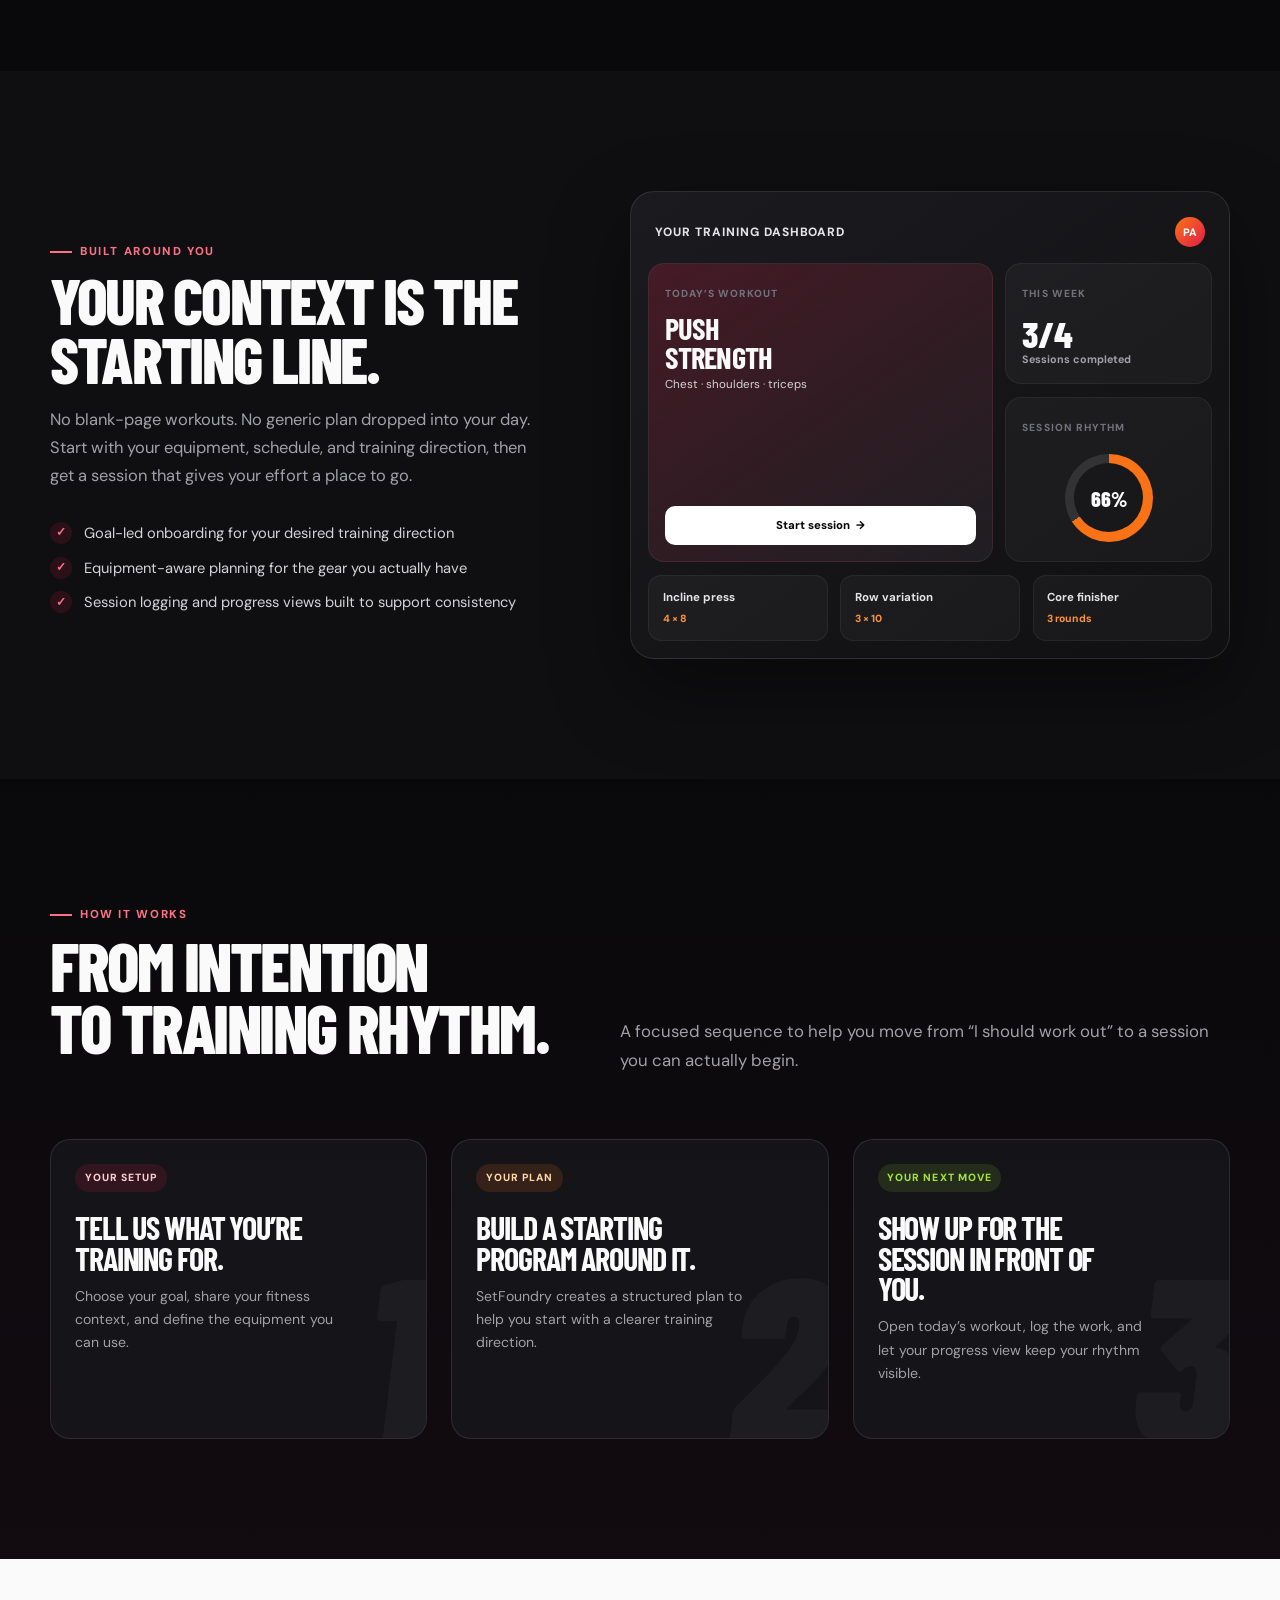
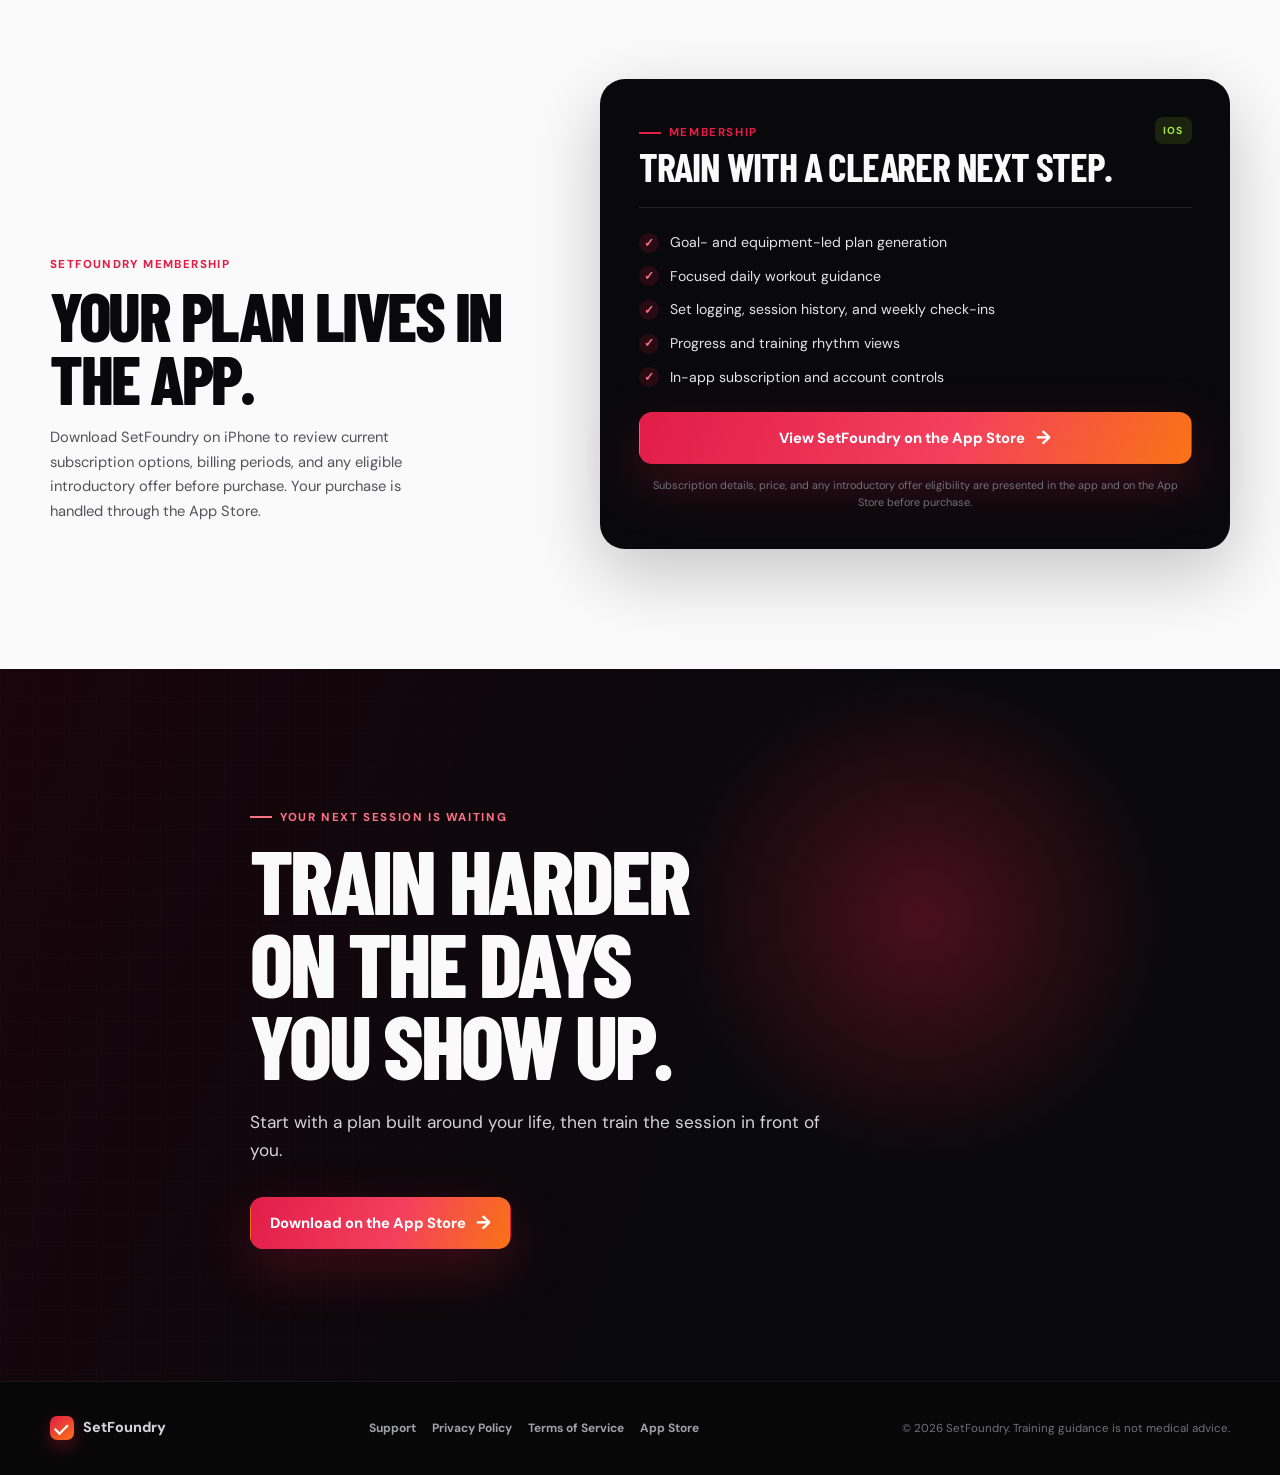
==== commit d185248e: "site: publish SetFoundry brand and accurate legal guidance" ====
--- a/index.html
+++ b/index.html
@@ -5,22 +5,22 @@
   <meta name="viewport" content="width=device-width, initial-scale=1.0, maximum-scale=5" />
   <meta name="theme-color" content="#09090b" />
   <meta name="robots" content="index, follow, max-snippet:-1, max-image-preview:large, max-video-preview:-1" />
-  <meta name="author" content="PhysiqAI" />
-  <meta name="description" content="PhysiqAI is a vibrant AI personal training app for iPhone. Build goal-led workout plans around your schedule and available equipment, then follow a clear session today." />
+  <meta name="author" content="SetFoundry" />
+  <meta name="description" content="SetFoundry is an AI-assisted workout planning and training log app for iPhone. Build goal- and equipment-aware plans, follow sessions, and record your work." />
   <meta name="keywords" content="AI personal trainer app, custom workout plan, workout tracker, gym workout app, home workout plan, fitness planning app" />
   <link rel="canonical" href="https://www.physiqai.io/" />
   <meta name="apple-itunes-app" content="app-id=6777447224" />
-  <meta property="og:site_name" content="PhysiqAI" />
-  <meta property="og:title" content="PhysiqAI — Train with a plan that moves with you" />
+  <meta property="og:site_name" content="SetFoundry" />
+  <meta property="og:title" content="SetFoundry — Train with a plan that moves with you" />
   <meta property="og:description" content="Goal-led workout plans built around your schedule and equipment. Available on iPhone." />
   <meta property="og:image" content="https://www.physiqai.io/assets/hero-training-male.png" />
   <meta property="og:url" content="https://www.physiqai.io/" />
   <meta property="og:type" content="website" />
   <meta name="twitter:card" content="summary_large_image" />
-  <meta name="twitter:title" content="PhysiqAI — Train with a plan that moves with you" />
+  <meta name="twitter:title" content="SetFoundry — Train with a plan that moves with you" />
   <meta name="twitter:description" content="Goal-led workout plans built around your schedule and equipment. Available on iPhone." />
   <meta name="twitter:image" content="https://www.physiqai.io/assets/hero-training-male.png" />
-  <title>PhysiqAI — AI Personal Training for iPhone</title>
+  <title>SetFoundry — AI Personal Training for iPhone</title>
   <link rel="preconnect" href="https://fonts.googleapis.com" />
   <link rel="preconnect" href="https://fonts.gstatic.com" crossorigin />
   <link href="https://fonts.googleapis.com/css2?family=Barlow+Condensed:ital,wght@0,600;0,700;0,800;0,900;1,700;1,800&family=DM+Sans:wght@400;500;600;700&display=swap" rel="stylesheet" />
@@ -28,12 +28,12 @@
   {
     "@context": "https://schema.org",
     "@type": "MobileApplication",
-    "name": "PhysiqAI: AI Personal Trainer",
-    "description": "PhysiqAI provides goal-led workout plans built around a customer’s schedule and available equipment.",
+    "name": "SetFoundry: AI Personal Trainer",
+    "description": "SetFoundry provides goal- and equipment-aware workout plans, guided sessions, and training logs.",
     "operatingSystem": "iOS",
     "applicationCategory": "HealthApplication",
     "url": "https://www.physiqai.io/",
-    "downloadUrl": "https://apps.apple.com/us/app/physiqai-ai-personal-trainer/id6777447224"
+    "downloadUrl": "https://apps.apple.com/app/id6777447224"
   }
   </script>
   <style>
@@ -236,13 +236,13 @@
   <a class="skip" href="#main">Skip to main content</a>
   <header class="site-nav" id="site-nav">
     <div class="shell nav-inner">
-      <a class="brand" href="/" aria-label="PhysiqAI home"><span class="brand-mark" aria-hidden="true"></span><span class="brand-name">Physiq<b>AI</b></span></a>
+      <a class="brand" href="/" aria-label="SetFoundry home"><span class="brand-mark" aria-hidden="true"></span><span class="brand-name">Set<b>Foundry</b></span></a>
       <nav aria-label="Main navigation">
         <ul class="nav-links">
           <li><a href="#system">The system</a></li>
           <li><a href="#how-it-works">How it works</a></li>
           <li><a href="#membership">Membership</a></li>
-          <li><a class="button button-primary" href="https://apps.apple.com/us/app/physiqai-ai-personal-trainer/id6777447224" aria-label="Download PhysiqAI on the App Store">Get the app <span class="button-arrow" aria-hidden="true">→</span></a></li>
+          <li><a class="button button-primary" href="https://apps.apple.com/app/id6777447224" aria-label="Download SetFoundry on the App Store">Get the app <span class="button-arrow" aria-hidden="true">→</span></a></li>
         </ul>
       </nav>
     </div>
@@ -255,14 +255,14 @@
         <div class="hero-copy">
           <div class="hero-kicker"><span class="pulse" aria-hidden="true"></span> AI personal training for iPhone</div>
           <h1 id="hero-title"><span class="heat">TRAIN WITH</span><span class="charge">A PLAN THAT</span><span class="heat">MOVES WITH YOU.</span></h1>
-          <p class="hero-sub">PhysiqAI turns your goals, real schedule, and available equipment into a focused training plan—then makes today’s session unmistakably clear.</p>
+          <p class="hero-sub">SetFoundry turns your goals, training context, and available equipment into a focused workout plan—then makes today’s session clear.</p>
           <div class="hero-actions">
-            <a class="button button-primary" href="https://apps.apple.com/us/app/physiqai-ai-personal-trainer/id6777447224">Download on the App Store <span class="button-arrow" aria-hidden="true">→</span></a>
+            <a class="button button-primary" href="https://apps.apple.com/app/id6777447224">Download on the App Store <span class="button-arrow" aria-hidden="true">→</span></a>
             <a class="button button-dark" href="#how-it-works">See the training system</a>
           </div>
           <p class="hero-note">Set your direction. Train your next session.</p>
         </div>
-        <aside class="hero-side" aria-label="Example PhysiqAI workout overview">
+        <aside class="hero-side" aria-label="Example SetFoundry workout overview">
           <div class="float-card">
             <div class="float-head"><span class="float-overline">Today’s training</span><span class="live-chip">Ready</span></div>
             <p class="float-title">Upper strength</p>
@@ -280,7 +280,7 @@
 
     <section class="system" id="system" aria-labelledby="system-title">
       <div class="shell">
-        <div class="section-head"><div><span class="eyebrow">Your training system</span><h2 class="display" id="system-title">Less second guessing.<br>More showing up.</h2></div><p class="section-lead">PhysiqAI is built around the loop that matters: understand your context, build a clear plan, execute your session, and keep the next step visible.</p></div>
+        <div class="section-head"><div><span class="eyebrow">Your training system</span><h2 class="display" id="system-title">Less second guessing.<br>More showing up.</h2></div><p class="section-lead">SetFoundry is built around the loop that matters: understand your context, build a clear plan, execute your session, and keep the next step visible.</p></div>
         <div class="system-grid">
           <article class="system-card"><div class="system-index"><span>01</span><span>Direction</span></div><div class="system-icon" aria-hidden="true">◎</div><h3>Set your signal</h3><p>Start with the outcome you care about, your experience, and the time you can realistically give to training.</p></article>
           <article class="system-card"><div class="system-index"><span>02</span><span>Build</span></div><div class="system-icon" aria-hidden="true">↗</div><h3>Use your equipment</h3><p>Shape your starting plan around the gear available to you—at home, at the gym, or on the road.</p></article>
@@ -293,7 +293,7 @@
     <section class="feature-split" aria-labelledby="context-title">
       <div class="shell feature-grid">
         <div class="feature-copy"><span class="eyebrow">Built around you</span><h2 class="display" id="context-title">Your context is the starting line.</h2><p>No blank-page workouts. No generic plan dropped into your day. Start with your equipment, schedule, and training direction, then get a session that gives your effort a place to go.</p><ul class="proof-list"><li><b>✓</b><span>Goal-led onboarding for your desired training direction</span></li><li><b>✓</b><span>Equipment-aware planning for the gear you actually have</span></li><li><b>✓</b><span>Session logging and progress views built to support consistency</span></li></ul></div>
-        <div class="dashboard" aria-label="Illustrative PhysiqAI dashboard">
+        <div class="dashboard" aria-label="Illustrative SetFoundry dashboard">
           <div class="dash-top"><span class="dash-title">Your training dashboard</span><span class="dash-avatar">PA</span></div>
           <div class="dash-main"><div class="dash-card dash-session"><div><span class="dash-label">Today’s workout</span><h3>Push<br>Strength</h3><p>Chest · shoulders · triceps</p></div><div class="dash-start">Start session&nbsp; →</div></div><div><div class="dash-card"><span class="dash-label">This week</span><div class="metric">3/4<small>Sessions completed</small></div></div><div class="dash-card" style="margin-top:.8rem"><span class="dash-label">Session rhythm</span><div class="rings"><div class="ring"></div></div></div></div></div>
           <div class="dash-bottom"><div class="mini-ex"><strong>Incline press</strong><span>4 × 8</span></div><div class="mini-ex"><strong>Row variation</strong><span>3 × 10</span></div><div class="mini-ex"><strong>Core finisher</strong><span>3 rounds</span></div></div>
@@ -302,17 +302,17 @@
     </section>
 
     <section class="process" id="how-it-works" aria-labelledby="how-title">
-      <div class="shell"><div class="section-head"><div><span class="eyebrow">How it works</span><h2 class="display" id="how-title">From intention<br>to training rhythm.</h2></div><p class="section-lead">A focused sequence to help you move from “I should work out” to a session you can actually begin.</p></div><div class="process-grid"><article class="step-card" data-step="1"><span class="step-pill">Your setup</span><h3>Tell us what you’re training for.</h3><p>Choose your goal, share your fitness context, and define the equipment you can use.</p></article><article class="step-card" data-step="2"><span class="step-pill">Your plan</span><h3>Build a starting program around it.</h3><p>PhysiqAI creates a structured plan to help you start with a clearer training direction.</p></article><article class="step-card" data-step="3"><span class="step-pill">Your next move</span><h3>Show up for the session in front of you.</h3><p>Open today’s workout, log the work, and let your progress view keep your rhythm visible.</p></article></div></div>
+      <div class="shell"><div class="section-head"><div><span class="eyebrow">How it works</span><h2 class="display" id="how-title">From intention<br>to training rhythm.</h2></div><p class="section-lead">A focused sequence to help you move from “I should work out” to a session you can actually begin.</p></div><div class="process-grid"><article class="step-card" data-step="1"><span class="step-pill">Your setup</span><h3>Tell us what you’re training for.</h3><p>Choose your goal, share your fitness context, and define the equipment you can use.</p></article><article class="step-card" data-step="2"><span class="step-pill">Your plan</span><h3>Build a starting program around it.</h3><p>SetFoundry creates a structured plan to help you start with a clearer training direction.</p></article><article class="step-card" data-step="3"><span class="step-pill">Your next move</span><h3>Show up for the session in front of you.</h3><p>Open today’s workout, log the work, and let your progress view keep your rhythm visible.</p></article></div></div>
     </section>
 
     <section class="membership" id="membership" aria-labelledby="membership-title">
-      <div class="shell membership-grid"><div class="membership-note"><span class="mini-label">PhysiqAI membership</span><h2 class="display" id="membership-title">Your plan lives in the app.</h2><p>Download PhysiqAI on iPhone to review current subscription options, billing periods, and any eligible introductory offer before purchase. Your purchase is handled through the App Store.</p></div><div class="membership-card"><div class="membership-card-top"><div><span class="eyebrow">Membership</span><h3>Train with a clearer next step.</h3></div><span class="available">iOS</span></div><ul class="membership-list"><li>Goal- and equipment-led plan generation</li><li>Focused daily workout guidance</li><li>Set logging, session history, and weekly check-ins</li><li>Progress and training rhythm views</li><li>In-app subscription and account controls</li></ul><a class="button button-primary" href="https://apps.apple.com/us/app/physiqai-ai-personal-trainer/id6777447224">View PhysiqAI on the App Store <span class="button-arrow" aria-hidden="true">→</span></a><p class="fine-print">Subscription details, price, and any introductory offer eligibility are presented in the app and on the App Store before purchase.</p></div></div>
-    </section>
-
-    <section class="final-cta" aria-labelledby="final-title"><div class="shell final-inner"><span class="eyebrow">Your next session is waiting</span><h2 class="display" id="final-title">TRAIN HARDER<br>ON THE DAYS<br>YOU SHOW UP.</h2><p>Start with a plan built around your life, then train the session in front of you.</p><a class="button button-primary" href="https://apps.apple.com/us/app/physiqai-ai-personal-trainer/id6777447224">Download on the App Store <span class="button-arrow" aria-hidden="true">→</span></a></div></section>
+      <div class="shell membership-grid"><div class="membership-note"><span class="mini-label">SetFoundry membership</span><h2 class="display" id="membership-title">Your plan lives in the app.</h2><p>Download SetFoundry on iPhone to review current subscription options, billing periods, and any eligible introductory offer before purchase. Your purchase is handled through the App Store.</p></div><div class="membership-card"><div class="membership-card-top"><div><span class="eyebrow">Membership</span><h3>Train with a clearer next step.</h3></div><span class="available">iOS</span></div><ul class="membership-list"><li>Goal- and equipment-led plan generation</li><li>Focused daily workout guidance</li><li>Set logging, session history, and weekly check-ins</li><li>Progress and training rhythm views</li><li>In-app subscription and account controls</li></ul><a class="button button-primary" href="https://apps.apple.com/app/id6777447224">View SetFoundry on the App Store <span class="button-arrow" aria-hidden="true">→</span></a><p class="fine-print">Subscription details, price, and any introductory offer eligibility are presented in the app and on the App Store before purchase.</p></div></div>
+    </section>
+
+    <section class="final-cta" aria-labelledby="final-title"><div class="shell final-inner"><span class="eyebrow">Your next session is waiting</span><h2 class="display" id="final-title">TRAIN HARDER<br>ON THE DAYS<br>YOU SHOW UP.</h2><p>Start with a plan built around your life, then train the session in front of you.</p><a class="button button-primary" href="https://apps.apple.com/app/id6777447224">Download on the App Store <span class="button-arrow" aria-hidden="true">→</span></a></div></section>
   </main>
 
-  <footer><div class="shell footer-inner"><a class="footer-brand" href="/" aria-label="PhysiqAI home"><span class="brand-mark" aria-hidden="true"></span>PhysiqAI</a><div class="footer-links"><a href="/privacy.html">Privacy Policy</a><a href="/terms.html">Terms of Service</a><a href="https://apps.apple.com/us/app/physiqai-ai-personal-trainer/id6777447224">App Store</a></div><span class="footer-copy">© 2026 PhysiqAI. Training guidance is not medical advice.</span></div></footer>
+  <footer><div class="shell footer-inner"><a class="footer-brand" href="/" aria-label="SetFoundry home"><span class="brand-mark" aria-hidden="true"></span>SetFoundry</a><div class="footer-links"><a href="/support">Support</a><a href="/privacy">Privacy Policy</a><a href="/terms">Terms of Service</a><a href="https://apps.apple.com/app/id6777447224">App Store</a></div><span class="footer-copy">© 2026 SetFoundry. Training guidance is not medical advice.</span></div></footer>
   <script>
     const nav = document.getElementById('site-nav');
     const setNav = () => nav.dataset.stuck = window.scrollY > 12 ? 'true' : 'false';
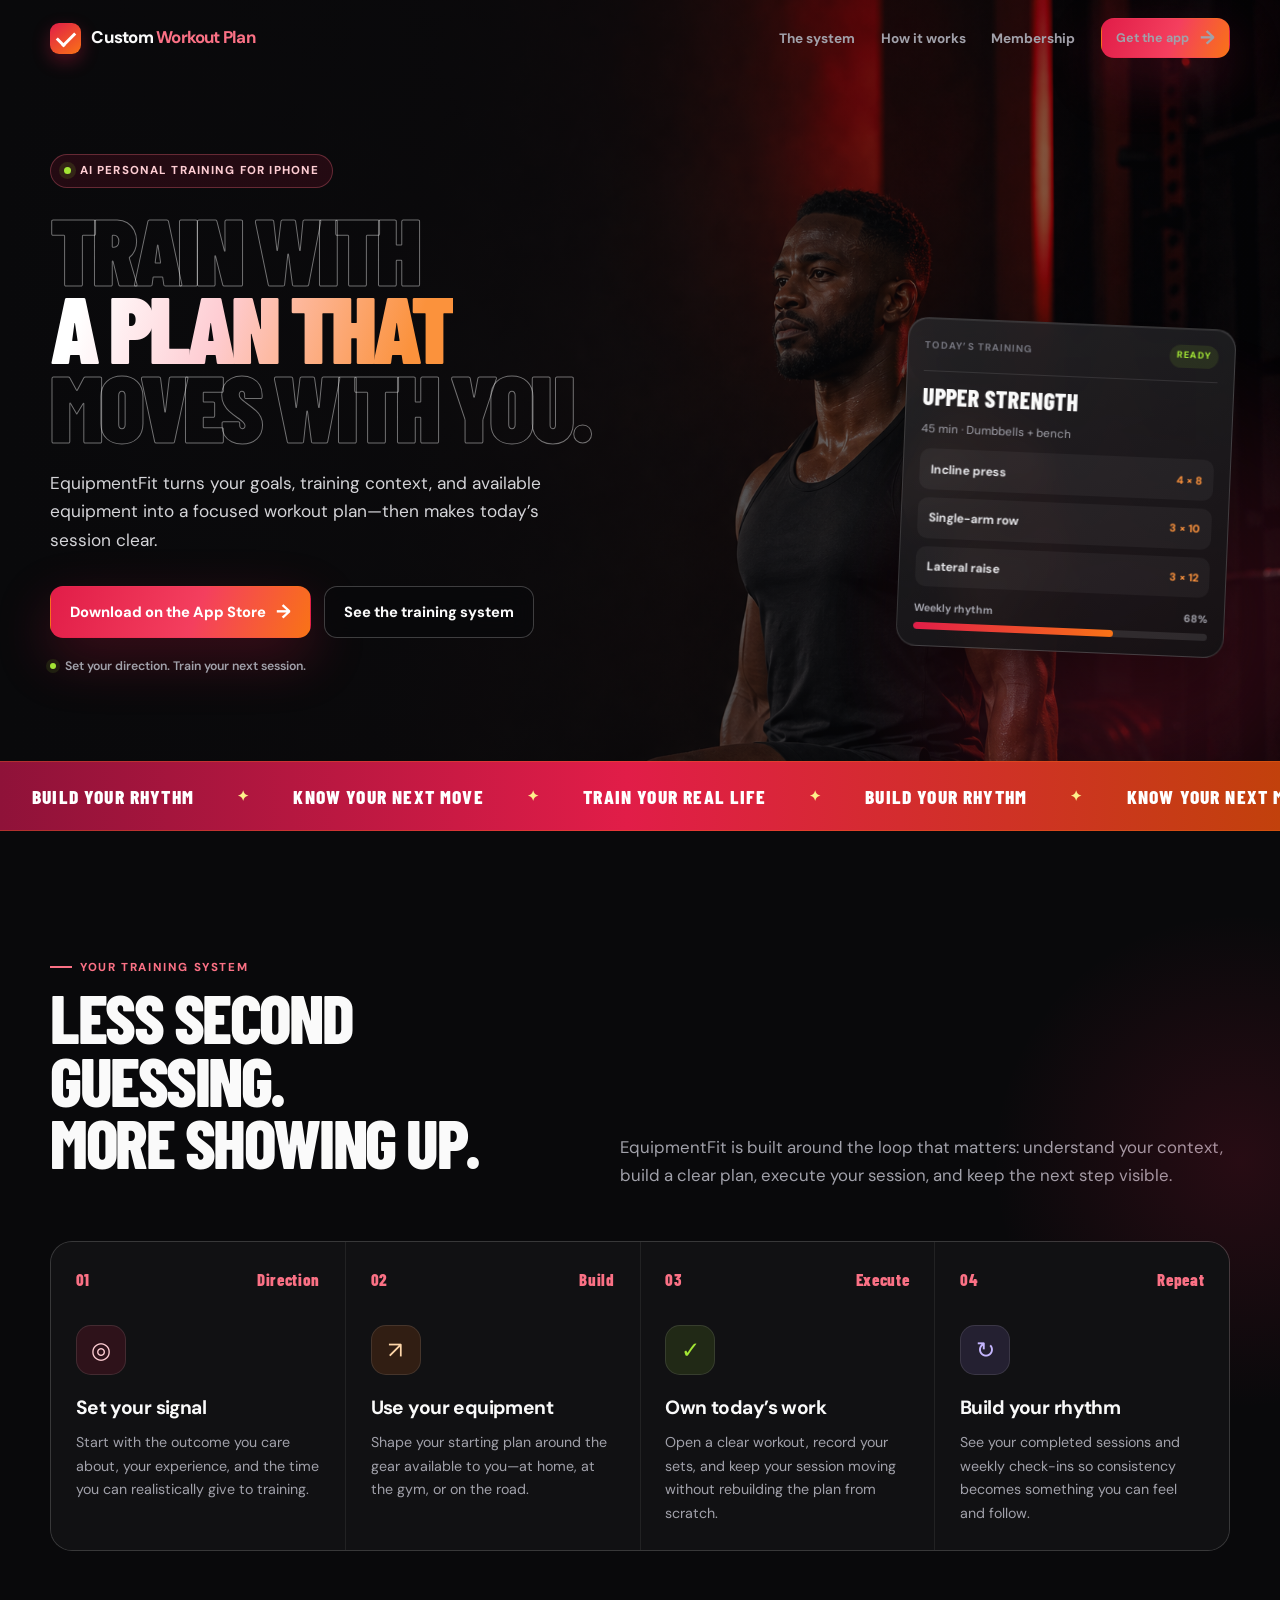
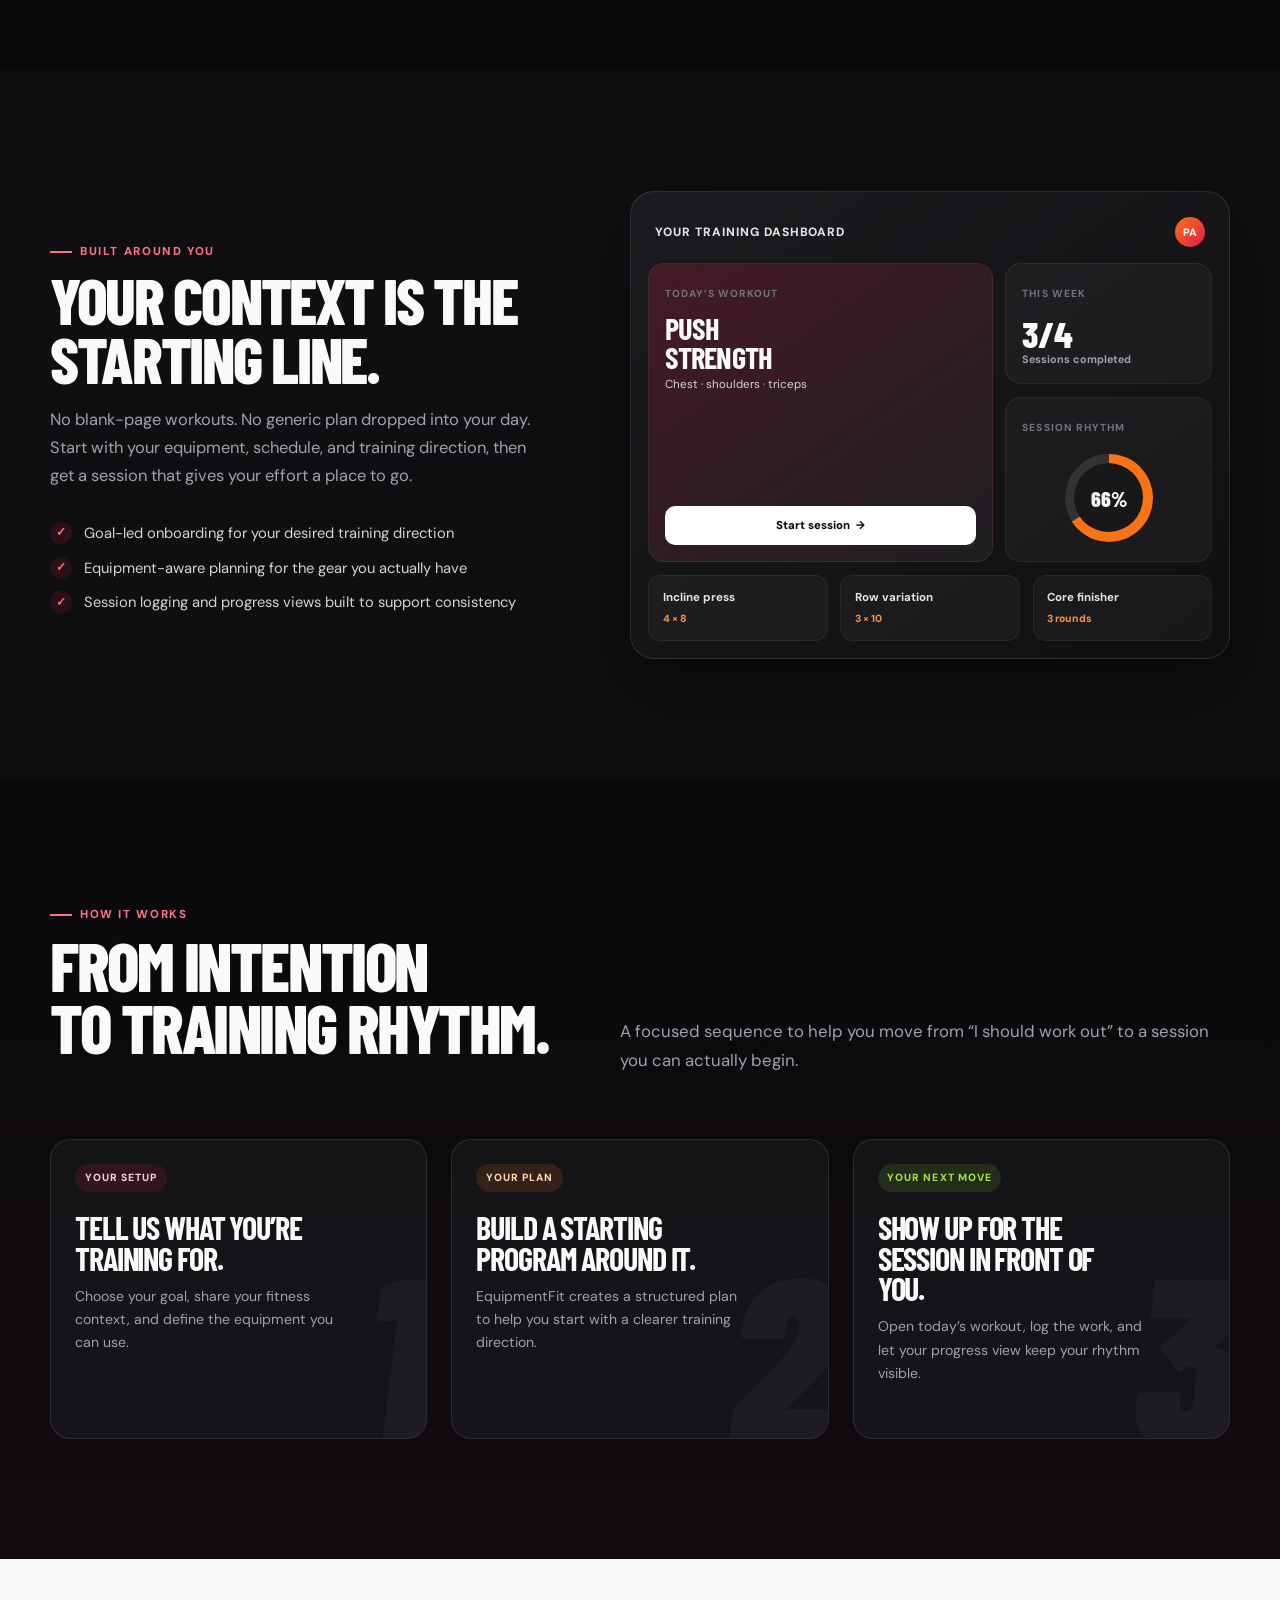
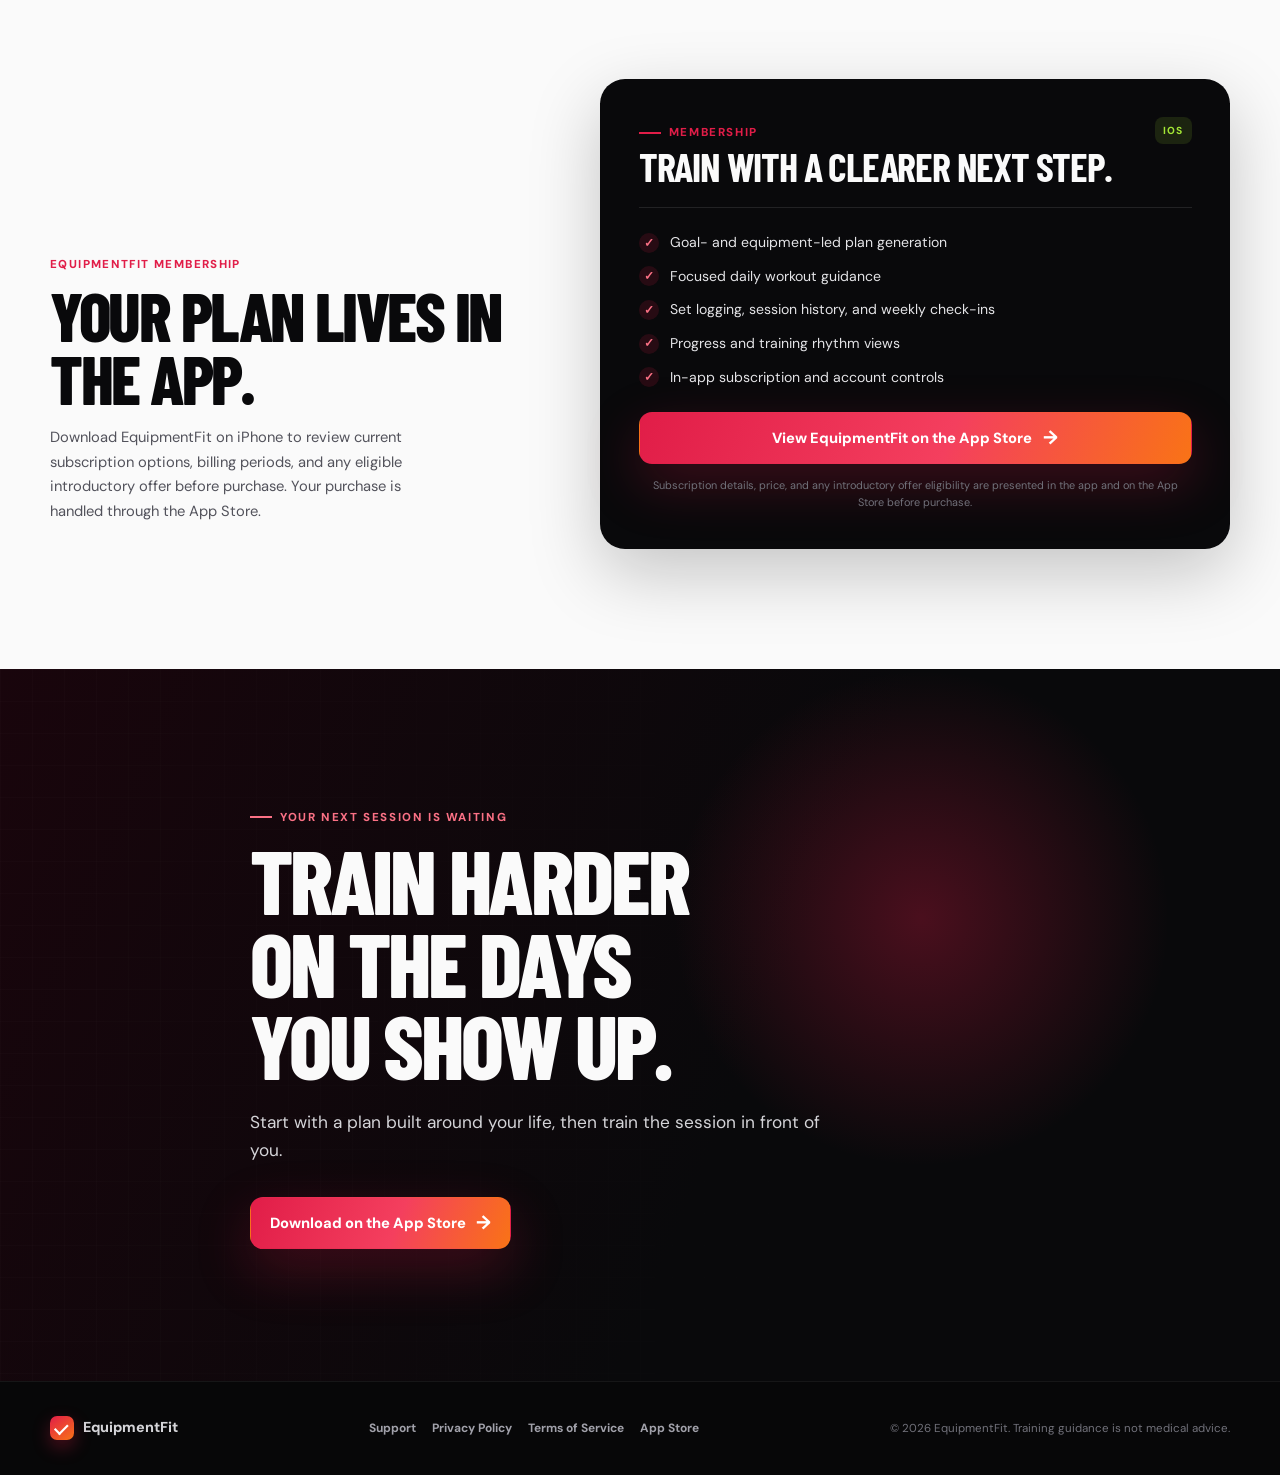
==== commit 3ee94588: "site: rename SetFoundry to EquipmentFit" ====
--- a/index.html
+++ b/index.html
@@ -5,22 +5,22 @@
   <meta name="viewport" content="width=device-width, initial-scale=1.0, maximum-scale=5" />
   <meta name="theme-color" content="#09090b" />
   <meta name="robots" content="index, follow, max-snippet:-1, max-image-preview:large, max-video-preview:-1" />
-  <meta name="author" content="SetFoundry" />
-  <meta name="description" content="SetFoundry is an AI-assisted workout planning and training log app for iPhone. Build goal- and equipment-aware plans, follow sessions, and record your work." />
+  <meta name="author" content="EquipmentFit" />
+  <meta name="description" content="EquipmentFit is an AI-assisted workout planning and training log app for iPhone. Build goal- and equipment-aware plans, follow sessions, and record your work." />
   <meta name="keywords" content="AI personal trainer app, custom workout plan, workout tracker, gym workout app, home workout plan, fitness planning app" />
   <link rel="canonical" href="https://www.physiqai.io/" />
   <meta name="apple-itunes-app" content="app-id=6777447224" />
-  <meta property="og:site_name" content="SetFoundry" />
-  <meta property="og:title" content="SetFoundry — Train with a plan that moves with you" />
+  <meta property="og:site_name" content="EquipmentFit" />
+  <meta property="og:title" content="EquipmentFit — Train with a plan that moves with you" />
   <meta property="og:description" content="Goal-led workout plans built around your schedule and equipment. Available on iPhone." />
   <meta property="og:image" content="https://www.physiqai.io/assets/hero-training-male.png" />
   <meta property="og:url" content="https://www.physiqai.io/" />
   <meta property="og:type" content="website" />
   <meta name="twitter:card" content="summary_large_image" />
-  <meta name="twitter:title" content="SetFoundry — Train with a plan that moves with you" />
+  <meta name="twitter:title" content="EquipmentFit — Train with a plan that moves with you" />
   <meta name="twitter:description" content="Goal-led workout plans built around your schedule and equipment. Available on iPhone." />
   <meta name="twitter:image" content="https://www.physiqai.io/assets/hero-training-male.png" />
-  <title>SetFoundry — AI Personal Training for iPhone</title>
+  <title>EquipmentFit — AI Personal Training for iPhone</title>
   <link rel="preconnect" href="https://fonts.googleapis.com" />
   <link rel="preconnect" href="https://fonts.gstatic.com" crossorigin />
   <link href="https://fonts.googleapis.com/css2?family=Barlow+Condensed:ital,wght@0,600;0,700;0,800;0,900;1,700;1,800&family=DM+Sans:wght@400;500;600;700&display=swap" rel="stylesheet" />
@@ -28,8 +28,8 @@
   {
     "@context": "https://schema.org",
     "@type": "MobileApplication",
-    "name": "SetFoundry: AI Personal Trainer",
-    "description": "SetFoundry provides goal- and equipment-aware workout plans, guided sessions, and training logs.",
+    "name": "EquipmentFit: AI Personal Trainer",
+    "description": "EquipmentFit provides goal- and equipment-aware workout plans, guided sessions, and training logs.",
     "operatingSystem": "iOS",
     "applicationCategory": "HealthApplication",
     "url": "https://www.physiqai.io/",
@@ -236,13 +236,13 @@
   <a class="skip" href="#main">Skip to main content</a>
   <header class="site-nav" id="site-nav">
     <div class="shell nav-inner">
-      <a class="brand" href="/" aria-label="SetFoundry home"><span class="brand-mark" aria-hidden="true"></span><span class="brand-name">Set<b>Foundry</b></span></a>
+      <a class="brand" href="/" aria-label="EquipmentFit home"><span class="brand-mark" aria-hidden="true"></span><span class="brand-name">Custom <b>Workout Plan</b></span></a>
       <nav aria-label="Main navigation">
         <ul class="nav-links">
           <li><a href="#system">The system</a></li>
           <li><a href="#how-it-works">How it works</a></li>
           <li><a href="#membership">Membership</a></li>
-          <li><a class="button button-primary" href="https://apps.apple.com/app/id6777447224" aria-label="Download SetFoundry on the App Store">Get the app <span class="button-arrow" aria-hidden="true">→</span></a></li>
+          <li><a class="button button-primary" href="https://apps.apple.com/app/id6777447224" aria-label="Download EquipmentFit on the App Store">Get the app <span class="button-arrow" aria-hidden="true">→</span></a></li>
         </ul>
       </nav>
     </div>
@@ -255,14 +255,14 @@
         <div class="hero-copy">
           <div class="hero-kicker"><span class="pulse" aria-hidden="true"></span> AI personal training for iPhone</div>
           <h1 id="hero-title"><span class="heat">TRAIN WITH</span><span class="charge">A PLAN THAT</span><span class="heat">MOVES WITH YOU.</span></h1>
-          <p class="hero-sub">SetFoundry turns your goals, training context, and available equipment into a focused workout plan—then makes today’s session clear.</p>
+          <p class="hero-sub">EquipmentFit turns your goals, training context, and available equipment into a focused workout plan—then makes today’s session clear.</p>
           <div class="hero-actions">
             <a class="button button-primary" href="https://apps.apple.com/app/id6777447224">Download on the App Store <span class="button-arrow" aria-hidden="true">→</span></a>
             <a class="button button-dark" href="#how-it-works">See the training system</a>
           </div>
           <p class="hero-note">Set your direction. Train your next session.</p>
         </div>
-        <aside class="hero-side" aria-label="Example SetFoundry workout overview">
+        <aside class="hero-side" aria-label="Example EquipmentFit workout overview">
           <div class="float-card">
             <div class="float-head"><span class="float-overline">Today’s training</span><span class="live-chip">Ready</span></div>
             <p class="float-title">Upper strength</p>
@@ -280,7 +280,7 @@
 
     <section class="system" id="system" aria-labelledby="system-title">
       <div class="shell">
-        <div class="section-head"><div><span class="eyebrow">Your training system</span><h2 class="display" id="system-title">Less second guessing.<br>More showing up.</h2></div><p class="section-lead">SetFoundry is built around the loop that matters: understand your context, build a clear plan, execute your session, and keep the next step visible.</p></div>
+        <div class="section-head"><div><span class="eyebrow">Your training system</span><h2 class="display" id="system-title">Less second guessing.<br>More showing up.</h2></div><p class="section-lead">EquipmentFit is built around the loop that matters: understand your context, build a clear plan, execute your session, and keep the next step visible.</p></div>
         <div class="system-grid">
           <article class="system-card"><div class="system-index"><span>01</span><span>Direction</span></div><div class="system-icon" aria-hidden="true">◎</div><h3>Set your signal</h3><p>Start with the outcome you care about, your experience, and the time you can realistically give to training.</p></article>
           <article class="system-card"><div class="system-index"><span>02</span><span>Build</span></div><div class="system-icon" aria-hidden="true">↗</div><h3>Use your equipment</h3><p>Shape your starting plan around the gear available to you—at home, at the gym, or on the road.</p></article>
@@ -293,7 +293,7 @@
     <section class="feature-split" aria-labelledby="context-title">
       <div class="shell feature-grid">
         <div class="feature-copy"><span class="eyebrow">Built around you</span><h2 class="display" id="context-title">Your context is the starting line.</h2><p>No blank-page workouts. No generic plan dropped into your day. Start with your equipment, schedule, and training direction, then get a session that gives your effort a place to go.</p><ul class="proof-list"><li><b>✓</b><span>Goal-led onboarding for your desired training direction</span></li><li><b>✓</b><span>Equipment-aware planning for the gear you actually have</span></li><li><b>✓</b><span>Session logging and progress views built to support consistency</span></li></ul></div>
-        <div class="dashboard" aria-label="Illustrative SetFoundry dashboard">
+        <div class="dashboard" aria-label="Illustrative EquipmentFit dashboard">
           <div class="dash-top"><span class="dash-title">Your training dashboard</span><span class="dash-avatar">PA</span></div>
           <div class="dash-main"><div class="dash-card dash-session"><div><span class="dash-label">Today’s workout</span><h3>Push<br>Strength</h3><p>Chest · shoulders · triceps</p></div><div class="dash-start">Start session&nbsp; →</div></div><div><div class="dash-card"><span class="dash-label">This week</span><div class="metric">3/4<small>Sessions completed</small></div></div><div class="dash-card" style="margin-top:.8rem"><span class="dash-label">Session rhythm</span><div class="rings"><div class="ring"></div></div></div></div></div>
           <div class="dash-bottom"><div class="mini-ex"><strong>Incline press</strong><span>4 × 8</span></div><div class="mini-ex"><strong>Row variation</strong><span>3 × 10</span></div><div class="mini-ex"><strong>Core finisher</strong><span>3 rounds</span></div></div>
@@ -302,17 +302,17 @@
     </section>
 
     <section class="process" id="how-it-works" aria-labelledby="how-title">
-      <div class="shell"><div class="section-head"><div><span class="eyebrow">How it works</span><h2 class="display" id="how-title">From intention<br>to training rhythm.</h2></div><p class="section-lead">A focused sequence to help you move from “I should work out” to a session you can actually begin.</p></div><div class="process-grid"><article class="step-card" data-step="1"><span class="step-pill">Your setup</span><h3>Tell us what you’re training for.</h3><p>Choose your goal, share your fitness context, and define the equipment you can use.</p></article><article class="step-card" data-step="2"><span class="step-pill">Your plan</span><h3>Build a starting program around it.</h3><p>SetFoundry creates a structured plan to help you start with a clearer training direction.</p></article><article class="step-card" data-step="3"><span class="step-pill">Your next move</span><h3>Show up for the session in front of you.</h3><p>Open today’s workout, log the work, and let your progress view keep your rhythm visible.</p></article></div></div>
+      <div class="shell"><div class="section-head"><div><span class="eyebrow">How it works</span><h2 class="display" id="how-title">From intention<br>to training rhythm.</h2></div><p class="section-lead">A focused sequence to help you move from “I should work out” to a session you can actually begin.</p></div><div class="process-grid"><article class="step-card" data-step="1"><span class="step-pill">Your setup</span><h3>Tell us what you’re training for.</h3><p>Choose your goal, share your fitness context, and define the equipment you can use.</p></article><article class="step-card" data-step="2"><span class="step-pill">Your plan</span><h3>Build a starting program around it.</h3><p>EquipmentFit creates a structured plan to help you start with a clearer training direction.</p></article><article class="step-card" data-step="3"><span class="step-pill">Your next move</span><h3>Show up for the session in front of you.</h3><p>Open today’s workout, log the work, and let your progress view keep your rhythm visible.</p></article></div></div>
     </section>
 
     <section class="membership" id="membership" aria-labelledby="membership-title">
-      <div class="shell membership-grid"><div class="membership-note"><span class="mini-label">SetFoundry membership</span><h2 class="display" id="membership-title">Your plan lives in the app.</h2><p>Download SetFoundry on iPhone to review current subscription options, billing periods, and any eligible introductory offer before purchase. Your purchase is handled through the App Store.</p></div><div class="membership-card"><div class="membership-card-top"><div><span class="eyebrow">Membership</span><h3>Train with a clearer next step.</h3></div><span class="available">iOS</span></div><ul class="membership-list"><li>Goal- and equipment-led plan generation</li><li>Focused daily workout guidance</li><li>Set logging, session history, and weekly check-ins</li><li>Progress and training rhythm views</li><li>In-app subscription and account controls</li></ul><a class="button button-primary" href="https://apps.apple.com/app/id6777447224">View SetFoundry on the App Store <span class="button-arrow" aria-hidden="true">→</span></a><p class="fine-print">Subscription details, price, and any introductory offer eligibility are presented in the app and on the App Store before purchase.</p></div></div>
+      <div class="shell membership-grid"><div class="membership-note"><span class="mini-label">EquipmentFit membership</span><h2 class="display" id="membership-title">Your plan lives in the app.</h2><p>Download EquipmentFit on iPhone to review current subscription options, billing periods, and any eligible introductory offer before purchase. Your purchase is handled through the App Store.</p></div><div class="membership-card"><div class="membership-card-top"><div><span class="eyebrow">Membership</span><h3>Train with a clearer next step.</h3></div><span class="available">iOS</span></div><ul class="membership-list"><li>Goal- and equipment-led plan generation</li><li>Focused daily workout guidance</li><li>Set logging, session history, and weekly check-ins</li><li>Progress and training rhythm views</li><li>In-app subscription and account controls</li></ul><a class="button button-primary" href="https://apps.apple.com/app/id6777447224">View EquipmentFit on the App Store <span class="button-arrow" aria-hidden="true">→</span></a><p class="fine-print">Subscription details, price, and any introductory offer eligibility are presented in the app and on the App Store before purchase.</p></div></div>
     </section>
 
     <section class="final-cta" aria-labelledby="final-title"><div class="shell final-inner"><span class="eyebrow">Your next session is waiting</span><h2 class="display" id="final-title">TRAIN HARDER<br>ON THE DAYS<br>YOU SHOW UP.</h2><p>Start with a plan built around your life, then train the session in front of you.</p><a class="button button-primary" href="https://apps.apple.com/app/id6777447224">Download on the App Store <span class="button-arrow" aria-hidden="true">→</span></a></div></section>
   </main>
 
-  <footer><div class="shell footer-inner"><a class="footer-brand" href="/" aria-label="SetFoundry home"><span class="brand-mark" aria-hidden="true"></span>SetFoundry</a><div class="footer-links"><a href="/support">Support</a><a href="/privacy">Privacy Policy</a><a href="/terms">Terms of Service</a><a href="https://apps.apple.com/app/id6777447224">App Store</a></div><span class="footer-copy">© 2026 SetFoundry. Training guidance is not medical advice.</span></div></footer>
+  <footer><div class="shell footer-inner"><a class="footer-brand" href="/" aria-label="EquipmentFit home"><span class="brand-mark" aria-hidden="true"></span>EquipmentFit</a><div class="footer-links"><a href="/support">Support</a><a href="/privacy">Privacy Policy</a><a href="/terms">Terms of Service</a><a href="https://apps.apple.com/app/id6777447224">App Store</a></div><span class="footer-copy">© 2026 EquipmentFit. Training guidance is not medical advice.</span></div></footer>
   <script>
     const nav = document.getElementById('site-nav');
     const setNav = () => nav.dataset.stuck = window.scrollY > 12 ? 'true' : 'false';
